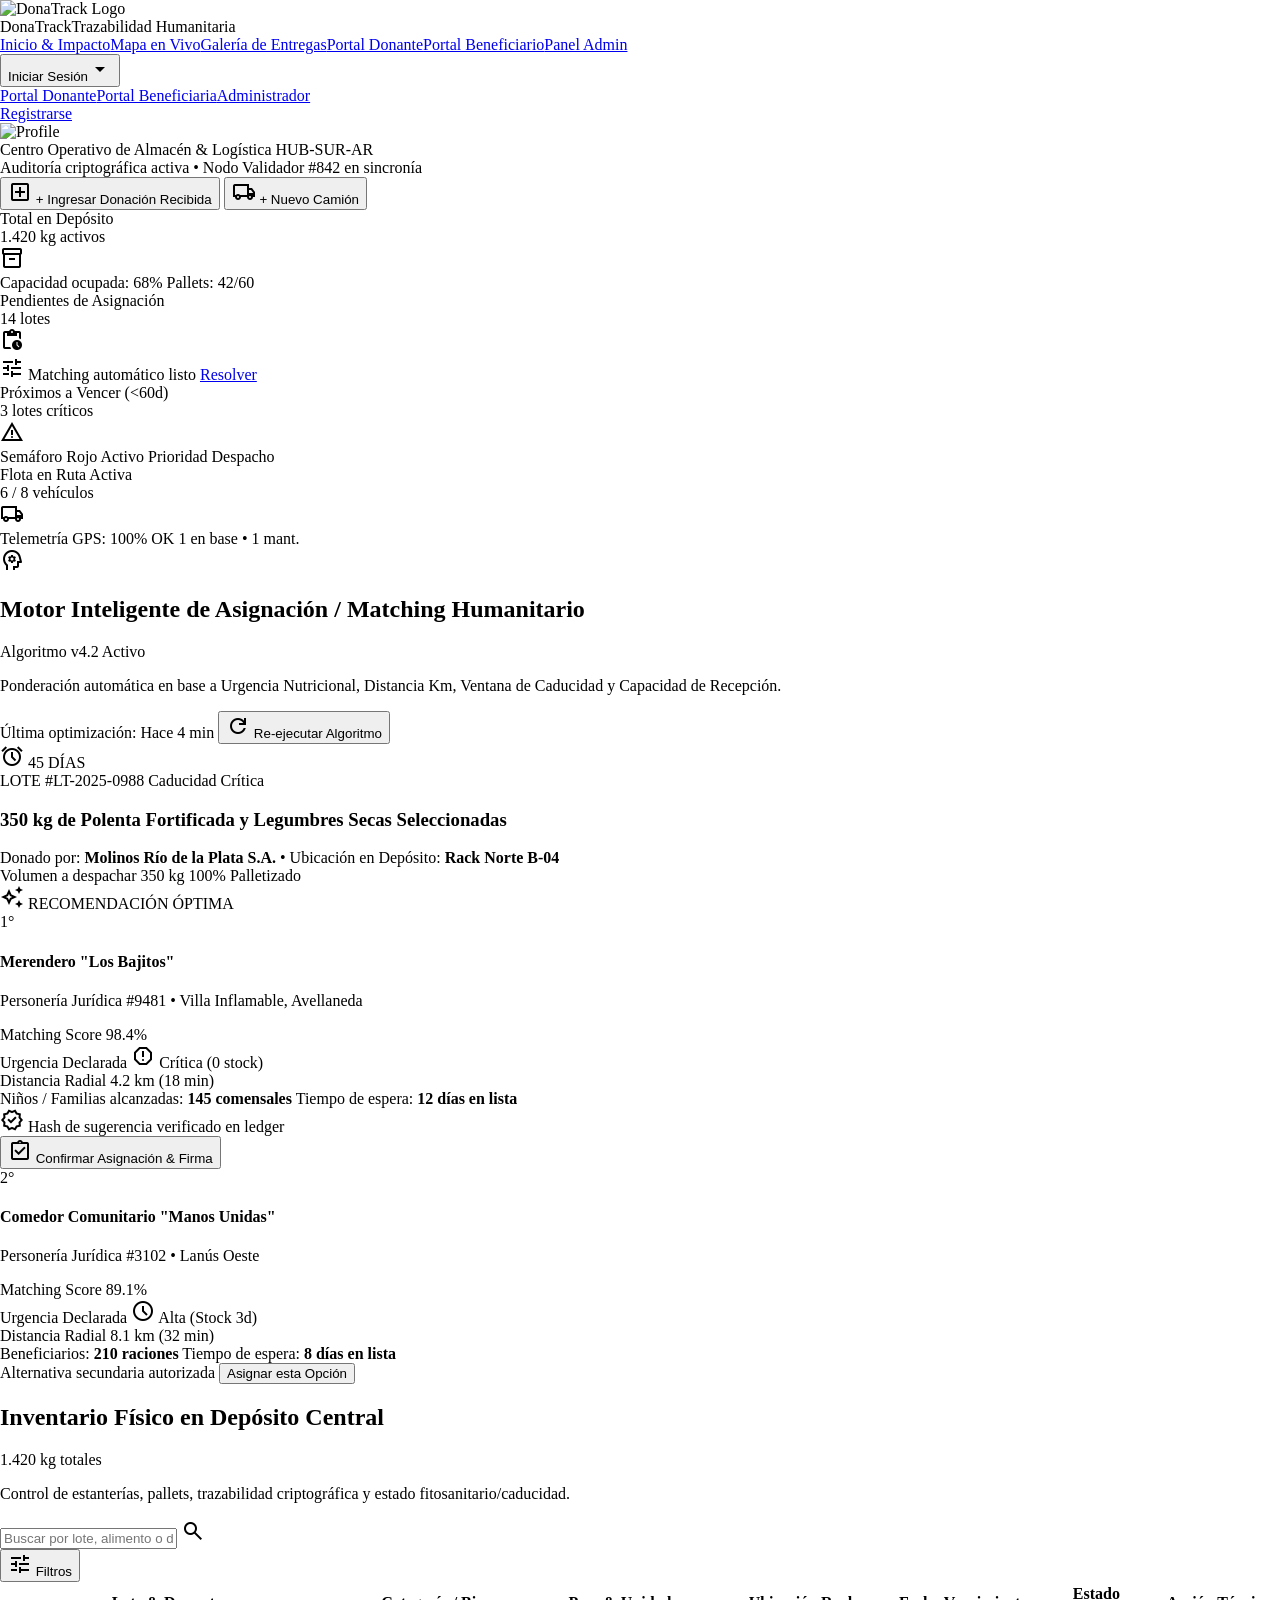
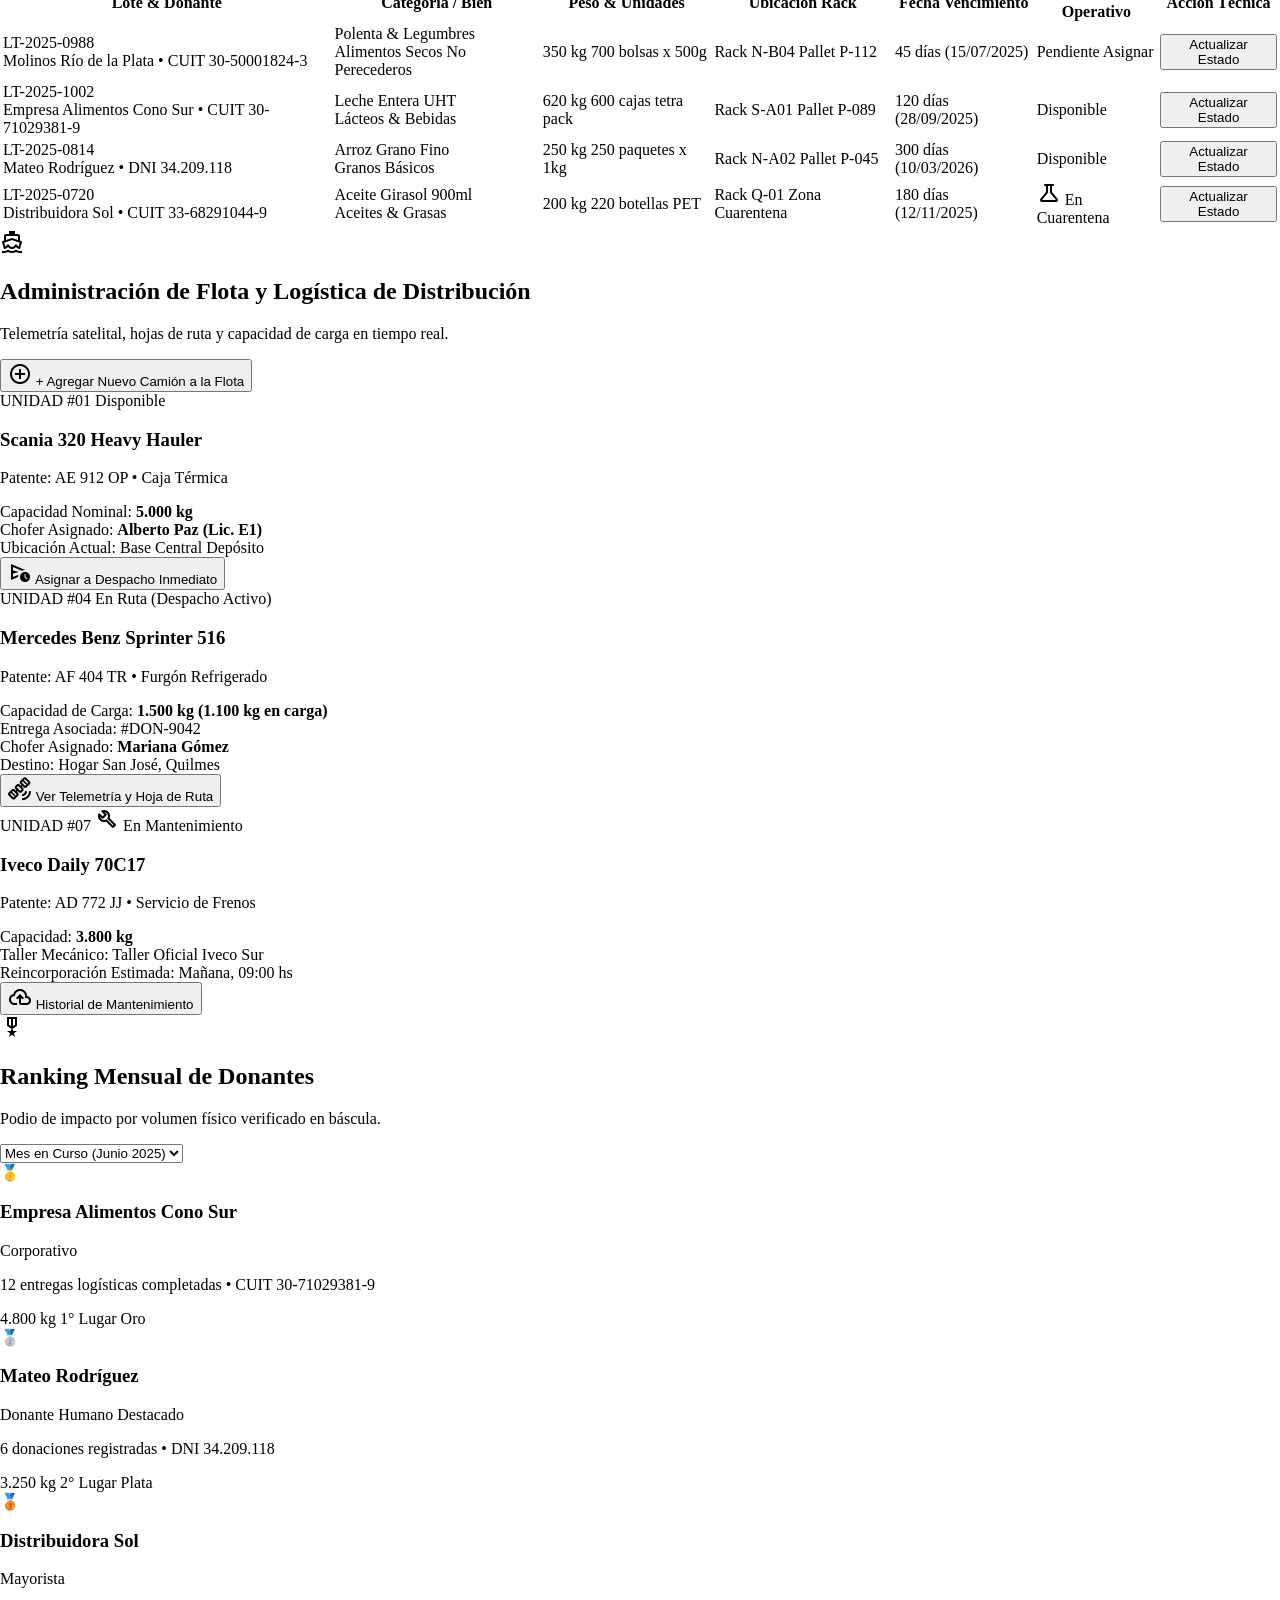
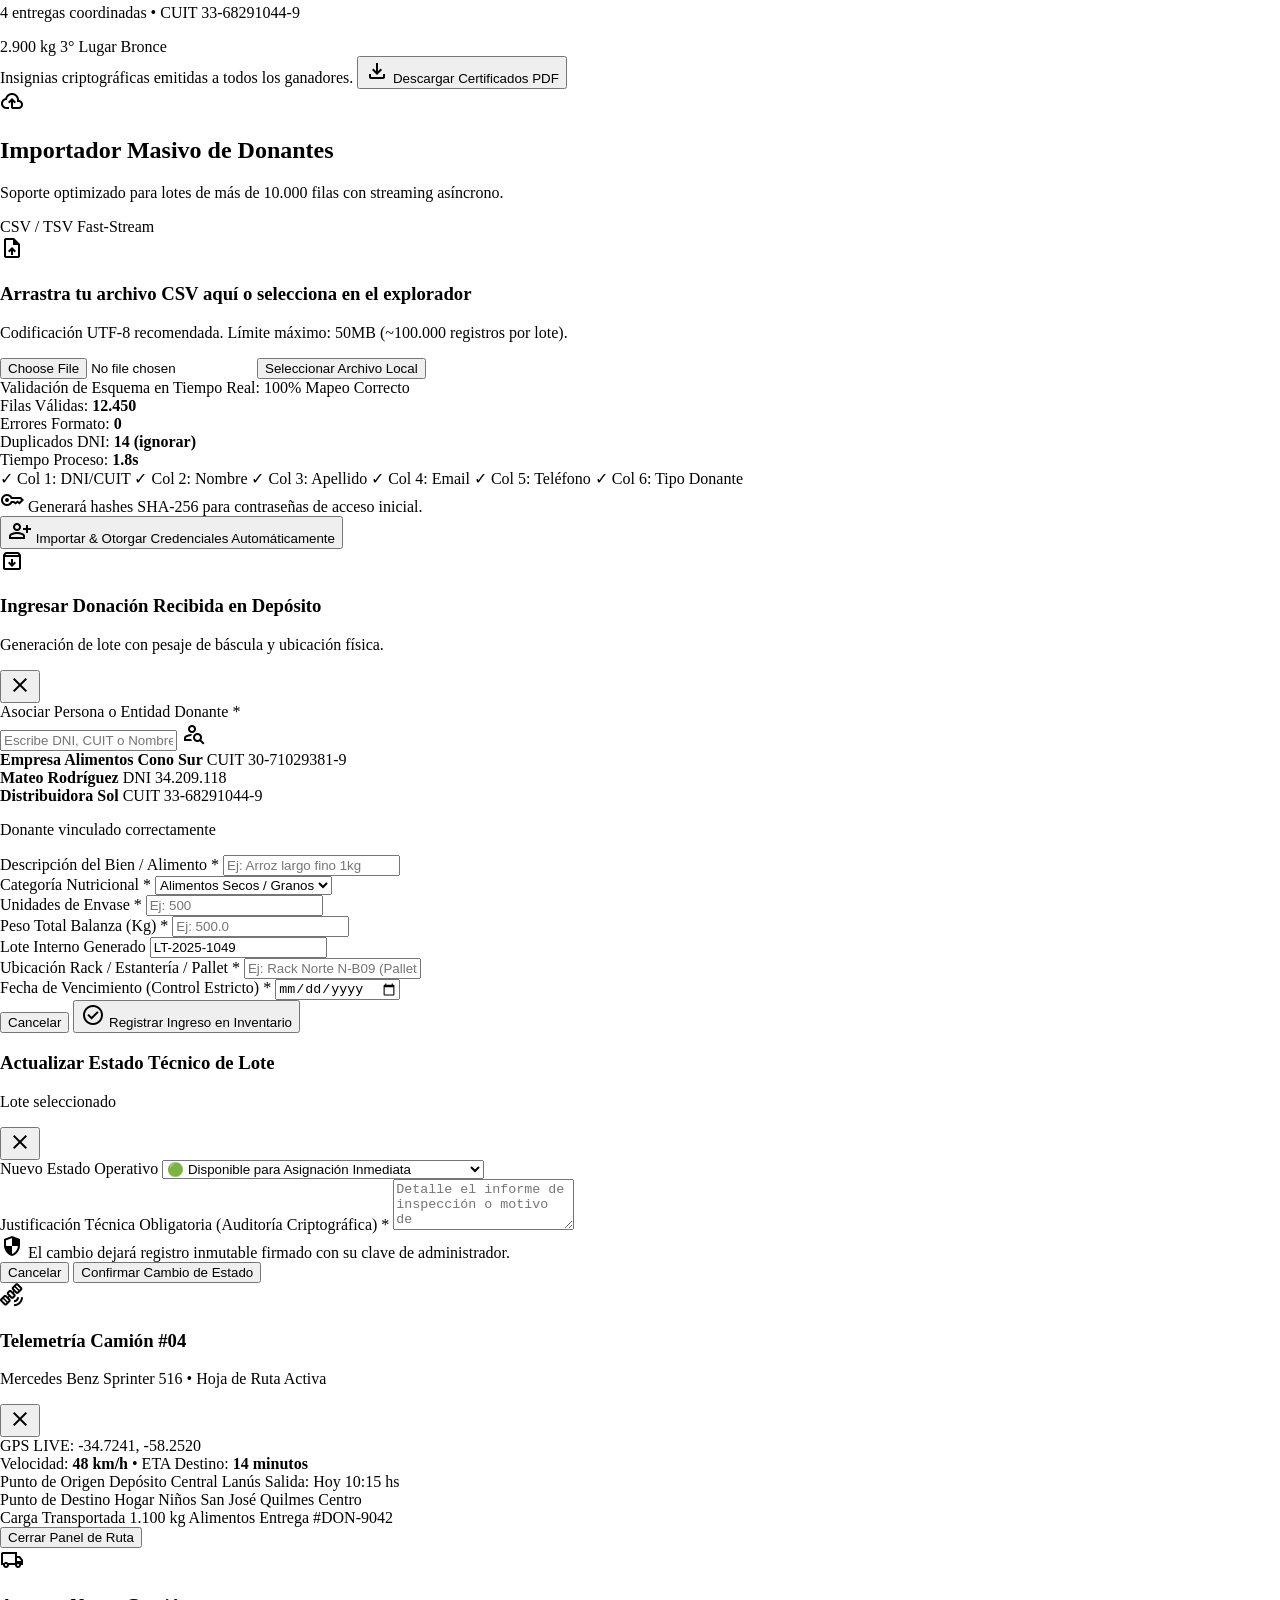
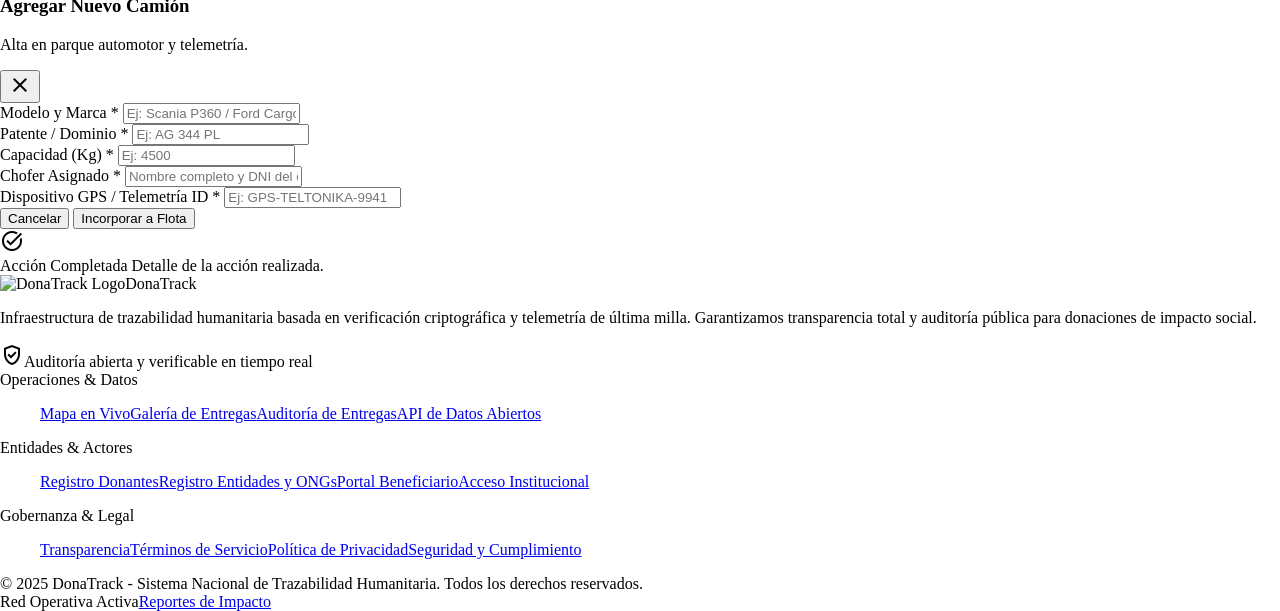
==== pages/administrador.html @ 6c1ad0f8 "Feature: Paginas generadas" ====
<!DOCTYPE html>

<html lang="es"><head><meta charset="utf-8"/><meta content="width=device-width, initial-scale=1.0" name="viewport"/><link href="https://fonts.googleapis.com/css2?family=Material+Symbols+Outlined:opsz,wght,FILL,GRAD@20..48,100..700,0..1,-50..200" rel="stylesheet"/><link href="https://fonts.googleapis.com" rel="preconnect"/><link crossorigin="" href="https://fonts.gstatic.com" rel="preconnect"/><link href="https://fonts.googleapis.com/css2?family=Inter:wght@400;500;600;700&amp;family=JetBrains+Mono:wght@500&amp;family=Plus+Jakarta+Sans:wght@600;700&amp;display=swap" rel="stylesheet"/>
<link href="https://fonts.googleapis.com/css2?family=Material+Symbols+Outlined:wght,FILL@100..700,0..1&amp;display=swap" rel="stylesheet"/><style>@layer base{html,body{margin:0;padding:0;}body{overscroll-behavior:none;}main>:first-child{margin-top:0!important;}main>:last-child{margin-bottom:0!important;}}::-webkit-scrollbar{display:none;}</style><script src="https://cdn.tailwindcss.com"></script><script id="tailwind-config">tailwind.config={darkMode:"class",theme:{extend:{colors:{"surface":"#f8f9ff","surface-container-low":"#eff4ff","on-secondary":"#ffffff","inverse-on-surface":"#eaf1ff","secondary-fixed":"#d8e3fb","surface-variant":"#d3e4fe","primary-container":"#008378","on-secondary-fixed-variant":"#3c475a","surface-container":"#e5eeff","on-surface":"#0b1c30","tertiary-container":"#a36700","secondary-container":"#d5e0f8","on-primary-container":"#f4fffc","on-error-container":"#93000a","on-tertiary-fixed":"#2a1700","on-tertiary-container":"#fffbff","surface-dim":"#cbdbf5","primary-fixed":"#89f5e7","on-tertiary-fixed-variant":"#653e00","surface-tint":"#006a61","tertiary":"#825100","on-primary-fixed":"#00201d","surface-container-high":"#dce9ff","primary-fixed-dim":"#6bd8cb","tertiary-fixed-dim":"#ffb95f","background":"#f8f9ff","on-tertiary":"#ffffff","error":"#ba1a1a","surface-container-lowest":"#ffffff","inverse-primary":"#6bd8cb","inverse-surface":"#213145","outline":"#6d7a77","on-error":"#ffffff","primary":"#00685f","surface-container-highest":"#d3e4fe","on-secondary-container":"#586377","on-primary":"#ffffff","on-surface-variant":"#3d4947","on-background":"#0b1c30","outline-variant":"#bcc9c6","secondary-fixed-dim":"#bcc7de","secondary":"#545f73","tertiary-fixed":"#ffddb8","on-secondary-fixed":"#111c2d","surface-bright":"#f8f9ff","on-primary-fixed-variant":"#005049","error-container":"#ffdad6"},borderRadius:{"DEFAULT":"0.25rem","lg":"0.5rem","xl":"0.75rem","full":"9999px"},spacing:{"space-2xs":"0.25rem","space-3xl":"4rem","margin-tablet":"2rem","space-xl":"2rem","margin-desktop":"3rem","gutter-desktop":"1.5rem","space-xs":"0.5rem","gutter-mobile":"1rem","space-3xs":"0.125rem","space-2xl":"3rem","space-sm":"0.75rem","space-md":"1rem","margin-mobile":"1rem","space-lg":"1.5rem"},fontFamily:{"title-sm":["Inter"],"display-lg-mobile":["Plus Jakarta Sans"],"label-md":["Inter"],"headline-lg-mobile":["Plus Jakarta Sans"],"display-lg":["Plus Jakarta Sans"],"headline-md":["Plus Jakarta Sans"],"headline-sm":["Plus Jakarta Sans"],"label-lg":["Inter"],"title-md":["Inter"],"body-sm":["Inter"],"headline-lg":["Plus Jakarta Sans"],"body-md":["Inter"],"code-sm":["JetBrains Mono"],"label-sm":["Inter"],"body-lg":["Inter"]},fontSize:{"title-sm":["14px",{"lineHeight":"20px","fontWeight":"600"}],"display-lg-mobile":["32px",{"lineHeight":"40px","letterSpacing":"-0.015em","fontWeight":"700"}],"label-md":["12px",{"lineHeight":"16px","letterSpacing":"0.02em","fontWeight":"600"}],"headline-lg-mobile":["24px",{"lineHeight":"32px","letterSpacing":"-0.01em","fontWeight":"600"}],"display-lg":["48px",{"lineHeight":"56px","letterSpacing":"-0.02em","fontWeight":"700"}],"headline-md":["24px",{"lineHeight":"32px","fontWeight":"600"}],"headline-sm":["20px",{"lineHeight":"28px","fontWeight":"600"}],"label-lg":["14px",{"lineHeight":"20px","fontWeight":"500"}],"title-md":["16px",{"lineHeight":"24px","fontWeight":"600"}],"body-sm":["12px",{"lineHeight":"18px","fontWeight":"400"}],"headline-lg":["32px",{"lineHeight":"40px","letterSpacing":"-0.01em","fontWeight":"600"}],"body-md":["14px",{"lineHeight":"22px","fontWeight":"400"}],"code-sm":["12px",{"lineHeight":"16px","fontWeight":"500"}],"label-sm":["11px",{"lineHeight":"14px","letterSpacing":"0.03em","fontWeight":"600"}],"body-lg":["16px",{"lineHeight":"26px","fontWeight":"400"}]}}}};</script></head><body class="bg-surface font-body-md text-on-surface antialiased"><header class="fixed top-0 left-0 right-0 z-50 bg-surface-container-lowest/90 backdrop-blur-xl shadow-[0_1px_8px_rgba(0,0,0,0.04)]"><div class="h-16 w-full px-space-lg lg:px-margin-desktop flex items-center justify-between gap-space-md"><div class="flex items-center gap-space-sm shrink-0"><img alt="DonaTrack Logo" class="h-8 w-auto object-contain" src="https://lh3.googleusercontent.com/aida/[base64]"/><div class="flex flex-col"><span class="font-headline-sm text-headline-sm text-on-surface leading-none tracking-tight">DonaTrack</span><span class="font-label-sm text-label-sm text-primary uppercase tracking-widest">Trazabilidad Humanitaria</span></div></div><nav class="hidden xl:flex items-center gap-space-xs" data-active-classes="bg-surface-container-high text-on-surface font-label-lg rounded-lg"><a class="px-space-sm py-space-xs rounded-lg font-label-lg text-label-lg text-on-surface-variant hover:bg-surface-container-high hover:text-on-surface transition-colors" data-path="inicio-impacto" href="#">Inicio &amp; Impacto</a><a class="px-space-sm py-space-xs rounded-lg font-label-lg text-label-lg text-on-surface-variant hover:bg-surface-container-high hover:text-on-surface transition-colors" data-path="mapa-en-vivo" href="#">Mapa en Vivo</a><a class="px-space-sm py-space-xs rounded-lg font-label-lg text-label-lg text-on-surface-variant hover:bg-surface-container-high hover:text-on-surface transition-colors" data-path="galeria-de-entregas" href="#">Galería de Entregas</a><a class="px-space-sm py-space-xs rounded-lg font-label-lg text-label-lg text-on-surface-variant hover:bg-surface-container-high hover:text-on-surface transition-colors" data-path="portal-donante" href="#">Portal Donante</a><a class="px-space-sm py-space-xs rounded-lg font-label-lg text-label-lg text-on-surface-variant hover:bg-surface-container-high hover:text-on-surface transition-colors" data-path="portal-beneficiario" href="#">Portal Beneficiario</a><a aria-current="page" class="px-space-sm py-space-xs transition-colors bg-surface-container-high text-on-surface font-label-lg rounded-lg" data-path="panel-admin" href="#">Panel Admin</a></nav><div class="flex items-center gap-space-sm shrink-0"><div class="relative group"><button class="h-10 px-space-sm rounded-lg font-label-lg text-label-lg text-on-surface-variant hover:bg-surface-container hover:text-on-surface flex items-center gap-space-2xs transition-colors" type="button"><span>Iniciar Sesión</span><span class="material-symbols-outlined text-label-md">arrow_drop_down</span></button><div class="absolute right-0 mt-space-2xs w-48 bg-surface-container-lowest rounded-xl shadow-[0_10px_15px_-3px_rgba(15,23,42,0.08)] py-space-2xs hidden group-hover:block"><a class="block px-space-md py-space-xs font-body-sm text-body-sm text-on-surface-variant hover:bg-surface-container-low hover:text-on-surface transition-colors" data-path="login-donante" href="#">Portal Donante</a><a class="block px-space-md py-space-xs font-body-sm text-body-sm text-on-surface-variant hover:bg-surface-container-low hover:text-on-surface transition-colors" data-path="login-beneficiaria" href="#">Portal Beneficiaria</a><a class="block px-space-md py-space-xs font-body-sm text-body-sm text-on-surface-variant hover:bg-surface-container-low hover:text-on-surface transition-colors" data-path="login-admin" href="#">Administrador</a></div></div><a class="h-10 px-space-md rounded-lg bg-primary text-on-primary font-label-lg text-label-lg hover:bg-primary-container hover:text-on-primary-container inline-flex items-center justify-center transition-all shadow-[0_1px_3px_0_rgba(15,23,42,0.04)]" data-path="registro" href="#">Registrarse</a><div class="flex items-center pl-space-xs"><img alt="Profile" class="w-8 h-8 rounded-full object-cover" src="https://lh3.googleusercontent.com/aida-public/[base64]"/></div></div></div></header><main class="w-full pt-16 bg-surface min-h-screen"><div class="flex flex-col w-full">
<!-- Sub-Header Status Pill & Operational Title Bar -->
<div class="w-full bg-surface-container-low px-space-lg lg:px-margin-desktop py-space-md shadow-sm">
<div class="max-w-[1440px] mx-auto flex flex-col md:flex-row md:items-center justify-between gap-space-sm">
<div class="flex items-center gap-space-sm">
<div class="w-2.5 h-2.5 rounded-full bg-primary animate-pulse"></div>
<div class="flex flex-col">
<div class="flex items-center gap-space-xs">
<span class="font-headline-sm text-headline-sm text-on-surface">Centro Operativo de Almacén &amp; Logística</span>
<span class="px-space-xs py-space-3xs rounded-full bg-primary/10 text-primary font-code-sm text-code-sm uppercase tracking-wider">HUB-SUR-AR</span>
</div>
<span class="font-body-sm text-body-sm text-on-surface-variant">Auditoría criptográfica activa • Nodo Validador #842 en sincronía</span>
</div>
</div>
<div class="flex items-center gap-space-xs">
<button class="h-10 px-space-md rounded-lg bg-primary text-on-primary hover:bg-primary-container font-label-lg text-label-lg flex items-center gap-space-xs transition-all shadow-md" onclick="document.getElementById('modal-ingreso').classList.remove('hidden')">
<span class="material-symbols-outlined text-title-md">add_box</span>
<span>+ Ingresar Donación Recibida</span>
</button>
<button class="h-10 px-space-sm rounded-lg bg-surface-container-highest text-on-surface hover:bg-surface-variant font-label-lg text-label-lg flex items-center gap-space-2xs transition-all" onclick="document.getElementById('modal-camion').classList.remove('hidden')">
<span class="material-symbols-outlined text-title-md">local_shipping</span>
<span>+ Nuevo Camión</span>
</button>
</div>
</div>
</div>
<!-- Main Content Layout Area -->
<div class="w-full px-space-lg lg:px-margin-desktop py-space-xl max-w-[1440px] mx-auto flex flex-col gap-space-2xl">
<!-- 1. TOP BAR DE MÉTRICAS OPERATIVAS DE DEPÓSITO -->
<section class="grid grid-cols-1 sm:grid-cols-2 lg:grid-cols-4 gap-gutter-desktop">
<!-- Métrica 1: Total Donaciones -->
<div class="bg-surface-container-lowest rounded-xl p-space-md shadow-sm flex flex-col justify-between relative overflow-hidden group hover:shadow-md transition-all">
<div class="flex items-start justify-between">
<div>
<span class="font-label-sm text-label-sm text-on-surface-variant uppercase tracking-wider">Total en Depósito</span>
<div class="flex items-baseline gap-space-2xs mt-space-2xs">
<span class="font-display-lg text-display-lg text-on-surface">1.420</span>
<span class="font-title-md text-title-md text-primary font-semibold">kg activos</span>
</div>
</div>
<div class="w-10 h-10 rounded-lg bg-primary/10 text-primary flex items-center justify-center">
<span class="material-symbols-outlined">inventory_2</span>
</div>
</div>
<div class="mt-space-sm flex items-center justify-between font-code-sm text-code-sm text-on-surface-variant">
<span>Capacidad ocupada: 68%</span>
<span class="text-primary font-semibold">Pallets: 42/60</span>
</div>
<div class="w-full h-1 bg-surface-container mt-space-2xs rounded-full overflow-hidden">
<div class="bg-primary h-full w-[68%]"></div>
</div>
</div>
<!-- Métrica 2: Pendientes de Asignación -->
<div class="bg-surface-container-lowest rounded-xl p-space-md shadow-sm flex flex-col justify-between group hover:shadow-md transition-all">
<div class="flex items-start justify-between">
<div>
<span class="font-label-sm text-label-sm text-on-surface-variant uppercase tracking-wider">Pendientes de Asignación</span>
<div class="flex items-baseline gap-space-2xs mt-space-2xs">
<span class="font-display-lg text-display-lg text-on-surface">14</span>
<span class="font-title-md text-title-md text-secondary font-semibold">lotes</span>
</div>
</div>
<div class="w-10 h-10 rounded-lg bg-secondary/10 text-secondary flex items-center justify-center">
<span class="material-symbols-outlined">pending_actions</span>
</div>
</div>
<div class="mt-space-sm flex items-center justify-between font-code-sm text-code-sm text-on-surface-variant">
<span class="flex items-center gap-space-3xs text-tertiary">
<span class="material-symbols-outlined text-xs">tune</span> Matching automático listo
          </span>
<a class="text-primary hover:underline" href="#modulo-matching">Resolver</a>
</div>
<div class="w-full h-1 bg-surface-container mt-space-2xs rounded-full overflow-hidden">
<div class="bg-tertiary h-full w-[45%]"></div>
</div>
</div>
<!-- Métrica 3: Próximas a Caducar -->
<div class="bg-surface-container-lowest rounded-xl p-space-md shadow-sm flex flex-col justify-between group hover:shadow-md transition-all">
<div class="flex items-start justify-between">
<div>
<span class="font-label-sm text-label-sm text-error uppercase tracking-wider font-semibold">Próximos a Vencer (&lt;60d)</span>
<div class="flex items-baseline gap-space-2xs mt-space-2xs">
<span class="font-display-lg text-display-lg text-error">3</span>
<span class="font-title-md text-title-md text-error font-semibold">lotes críticos</span>
</div>
</div>
<div class="w-10 h-10 rounded-lg bg-error-container text-on-error-container flex items-center justify-center">
<span class="material-symbols-outlined">warning</span>
</div>
</div>
<div class="mt-space-sm flex items-center justify-between font-code-sm text-code-sm text-error">
<span class="flex items-center gap-space-3xs">
<span class="w-2 h-2 rounded-full bg-error animate-ping"></span> Semáforo Rojo Activo
          </span>
<span class="font-semibold">Prioridad Despacho</span>
</div>
<div class="w-full h-1 bg-error-container mt-space-2xs rounded-full overflow-hidden">
<div class="bg-error h-full w-[85%]"></div>
</div>
</div>
<!-- Métrica 4: Flota en Calle -->
<div class="bg-surface-container-lowest rounded-xl p-space-md shadow-sm flex flex-col justify-between group hover:shadow-md transition-all">
<div class="flex items-start justify-between">
<div>
<span class="font-label-sm text-label-sm text-on-surface-variant uppercase tracking-wider">Flota en Ruta Activa</span>
<div class="flex items-baseline gap-space-2xs mt-space-2xs">
<span class="font-display-lg text-display-lg text-on-surface">6 <span class="text-on-surface-variant/40 font-normal">/ 8</span></span>
<span class="font-title-md text-title-md text-primary font-semibold">vehículos</span>
</div>
</div>
<div class="w-10 h-10 rounded-lg bg-primary-container/20 text-primary flex items-center justify-center">
<span class="material-symbols-outlined">local_shipping</span>
</div>
</div>
<div class="mt-space-sm flex items-center justify-between font-code-sm text-code-sm text-on-surface-variant">
<span>Telemetría GPS: 100% OK</span>
<span class="text-primary font-semibold">1 en base • 1 mant.</span>
</div>
<div class="w-full h-1 bg-surface-container mt-space-2xs rounded-full overflow-hidden">
<div class="bg-primary h-full w-[75%]"></div>
</div>
</div>
</section>
<!-- 3. ALGORITMO DE ASIGNACIÓN AUTOMÁTICA Y SELECCIÓN FINAL (MOTOR INTELIGENTE) -->
<section class="bg-surface-container-lowest rounded-xl p-space-lg shadow-sm" id="modulo-matching">
<div class="flex flex-col lg:flex-row lg:items-center justify-between pb-space-md gap-space-sm">
<div class="flex items-center gap-space-sm">
<div class="w-12 h-12 rounded-xl bg-tertiary-fixed text-on-tertiary-fixed flex items-center justify-center shrink-0">
<span class="material-symbols-outlined text-headline-md">psychology</span>
</div>
<div>
<div class="flex items-center gap-space-xs">
<h2 class="font-headline-md text-headline-md text-on-surface">Motor Inteligente de Asignación / Matching Humanitario</h2>
<span class="px-space-xs py-space-3xs rounded-full bg-primary/10 text-primary font-label-sm text-label-sm font-semibold">Algoritmo v4.2 Activo</span>
</div>
<p class="font-body-sm text-body-sm text-on-surface-variant">Ponderación automática en base a Urgencia Nutricional, Distancia Km, Ventana de Caducidad y Capacidad de Recepción.</p>
</div>
</div>
<div class="flex items-center gap-space-xs shrink-0">
<span class="font-code-sm text-code-sm text-on-surface-variant">Última optimización: Hace 4 min</span>
<button class="px-space-sm py-space-2xs rounded-lg bg-surface-container hover:bg-surface-container-high text-on-surface font-label-md text-label-md flex items-center gap-space-3xs">
<span class="material-symbols-outlined text-sm">refresh</span> Re-ejecutar Algoritmo
          </button>
</div>
</div>
<!-- Banner de Lote Crítico a Resolver -->
<div class="p-space-md rounded-xl bg-surface-container-low mb-space-lg flex flex-col md:flex-row md:items-center justify-between gap-space-md">
<div class="flex items-center gap-space-md">
<div class="w-14 h-14 rounded-lg bg-error-container text-on-error-container flex flex-col items-center justify-center shrink-0">
<span class="material-symbols-outlined text-title-md">alarm</span>
<span class="font-label-sm text-label-sm font-bold">45 DÍAS</span>
</div>
<div>
<div class="flex items-center gap-space-xs">
<span class="font-code-sm text-code-sm px-space-xs py-space-3xs bg-surface-container-lowest text-on-surface rounded font-semibold">LOTE #LT-2025-0988</span>
<span class="px-space-xs py-space-3xs rounded-full bg-error/10 text-error font-label-sm text-label-sm font-semibold">Caducidad Crítica</span>
</div>
<h3 class="font-title-md text-title-md text-on-surface mt-space-3xs">350 kg de Polenta Fortificada y Legumbres Secas Seleccionadas</h3>
<span class="font-body-sm text-body-sm text-on-surface-variant">Donado por: <strong>Molinos Río de la Plata S.A.</strong> • Ubicación en Depósito: <strong>Rack Norte B-04</strong></span>
</div>
</div>
<div class="text-left md:text-right shrink-0">
<span class="font-label-sm text-label-sm text-on-surface-variant block uppercase">Volumen a despachar</span>
<span class="font-display-lg text-headline-lg text-primary font-bold">350 kg</span>
<span class="font-body-sm text-body-sm text-on-surface-variant block">100% Palletizado</span>
</div>
</div>
<!-- Ranking de Emparejamiento por Scores -->
<div class="grid grid-cols-1 lg:grid-cols-2 gap-space-md">
<!-- Opción 1 (Score 98% - Ganador Sugerido) -->
<div class="p-space-md rounded-xl bg-surface-container-lowest shadow-md flex flex-col justify-between relative overflow-hidden">
<div class="absolute top-0 right-0 bg-primary text-on-primary font-label-sm text-label-sm px-space-sm py-space-3xs rounded-bl-lg font-bold flex items-center gap-space-3xs">
<span class="material-symbols-outlined text-xs">auto_awesome</span> RECOMENDACIÓN ÓPTIMA
          </div>
<div>
<div class="flex items-center gap-space-sm mt-space-2xs">
<div class="w-12 h-12 rounded-full bg-primary/10 text-primary flex items-center justify-center font-display-lg text-headline-sm font-bold">
                1°
              </div>
<div>
<h4 class="font-title-md text-title-md text-on-surface">Merendero "Los Bajitos"</h4>
<p class="font-body-sm text-body-sm text-on-surface-variant">Personería Jurídica #9481 • Villa Inflamable, Avellaneda</p>
</div>
</div>
<!-- Matriz de Factores de Decisión -->
<div class="grid grid-cols-3 gap-space-xs mt-space-md py-space-xs px-space-sm rounded-lg bg-surface-container-low">
<div>
<span class="font-label-sm text-label-sm text-on-surface-variant block">Matching Score</span>
<span class="font-headline-sm text-headline-sm text-primary font-bold">98.4%</span>
</div>
<div>
<span class="font-label-sm text-label-sm text-on-surface-variant block">Urgencia Declarada</span>
<span class="font-label-md text-label-md text-error font-bold flex items-center gap-space-3xs">
<span class="material-symbols-outlined text-xs">report</span> Crítica (0 stock)
                </span>
</div>
<div>
<span class="font-label-sm text-label-sm text-on-surface-variant block">Distancia Radial</span>
<span class="font-label-md text-label-md text-on-surface font-semibold">4.2 km (18 min)</span>
</div>
</div>
<div class="mt-space-sm flex items-center justify-between text-on-surface-variant font-body-sm text-body-sm">
<span>Niños / Familias alcanzadas: <strong>145 comensales</strong></span>
<span>Tiempo de espera: <strong>12 días en lista</strong></span>
</div>
</div>
<div class="mt-space-md pt-space-sm flex flex-col sm:flex-row items-center justify-between gap-space-sm">
<div class="flex items-center gap-space-2xs text-on-surface-variant font-code-sm text-code-sm">
<span class="material-symbols-outlined text-sm text-primary">verified</span>
<span>Hash de sugerencia verificado en ledger</span>
</div>
<button class="w-full sm:w-auto h-10 px-space-md rounded-lg bg-primary hover:bg-primary-container text-on-primary font-label-lg text-label-lg flex items-center justify-center gap-space-xs transition-all shadow" onclick="confirmarAsignacion('Merendero Los Bajitos', 'LT-2025-0988', '350 kg Polenta y Legumbres')">
<span class="material-symbols-outlined text-sm">assignment_turned_in</span>
<span>Confirmar Asignación &amp; Firma</span>
</button>
</div>
</div>
<!-- Opción 2 (Score 89%) -->
<div class="p-space-md rounded-xl bg-surface-container-lowest shadow-sm flex flex-col justify-between">
<div>
<div class="flex items-center gap-space-sm">
<div class="w-12 h-12 rounded-full bg-surface-container text-on-surface-variant flex items-center justify-center font-display-lg text-headline-sm font-bold">
                2°
              </div>
<div>
<h4 class="font-title-md text-title-md text-on-surface">Comedor Comunitario "Manos Unidas"</h4>
<p class="font-body-sm text-body-sm text-on-surface-variant">Personería Jurídica #3102 • Lanús Oeste</p>
</div>
</div>
<!-- Matriz de Factores -->
<div class="grid grid-cols-3 gap-space-xs mt-space-md py-space-xs px-space-sm rounded-lg bg-surface-container-low">
<div>
<span class="font-label-sm text-label-sm text-on-surface-variant block">Matching Score</span>
<span class="font-headline-sm text-headline-sm text-secondary font-bold">89.1%</span>
</div>
<div>
<span class="font-label-sm text-label-sm text-on-surface-variant block">Urgencia Declarada</span>
<span class="font-label-md text-label-md text-tertiary font-bold flex items-center gap-space-3xs">
<span class="material-symbols-outlined text-xs">schedule</span> Alta (Stock 3d)
                </span>
</div>
<div>
<span class="font-label-sm text-label-sm text-on-surface-variant block">Distancia Radial</span>
<span class="font-label-md text-label-md text-on-surface font-semibold">8.1 km (32 min)</span>
</div>
</div>
<div class="mt-space-sm flex items-center justify-between text-on-surface-variant font-body-sm text-body-sm">
<span>Beneficiarios: <strong>210 raciones</strong></span>
<span>Tiempo de espera: <strong>8 días en lista</strong></span>
</div>
</div>
<div class="mt-space-md pt-space-sm flex flex-col sm:flex-row items-center justify-between gap-space-sm">
<span class="font-body-sm text-body-sm text-on-surface-variant">Alternativa secundaria autorizada</span>
<button class="w-full sm:w-auto h-10 px-space-md rounded-lg bg-surface-container-highest hover:bg-surface-variant text-on-surface font-label-lg text-label-lg flex items-center justify-center gap-space-xs transition-all" onclick="confirmarAsignacion('Comedor Manos Unidas', 'LT-2025-0988', '350 kg Polenta y Legumbres')">
<span>Asignar esta Opción</span>
</button>
</div>
</div>
</div>
</section>
<!-- 2. REGISTRO DE DONANTES Y DONACIONES EN DEPÓSITO (TABLA DE INVENTARIO INTERACTIVA) -->
<section class="bg-surface-container-lowest rounded-xl p-space-lg shadow-sm flex flex-col gap-space-md">
<div class="flex flex-col md:flex-row md:items-center justify-between gap-space-sm">
<div>
<div class="flex items-center gap-space-xs">
<h2 class="font-headline-md text-headline-md text-on-surface">Inventario Físico en Depósito Central</h2>
<span class="px-space-xs py-space-3xs rounded-full bg-surface-container text-on-surface-variant font-code-sm text-code-sm">1.420 kg totales</span>
</div>
<p class="font-body-sm text-body-sm text-on-surface-variant">Control de estanterías, pallets, trazabilidad criptográfica y estado fitosanitario/caducidad.</p>
</div>
<div class="flex items-center gap-space-xs">
<!-- Filtros Rápidos -->
<div class="relative">
<input class="h-10 pl-space-lg pr-space-md rounded-lg bg-surface-container-low text-on-surface placeholder:text-on-surface-variant/60 font-body-sm text-body-sm outline-none focus:bg-surface-container transition-all w-64 md:w-80" id="filtro-inventario" placeholder="Buscar por lote, alimento o donante..." type="text"/>
<span class="material-symbols-outlined absolute left-space-xs top-2.5 text-on-surface-variant text-sm">search</span>
</div>
<button class="h-10 px-space-sm rounded-lg bg-surface-container hover:bg-surface-container-high text-on-surface font-label-md text-label-md flex items-center gap-space-3xs">
<span class="material-symbols-outlined text-sm">tune</span> Filtros
          </button>
</div>
</div>
<!-- Tabla de Lotes -->
<div class="overflow-x-auto">
<table class="w-full text-left font-body-sm text-body-sm">
<thead>
<tr class="bg-surface-container-low text-on-surface-variant font-label-sm text-label-sm uppercase tracking-wider">
<th class="py-space-xs px-space-sm rounded-l-lg">Lote &amp; Donante</th>
<th class="py-space-xs px-space-sm">Categoría / Bien</th>
<th class="py-space-xs px-space-sm">Peso &amp; Unidades</th>
<th class="py-space-xs px-space-sm">Ubicación Rack</th>
<th class="py-space-xs px-space-sm">Fecha Vencimiento</th>
<th class="py-space-xs px-space-sm">Estado Operativo</th>
<th class="py-space-xs px-space-sm rounded-r-lg text-right">Acción Técnica</th>
</tr>
</thead>
<tbody class="divide-y divide-transparent">
<!-- Fila 1: Polenta (En Cuarentena / Pendiente) -->
<tr class="hover:bg-surface-container-low/50 transition-colors">
<td class="py-space-sm px-space-sm">
<div class="font-code-sm text-code-sm font-bold text-on-surface">LT-2025-0988</div>
<div class="font-body-sm text-body-sm text-on-surface-variant">Molinos Río de la Plata • CUIT 30-50001824-3</div>
</td>
<td class="py-space-sm px-space-sm">
<div class="font-semibold text-on-surface">Polenta &amp; Legumbres</div>
<div class="text-on-surface-variant text-xs">Alimentos Secos No Perecederos</div>
</td>
<td class="py-space-sm px-space-sm">
<span class="font-semibold text-on-surface">350 kg</span>
<span class="text-on-surface-variant block text-xs">700 bolsas x 500g</span>
</td>
<td class="py-space-sm px-space-sm">
<span class="px-space-xs py-space-3xs rounded bg-surface-container text-on-surface font-code-sm text-code-sm font-semibold">Rack N-B04</span>
<span class="block text-xs text-on-surface-variant">Pallet P-112</span>
</td>
<td class="py-space-sm px-space-sm">
<span class="px-space-xs py-space-3xs rounded-full bg-error-container text-on-error-container font-label-sm text-label-sm font-semibold flex items-center gap-space-3xs w-fit">
<span class="w-1.5 h-1.5 rounded-full bg-error animate-pulse"></span> 45 días (15/07/2025)
                </span>
</td>
<td class="py-space-sm px-space-sm">
<span class="px-space-xs py-space-3xs rounded-full bg-secondary-container text-on-secondary-container font-label-sm text-label-sm font-medium">
                  Pendiente Asignar
                </span>
</td>
<td class="py-space-sm px-space-sm text-right">
<button class="px-space-sm py-space-2xs rounded-lg bg-surface-container hover:bg-surface-container-high text-on-surface font-label-md text-label-md" onclick="abrirModalEstado('LT-2025-0988', 'Polenta &amp; Legumbres', 'Pendiente')">
                  Actualizar Estado
                </button>
</td>
</tr>
<!-- Fila 2: Leche Larga Vida -->
<tr class="hover:bg-surface-container-low/50 transition-colors">
<td class="py-space-sm px-space-sm">
<div class="font-code-sm text-code-sm font-bold text-on-surface">LT-2025-1002</div>
<div class="font-body-sm text-body-sm text-on-surface-variant">Empresa Alimentos Cono Sur • CUIT 30-71029381-9</div>
</td>
<td class="py-space-sm px-space-sm">
<div class="font-semibold text-on-surface">Leche Entera UHT</div>
<div class="text-on-surface-variant text-xs">Lácteos &amp; Bebidas</div>
</td>
<td class="py-space-sm px-space-sm">
<span class="font-semibold text-on-surface">620 kg</span>
<span class="text-on-surface-variant block text-xs">600 cajas tetra pack</span>
</td>
<td class="py-space-sm px-space-sm">
<span class="px-space-xs py-space-3xs rounded bg-surface-container text-on-surface font-code-sm text-code-sm font-semibold">Rack S-A01</span>
<span class="block text-xs text-on-surface-variant">Pallet P-089</span>
</td>
<td class="py-space-sm px-space-sm">
<span class="text-on-surface-variant">120 días (28/09/2025)</span>
</td>
<td class="py-space-sm px-space-sm">
<span class="px-space-xs py-space-3xs rounded-full bg-primary/10 text-primary font-label-sm text-label-sm font-semibold flex items-center gap-space-3xs w-fit">
<span class="w-1.5 h-1.5 rounded-full bg-primary"></span> Disponible
                </span>
</td>
<td class="py-space-sm px-space-sm text-right">
<button class="px-space-sm py-space-2xs rounded-lg bg-surface-container hover:bg-surface-container-high text-on-surface font-label-md text-label-md" onclick="abrirModalEstado('LT-2025-1002', 'Leche Entera UHT', 'Disponible')">
                  Actualizar Estado
                </button>
</td>
</tr>
<!-- Fila 3: Arroz Blanco Grano Largo -->
<tr class="hover:bg-surface-container-low/50 transition-colors">
<td class="py-space-sm px-space-sm">
<div class="font-code-sm text-code-sm font-bold text-on-surface">LT-2025-0814</div>
<div class="font-body-sm text-body-sm text-on-surface-variant">Mateo Rodríguez • DNI 34.209.118</div>
</td>
<td class="py-space-sm px-space-sm">
<div class="font-semibold text-on-surface">Arroz Grano Fino</div>
<div class="text-on-surface-variant text-xs">Granos Básicos</div>
</td>
<td class="py-space-sm px-space-sm">
<span class="font-semibold text-on-surface">250 kg</span>
<span class="text-on-surface-variant block text-xs">250 paquetes x 1kg</span>
</td>
<td class="py-space-sm px-space-sm">
<span class="px-space-xs py-space-3xs rounded bg-surface-container text-on-surface font-code-sm text-code-sm font-semibold">Rack N-A02</span>
<span class="block text-xs text-on-surface-variant">Pallet P-045</span>
</td>
<td class="py-space-sm px-space-sm">
<span class="text-on-surface-variant">300 días (10/03/2026)</span>
</td>
<td class="py-space-sm px-space-sm">
<span class="px-space-xs py-space-3xs rounded-full bg-primary/10 text-primary font-label-sm text-label-sm font-semibold flex items-center gap-space-3xs w-fit">
<span class="w-1.5 h-1.5 rounded-full bg-primary"></span> Disponible
                </span>
</td>
<td class="py-space-sm px-space-sm text-right">
<button class="px-space-sm py-space-2xs rounded-lg bg-surface-container hover:bg-surface-container-high text-on-surface font-label-md text-label-md" onclick="abrirModalEstado('LT-2025-0814', 'Arroz Grano Fino', 'Disponible')">
                  Actualizar Estado
                </button>
</td>
</tr>
<!-- Fila 4: Aceite de Girasol (En Cuarentena Técnica) -->
<tr class="hover:bg-surface-container-low/50 transition-colors">
<td class="py-space-sm px-space-sm">
<div class="font-code-sm text-code-sm font-bold text-on-surface">LT-2025-0720</div>
<div class="font-body-sm text-body-sm text-on-surface-variant">Distribuidora Sol • CUIT 33-68291044-9</div>
</td>
<td class="py-space-sm px-space-sm">
<div class="font-semibold text-on-surface">Aceite Girasol 900ml</div>
<div class="text-on-surface-variant text-xs">Aceites &amp; Grasas</div>
</td>
<td class="py-space-sm px-space-sm">
<span class="font-semibold text-on-surface">200 kg</span>
<span class="text-on-surface-variant block text-xs">220 botellas PET</span>
</td>
<td class="py-space-sm px-space-sm">
<span class="px-space-xs py-space-3xs rounded bg-surface-container text-on-surface font-code-sm text-code-sm font-semibold">Rack Q-01</span>
<span class="block text-xs text-on-surface-variant">Zona Cuarentena</span>
</td>
<td class="py-space-sm px-space-sm">
<span class="text-on-surface-variant">180 días (12/11/2025)</span>
</td>
<td class="py-space-sm px-space-sm">
<span class="px-space-xs py-space-3xs rounded-full bg-tertiary/10 text-tertiary font-label-sm text-label-sm font-semibold flex items-center gap-space-3xs w-fit">
<span class="material-symbols-outlined text-xs">science</span> En Cuarentena
                </span>
</td>
<td class="py-space-sm px-space-sm text-right">
<button class="px-space-sm py-space-2xs rounded-lg bg-surface-container hover:bg-surface-container-high text-on-surface font-label-md text-label-md" onclick="abrirModalEstado('LT-2025-0720', 'Aceite Girasol 900ml', 'Cuarentena')">
                  Actualizar Estado
                </button>
</td>
</tr>
</tbody>
</table>
</div>
</section>
<!-- 4. ADMINISTRACIÓN DE FLOTA DE CAMIONES -->
<section class="bg-surface-container-lowest rounded-xl p-space-lg shadow-sm flex flex-col gap-space-md">
<div class="flex flex-col sm:flex-row sm:items-center justify-between gap-space-sm">
<div class="flex items-center gap-space-sm">
<div class="w-10 h-10 rounded-lg bg-surface-container text-on-surface flex items-center justify-center">
<span class="material-symbols-outlined">directions_boat_filled</span>
</div>
<div>
<h2 class="font-headline-md text-headline-md text-on-surface">Administración de Flota y Logística de Distribución</h2>
<p class="font-body-sm text-body-sm text-on-surface-variant">Telemetría satelital, hojas de ruta y capacidad de carga en tiempo real.</p>
</div>
</div>
<button class="h-10 px-space-md rounded-lg bg-surface-container-highest hover:bg-surface-variant text-on-surface font-label-lg text-label-lg flex items-center gap-space-xs self-start sm:self-auto" onclick="document.getElementById('modal-camion').classList.remove('hidden')">
<span class="material-symbols-outlined text-sm">add_circle</span>
<span>+ Agregar Nuevo Camión a la Flota</span>
</button>
</div>
<!-- Cuadrícula de Camiones -->
<div class="grid grid-cols-1 md:grid-cols-3 gap-gutter-desktop">
<!-- Camión #01 -->
<div class="rounded-xl p-space-md bg-surface-container-low flex flex-col justify-between hover:shadow-md transition-shadow">
<div>
<div class="flex items-center justify-between">
<span class="font-code-sm text-code-sm px-space-xs py-space-3xs bg-surface-container text-on-surface rounded font-bold">UNIDAD #01</span>
<span class="px-space-xs py-space-3xs rounded-full bg-primary/10 text-primary font-label-sm text-label-sm font-semibold flex items-center gap-space-3xs">
<span class="w-2 h-2 rounded-full bg-primary"></span> Disponible
              </span>
</div>
<div class="mt-space-sm">
<h3 class="font-title-md text-title-md text-on-surface">Scania 320 Heavy Hauler</h3>
<p class="font-body-sm text-body-sm text-on-surface-variant">Patente: AE 912 OP • Caja Térmica</p>
</div>
<div class="mt-space-md space-y-space-2xs font-body-sm text-body-sm">
<div class="flex justify-between text-on-surface-variant">
<span>Capacidad Nominal:</span>
<strong class="text-on-surface font-semibold">5.000 kg</strong>
</div>
<div class="flex justify-between text-on-surface-variant">
<span>Chofer Asignado:</span>
<strong class="text-on-surface font-semibold">Alberto Paz (Lic. E1)</strong>
</div>
<div class="flex justify-between text-on-surface-variant">
<span>Ubicación Actual:</span>
<span class="text-primary font-semibold">Base Central Depósito</span>
</div>
</div>
</div>
<div class="mt-space-md pt-space-sm flex items-center justify-between">
<button class="w-full h-10 px-space-sm rounded-lg bg-surface-container hover:bg-surface-container-high text-on-surface font-label-md text-label-md flex items-center justify-center gap-space-xs">
<span class="material-symbols-outlined text-sm">schedule_send</span>
<span>Asignar a Despacho Inmediato</span>
</button>
</div>
</div>
<!-- Camión #04 (En Ruta) -->
<div class="rounded-xl p-space-md bg-surface-container-low shadow-sm flex flex-col justify-between hover:shadow-md transition-shadow relative overflow-hidden">
<div class="absolute top-0 right-0 w-2 h-full bg-tertiary"></div>
<div>
<div class="flex items-center justify-between">
<span class="font-code-sm text-code-sm px-space-xs py-space-3xs bg-surface-container text-on-surface rounded font-bold">UNIDAD #04</span>
<span class="px-space-xs py-space-3xs rounded-full bg-tertiary/10 text-tertiary font-label-sm text-label-sm font-semibold flex items-center gap-space-3xs">
<span class="w-2 h-2 rounded-full bg-tertiary animate-ping"></span> En Ruta (Despacho Activo)
              </span>
</div>
<div class="mt-space-sm">
<h3 class="font-title-md text-title-md text-on-surface">Mercedes Benz Sprinter 516</h3>
<p class="font-body-sm text-body-sm text-on-surface-variant">Patente: AF 404 TR • Furgón Refrigerado</p>
</div>
<div class="mt-space-md space-y-space-2xs font-body-sm text-body-sm">
<div class="flex justify-between text-on-surface-variant">
<span>Capacidad de Carga:</span>
<strong class="text-on-surface font-semibold">1.500 kg (1.100 kg en carga)</strong>
</div>
<div class="flex justify-between text-on-surface-variant">
<span>Entrega Asociada:</span>
<span class="font-code-sm text-code-sm font-bold text-primary">#DON-9042</span>
</div>
<div class="flex justify-between text-on-surface-variant">
<span>Chofer Asignado:</span>
<strong class="text-on-surface font-semibold">Mariana Gómez</strong>
</div>
<div class="flex justify-between text-on-surface-variant">
<span>Destino:</span>
<span class="text-on-surface truncate max-w-[160px]">Hogar San José, Quilmes</span>
</div>
</div>
</div>
<div class="mt-space-md pt-space-sm">
<button class="w-full h-10 px-space-sm rounded-lg bg-primary hover:bg-primary-container text-on-primary font-label-md text-label-md flex items-center justify-center gap-space-xs shadow transition-all" onclick="verTelemetria('04', 'Mercedes Sprinter', 'AF 404 TR', '#DON-9042', 'Mariana Gómez')">
<span class="material-symbols-outlined text-sm">satellite_alt</span>
<span>Ver Telemetría y Hoja de Ruta</span>
</button>
</div>
</div>
<!-- Camión #07 (Mantenimiento) -->
<div class="rounded-xl p-space-md bg-surface-container-low flex flex-col justify-between opacity-80 hover:opacity-100 transition-opacity">
<div>
<div class="flex items-center justify-between">
<span class="font-code-sm text-code-sm px-space-xs py-space-3xs bg-surface-container text-on-surface rounded font-bold">UNIDAD #07</span>
<span class="px-space-xs py-space-3xs rounded-full bg-surface-container-high text-on-surface-variant font-label-sm text-label-sm font-semibold flex items-center gap-space-3xs">
<span class="material-symbols-outlined text-xs">build</span> En Mantenimiento
              </span>
</div>
<div class="mt-space-sm">
<h3 class="font-title-md text-title-md text-on-surface">Iveco Daily 70C17</h3>
<p class="font-body-sm text-body-sm text-on-surface-variant">Patente: AD 772 JJ • Servicio de Frenos</p>
</div>
<div class="mt-space-md space-y-space-2xs font-body-sm text-body-sm">
<div class="flex justify-between text-on-surface-variant">
<span>Capacidad:</span>
<strong class="text-on-surface font-semibold">3.800 kg</strong>
</div>
<div class="flex justify-between text-on-surface-variant">
<span>Taller Mecánico:</span>
<span class="text-on-surface font-semibold">Taller Oficial Iveco Sur</span>
</div>
<div class="flex justify-between text-on-surface-variant">
<span>Reincorporación Estimada:</span>
<span class="text-tertiary font-semibold">Mañana, 09:00 hs</span>
</div>
</div>
</div>
<div class="mt-space-md pt-space-sm">
<button class="w-full h-10 px-space-sm rounded-lg bg-surface-container hover:bg-surface-container-high text-on-surface font-label-md text-label-md flex items-center justify-center gap-space-xs">
<span class="material-symbols-outlined text-sm">cloud_upload</span>
<span>Historial de Mantenimiento</span>
</button>
</div>
</div>
</div>
</section>
<!-- 5 & 6. GRID DOS COLUMNAS: RANKING MENSUAL DE DONANTES + IMPORTADOR CSV MASIVO -->
<div class="grid grid-cols-1 lg:grid-cols-12 gap-gutter-desktop">
<!-- 5. RANKING MENSUAL DE DONANTES Y ARCHIVO HISTÓRICO (5 cols en desktop) -->
<section class="lg:col-span-6 bg-surface-container-lowest rounded-xl p-space-lg shadow-sm flex flex-col justify-between">
<div>
<div class="flex flex-col sm:flex-row sm:items-center justify-between gap-space-sm pb-space-md">
<div>
<div class="flex items-center gap-space-xs">
<span class="material-symbols-outlined text-tertiary">military_tech</span>
<h2 class="font-headline-md text-headline-md text-on-surface">Ranking Mensual de Donantes</h2>
</div>
<p class="font-body-sm text-body-sm text-on-surface-variant">Podio de impacto por volumen físico verificado en báscula.</p>
</div>
<!-- Selector de Historial -->
<div class="relative">
<select class="h-10 pl-space-sm pr-space-lg rounded-lg bg-surface-container text-on-surface font-label-md text-label-md outline-none cursor-pointer" id="select-ranking" onchange="cambiarRanking(this.value)">
<option selected="" value="junio-2025">Mes en Curso (Junio 2025)</option>
<option value="mayo-2025">Mayo 2025</option>
<option value="abril-2025">Abril 2025</option>
<option value="marzo-2025">Marzo 2025</option>
<option value="anual-2024">Consolidado Año 2024</option>
</select>
</div>
</div>
<!-- Podio Cards -->
<div class="space-y-space-sm" id="contenedor-ranking">
<!-- 1° Lugar (Oro) -->
<div class="p-space-md rounded-xl bg-surface-container-low flex items-center justify-between gap-space-sm">
<div class="flex items-center gap-space-md">
<div class="w-12 h-12 rounded-full bg-tertiary-fixed text-on-tertiary-fixed flex items-center justify-center font-bold text-headline-sm shrink-0 shadow-sm">
                  🥇
                </div>
<div>
<div class="flex items-center gap-space-2xs">
<h3 class="font-title-md text-title-md text-on-surface">Empresa Alimentos Cono Sur</h3>
<span class="px-space-2xs py-space-3xs rounded bg-surface-container text-on-surface-variant font-label-sm text-label-sm font-semibold">Corporativo</span>
</div>
<p class="font-body-sm text-body-sm text-on-surface-variant">12 entregas logísticas completadas • CUIT 30-71029381-9</p>
</div>
</div>
<div class="text-right shrink-0">
<span class="font-headline-sm text-headline-sm text-primary font-bold">4.800 kg</span>
<span class="block font-label-sm text-label-sm text-on-surface-variant">1° Lugar Oro</span>
</div>
</div>
<!-- 2° Lugar (Plata) -->
<div class="p-space-md rounded-xl bg-surface-container-low flex items-center justify-between gap-space-sm">
<div class="flex items-center gap-space-md">
<div class="w-12 h-12 rounded-full bg-secondary-fixed text-on-secondary-fixed flex items-center justify-center font-bold text-headline-sm shrink-0 shadow-sm">
                  🥈
                </div>
<div>
<div class="flex items-center gap-space-2xs">
<h3 class="font-title-md text-title-md text-on-surface">Mateo Rodríguez</h3>
<span class="px-space-2xs py-space-3xs rounded bg-primary/10 text-primary font-label-sm text-label-sm font-semibold">Donante Humano Destacado</span>
</div>
<p class="font-body-sm text-body-sm text-on-surface-variant">6 donaciones registradas • DNI 34.209.118</p>
</div>
</div>
<div class="text-right shrink-0">
<span class="font-headline-sm text-headline-sm text-on-surface font-bold">3.250 kg</span>
<span class="block font-label-sm text-label-sm text-on-surface-variant">2° Lugar Plata</span>
</div>
</div>
<!-- 3° Lugar (Bronce) -->
<div class="p-space-md rounded-xl bg-surface-container-low flex items-center justify-between gap-space-sm">
<div class="flex items-center gap-space-md">
<div class="w-12 h-12 rounded-full bg-tertiary/20 text-tertiary flex items-center justify-center font-bold text-headline-sm shrink-0 shadow-sm">
                  🥉
                </div>
<div>
<div class="flex items-center gap-space-2xs">
<h3 class="font-title-md text-title-md text-on-surface">Distribuidora Sol</h3>
<span class="px-space-2xs py-space-3xs rounded bg-surface-container text-on-surface-variant font-label-sm text-label-sm font-semibold">Mayorista</span>
</div>
<p class="font-body-sm text-body-sm text-on-surface-variant">4 entregas coordinadas • CUIT 33-68291044-9</p>
</div>
</div>
<div class="text-right shrink-0">
<span class="font-headline-sm text-headline-sm text-on-surface font-bold">2.900 kg</span>
<span class="block font-label-sm text-label-sm text-on-surface-variant">3° Lugar Bronce</span>
</div>
</div>
</div>
</div>
<div class="mt-space-md pt-space-sm flex items-center justify-between text-on-surface-variant font-body-sm text-body-sm">
<span>Insignias criptográficas emitidas a todos los ganadores.</span>
<button class="text-primary hover:underline font-semibold flex items-center gap-space-3xs">
<span class="material-symbols-outlined text-sm">download</span> Descargar Certificados PDF
          </button>
</div>
</section>
<!-- 6. IMPORTADOR MASIVO DE PERSONAS DONANTES DESDE CSV (+10.000 filas) (6 cols) -->
<section class="lg:col-span-6 bg-surface-container-lowest rounded-xl p-space-lg shadow-sm flex flex-col justify-between">
<div>
<div class="flex items-center justify-between pb-space-md">
<div>
<div class="flex items-center gap-space-xs">
<span class="material-symbols-outlined text-primary">cloud_upload</span>
<h2 class="font-headline-md text-headline-md text-on-surface">Importador Masivo de Donantes</h2>
</div>
<p class="font-body-sm text-body-sm text-on-surface-variant">Soporte optimizado para lotes de más de 10.000 filas con streaming asíncrono.</p>
</div>
<span class="px-space-xs py-space-3xs rounded bg-primary/10 text-primary font-code-sm text-code-sm font-semibold">CSV / TSV Fast-Stream</span>
</div>
<!-- Drag and drop zone -->
<div class="p-space-lg rounded-xl bg-surface-container-low flex flex-col items-center justify-center text-center cursor-pointer hover:bg-surface-container transition-all" id="drop-zone">
<div class="w-16 h-16 rounded-full bg-surface-container-highest text-primary flex items-center justify-center mb-space-xs">
<span class="material-symbols-outlined text-headline-lg">upload_file</span>
</div>
<h3 class="font-title-md text-title-md text-on-surface">Arrastra tu archivo CSV aquí o selecciona en el explorador</h3>
<p class="font-body-sm text-body-sm text-on-surface-variant mt-space-3xs max-w-sm">Codificación UTF-8 recomendada. Límite máximo: 50MB (~100.000 registros por lote).</p>
<input accept=".csv" class="hidden" id="file-csv" onchange="procesarCSV(this.files)" type="file"/>
<button class="mt-space-sm px-space-md py-space-xs rounded-lg bg-surface-container-highest hover:bg-surface-variant text-on-surface font-label-md text-label-md" onclick="document.getElementById('file-csv').click()">
              Seleccionar Archivo Local
            </button>
</div>
<!-- Mapeo y Barra de Validación Previa (Previsualización de Lote Cargado) -->
<div class="mt-space-md p-space-sm rounded-lg bg-surface-container-low">
<div class="flex items-center justify-between font-label-sm text-label-sm mb-space-2xs">
<span class="text-on-surface-variant">Validación de Esquema en Tiempo Real:</span>
<span class="text-primary font-bold">100% Mapeo Correcto</span>
</div>
<!-- Progress Bar de Validación -->
<div class="w-full h-2 bg-surface-container rounded-full overflow-hidden flex">
<div class="bg-primary h-full w-full"></div>
</div>
<div class="grid grid-cols-2 sm:grid-cols-4 gap-space-2xs mt-space-sm font-code-sm text-code-sm">
<div class="p-space-2xs bg-surface-container-lowest rounded">
<span class="text-on-surface-variant text-xs block">Filas Válidas:</span>
<strong class="text-primary text-sm">12.450</strong>
</div>
<div class="p-space-2xs bg-surface-container-lowest rounded">
<span class="text-on-surface-variant text-xs block">Errores Formato:</span>
<strong class="text-on-surface text-sm">0</strong>
</div>
<div class="p-space-2xs bg-surface-container-lowest rounded">
<span class="text-on-surface-variant text-xs block">Duplicados DNI:</span>
<strong class="text-on-surface text-sm">14 (ignorar)</strong>
</div>
<div class="p-space-2xs bg-surface-container-lowest rounded">
<span class="text-on-surface-variant text-xs block">Tiempo Proceso:</span>
<strong class="text-on-surface text-sm">1.8s</strong>
</div>
</div>
<!-- Column Mapping Preview Pills -->
<div class="mt-space-sm flex flex-wrap gap-space-3xs text-xs font-code-sm">
<span class="px-space-xs py-space-3xs rounded bg-surface-container text-on-surface font-semibold">✓ Col 1: DNI/CUIT</span>
<span class="px-space-xs py-space-3xs rounded bg-surface-container text-on-surface font-semibold">✓ Col 2: Nombre</span>
<span class="px-space-xs py-space-3xs rounded bg-surface-container text-on-surface font-semibold">✓ Col 3: Apellido</span>
<span class="px-space-xs py-space-3xs rounded bg-surface-container text-on-surface font-semibold">✓ Col 4: Email</span>
<span class="px-space-xs py-space-3xs rounded bg-surface-container text-on-surface font-semibold">✓ Col 5: Teléfono</span>
<span class="px-space-xs py-space-3xs rounded bg-surface-container text-on-surface font-semibold">✓ Col 6: Tipo Donante</span>
</div>
</div>
</div>
<div class="mt-space-md pt-space-sm flex flex-col sm:flex-row items-center justify-between gap-space-sm">
<div class="flex items-center gap-space-2xs text-on-surface-variant font-body-sm text-body-sm">
<span class="material-symbols-outlined text-sm text-primary">key</span>
<span>Generará hashes SHA-256 para contraseñas de acceso inicial.</span>
</div>
<button class="w-full sm:w-auto h-11 px-space-md rounded-lg bg-primary hover:bg-primary-container text-on-primary font-label-lg text-label-lg flex items-center justify-center gap-space-xs shadow transition-all" onclick="ejecutarImportacion()">
<span class="material-symbols-outlined text-sm">person_add</span>
<span>Importar &amp; Otorgar Credenciales Automáticamente</span>
</button>
</div>
</section>
</div>
</div>
<!-- MODAL: INGRESAR DONACIÓN RECIBIDA EN DEPÓSITO -->
<div class="fixed inset-0 z-50 bg-inverse-surface/60 backdrop-blur-sm hidden flex items-center justify-center p-space-md" id="modal-ingreso">
<div class="bg-surface-container-lowest rounded-xl max-w-2xl w-full p-space-lg shadow-xl flex flex-col max-h-[921px] overflow-y-auto">
<div class="flex items-center justify-between pb-space-md">
<div class="flex items-center gap-space-sm">
<div class="w-10 h-10 rounded-lg bg-primary/10 text-primary flex items-center justify-center">
<span class="material-symbols-outlined">archive</span>
</div>
<div>
<h3 class="font-headline-sm text-headline-sm text-on-surface">Ingresar Donación Recibida en Depósito</h3>
<p class="font-body-sm text-body-sm text-on-surface-variant">Generación de lote con pesaje de báscula y ubicación física.</p>
</div>
</div>
<button class="text-on-surface-variant hover:text-on-surface" onclick="document.getElementById('modal-ingreso').classList.add('hidden')">
<span class="material-symbols-outlined">close</span>
</button>
</div>
<form class="space-y-space-md" id="form-ingreso-donacion" onsubmit="guardarNuevaDonacion(event)">
<!-- Buscador Autocompletable de Donante -->
<div>
<label class="block font-label-md text-label-md text-on-surface mb-space-3xs">Asociar Persona o Entidad Donante *</label>
<div class="relative">
<input autocomplete="off" class="w-full h-11 pl-space-md pr-space-lg rounded-lg bg-surface-container-low text-on-surface placeholder:text-on-surface-variant/60 font-body-sm text-body-sm outline-none focus:bg-surface-container transition-all" id="buscador-donante" oninput="buscarDonantePredictivo(this.value)" placeholder="Escribe DNI, CUIT o Nombre (ej: Mateo, Molinos, 30-50...)" required="" type="text"/>
<span class="material-symbols-outlined absolute right-space-sm top-3 text-on-surface-variant text-sm">person_search</span>
<!-- Lista desplegable predictiva -->
<div class="hidden absolute top-full left-0 right-0 mt-space-3xs bg-surface-container-lowest rounded-lg shadow-lg z-20 overflow-hidden font-body-sm text-body-sm" id="predictivo-donantes">
<div class="p-space-xs hover:bg-surface-container cursor-pointer flex justify-between" onclick="seleccionarDonante('Empresa Alimentos Cono Sur', '30-71029381-9')">
<strong>Empresa Alimentos Cono Sur</strong>
<span class="font-code-sm text-code-sm text-on-surface-variant">CUIT 30-71029381-9</span>
</div>
<div class="p-space-xs hover:bg-surface-container cursor-pointer flex justify-between" onclick="seleccionarDonante('Mateo Rodríguez', '34.209.118')">
<strong>Mateo Rodríguez</strong>
<span class="font-code-sm text-code-sm text-on-surface-variant">DNI 34.209.118</span>
</div>
<div class="p-space-xs hover:bg-surface-container cursor-pointer flex justify-between" onclick="seleccionarDonante('Distribuidora Sol', '33-68291044-9')">
<strong>Distribuidora Sol</strong>
<span class="font-code-sm text-code-sm text-on-surface-variant">CUIT 33-68291044-9</span>
</div>
</div>
</div>
<p class="font-code-sm text-code-sm text-primary mt-space-3xs hidden" id="donante-seleccionado-info">Donante vinculado correctamente</p>
</div>
<div class="grid grid-cols-1 md:grid-cols-2 gap-space-md">
<!-- Tipo de bien -->
<div>
<label class="block font-label-md text-label-md text-on-surface mb-space-3xs">Descripción del Bien / Alimento *</label>
<input class="w-full h-10 px-space-sm rounded-lg bg-surface-container-low text-on-surface font-body-sm text-body-sm outline-none focus:bg-surface-container" placeholder="Ej: Arroz largo fino 1kg" required="" type="text"/>
</div>
<!-- Categoría -->
<div>
<label class="block font-label-md text-label-md text-on-surface mb-space-3xs">Categoría Nutricional *</label>
<select class="w-full h-10 px-space-sm rounded-lg bg-surface-container-low text-on-surface font-body-sm text-body-sm outline-none cursor-pointer">
<option>Alimentos Secos / Granos</option>
<option>Lácteos y Derivados</option>
<option>Enlatados y Conservas</option>
<option>Aceites y Grasas</option>
<option>Higiene y Limpieza</option>
</select>
</div>
</div>
<div class="grid grid-cols-1 md:grid-cols-3 gap-space-md">
<!-- Cantidad Unidades -->
<div>
<label class="block font-label-md text-label-md text-on-surface mb-space-3xs">Unidades de Envase *</label>
<input class="w-full h-10 px-space-sm rounded-lg bg-surface-container-low text-on-surface font-body-sm text-body-sm outline-none focus:bg-surface-container" placeholder="Ej: 500" required="" type="number"/>
</div>
<!-- Peso en Kg -->
<div>
<label class="block font-label-md text-label-md text-on-surface mb-space-3xs">Peso Total Balanza (Kg) *</label>
<input class="w-full h-10 px-space-sm rounded-lg bg-surface-container-low text-on-surface font-body-sm text-body-sm outline-none focus:bg-surface-container" placeholder="Ej: 500.0" required="" step="0.1" type="number"/>
</div>
<!-- Lote Interno Generado -->
<div>
<label class="block font-label-md text-label-md text-on-surface mb-space-3xs">Lote Interno Generado</label>
<input class="w-full h-10 px-space-sm rounded-lg bg-surface-container text-on-surface font-code-sm text-code-sm outline-none font-bold" readonly="" type="text" value="LT-2025-1049"/>
</div>
</div>
<div class="grid grid-cols-1 md:grid-cols-2 gap-space-md">
<!-- Ubicación Estantería/Pallet -->
<div>
<label class="block font-label-md text-label-md text-on-surface mb-space-3xs">Ubicación Rack / Estantería / Pallet *</label>
<input class="w-full h-10 px-space-sm rounded-lg bg-surface-container-low text-on-surface font-body-sm text-body-sm outline-none focus:bg-surface-container" placeholder="Ej: Rack Norte N-B09 (Pallet 14)" required="" type="text"/>
</div>
<!-- Fecha de Vencimiento Estricta -->
<div>
<label class="block font-label-md text-label-md text-error mb-space-3xs font-semibold">Fecha de Vencimiento (Control Estricto) *</label>
<input class="w-full h-10 px-space-sm rounded-lg bg-surface-container-low text-on-surface font-body-sm text-body-sm outline-none focus:bg-surface-container" required="" type="date"/>
</div>
</div>
<div class="pt-space-md flex items-center justify-end gap-space-sm">
<button class="px-space-md h-10 rounded-lg bg-surface-container hover:bg-surface-container-high text-on-surface font-label-lg text-label-lg" onclick="document.getElementById('modal-ingreso').classList.add('hidden')" type="button">
            Cancelar
          </button>
<button class="px-space-md h-10 rounded-lg bg-primary hover:bg-primary-container text-on-primary font-label-lg text-label-lg flex items-center gap-space-xs shadow" type="submit">
<span class="material-symbols-outlined text-sm">check_circle</span>
<span>Registrar Ingreso en Inventario</span>
</button>
</div>
</form>
</div>
</div>
<!-- MODAL: ACTUALIZAR ESTADO TÉCNICO DE LOTE (Disponible / Cuarentena / Descarte) -->
<div class="fixed inset-0 z-50 bg-inverse-surface/60 backdrop-blur-sm hidden flex items-center justify-center p-space-md" id="modal-estado">
<div class="bg-surface-container-lowest rounded-xl max-w-lg w-full p-space-lg shadow-xl flex flex-col">
<div class="flex items-center justify-between pb-space-sm">
<div>
<h3 class="font-headline-sm text-headline-sm text-on-surface">Actualizar Estado Técnico de Lote</h3>
<p class="font-body-sm text-body-sm text-on-surface-variant" id="modal-estado-lote-id">Lote seleccionado</p>
</div>
<button class="text-on-surface-variant hover:text-on-surface" onclick="document.getElementById('modal-estado').classList.add('hidden')">
<span class="material-symbols-outlined">close</span>
</button>
</div>
<div class="space-y-space-md mt-space-xs">
<div>
<label class="block font-label-md text-label-md text-on-surface mb-space-3xs">Nuevo Estado Operativo</label>
<select class="w-full h-11 px-space-sm rounded-lg bg-surface-container-low text-on-surface font-body-sm text-body-sm outline-none cursor-pointer" id="nuevo-estado-select">
<option value="Disponible">🟢 Disponible para Asignación Inmediata</option>
<option value="Cuarentena">🟡 Cuarentena (Inspección Bromatológica)</option>
<option value="Descarte">🔴 Vencida / Descarte Seguro (Baja de Inventario)</option>
</select>
</div>
<div>
<label class="block font-label-md text-label-md text-on-surface mb-space-3xs">Justificación Técnica Obligatoria (Auditoría Criptográfica) *</label>
<textarea class="w-full p-space-sm rounded-lg bg-surface-container-low text-on-surface placeholder:text-on-surface-variant/60 font-body-sm text-body-sm outline-none focus:bg-surface-container" id="justificacion-tecnica" placeholder="Detalle el informe de inspección o motivo de recategorización..." required="" rows="3"></textarea>
</div>
<div class="p-space-xs rounded-lg bg-surface-container-low flex items-center gap-space-2xs text-on-surface-variant font-code-sm text-code-sm">
<span class="material-symbols-outlined text-sm text-primary">security</span>
<span>El cambio dejará registro inmutable firmado con su clave de administrador.</span>
</div>
<div class="pt-space-sm flex items-center justify-end gap-space-sm">
<button class="px-space-md h-10 rounded-lg bg-surface-container hover:bg-surface-container-high text-on-surface font-label-lg text-label-lg" onclick="document.getElementById('modal-estado').classList.add('hidden')" type="button">
            Cancelar
          </button>
<button class="px-space-md h-10 rounded-lg bg-primary hover:bg-primary-container text-on-primary font-label-lg text-label-lg flex items-center gap-space-xs shadow" onclick="guardarNuevoEstado()">
<span>Confirmar Cambio de Estado</span>
</button>
</div>
</div>
</div>
</div>
<!-- MODAL: TELEMETRÍA Y HOJA DE RUTA CAMIÓN #04 -->
<div class="fixed inset-0 z-50 bg-inverse-surface/60 backdrop-blur-sm hidden flex items-center justify-center p-space-md" id="modal-telemetria">
<div class="bg-surface-container-lowest rounded-xl max-w-3xl w-full p-space-lg shadow-xl flex flex-col max-h-[921px] overflow-y-auto">
<div class="flex items-center justify-between pb-space-sm">
<div class="flex items-center gap-space-sm">
<div class="w-10 h-10 rounded-lg bg-primary/10 text-primary flex items-center justify-center">
<span class="material-symbols-outlined">satellite_alt</span>
</div>
<div>
<h3 class="font-headline-sm text-headline-sm text-on-surface" id="telemetria-titulo">Telemetría Camión #04</h3>
<p class="font-body-sm text-body-sm text-on-surface-variant" id="telemetria-sub">Mercedes Benz Sprinter 516 • Hoja de Ruta Activa</p>
</div>
</div>
<button class="text-on-surface-variant hover:text-on-surface" onclick="document.getElementById('modal-telemetria').classList.add('hidden')">
<span class="material-symbols-outlined">close</span>
</button>
</div>
<!-- Mapa Telemetría simulado con data-location -->
<div class="w-full h-64 bg-cover bg-center rounded-xl relative overflow-hidden shadow-inner my-space-sm flex items-end p-space-md" data-location="Quilmes, Buenos Aires, Argentina" style="background-image: url('https://lh3.googleusercontent.com/aida-public/[base64]')">
<div class="bg-surface-container-lowest/90 backdrop-blur-md p-space-sm rounded-lg flex items-center gap-space-md">
<div class="flex items-center gap-space-2xs text-primary font-semibold font-code-sm text-code-sm">
<span class="w-2 h-2 rounded-full bg-primary animate-ping"></span> GPS LIVE: -34.7241, -58.2520
          </div>
<div class="text-on-surface font-body-sm text-body-sm">
            Velocidad: <strong>48 km/h</strong> • ETA Destino: <strong>14 minutos</strong>
</div>
</div>
</div>
<!-- Datos de Hoja de Ruta -->
<div class="grid grid-cols-1 md:grid-cols-3 gap-space-sm font-body-sm text-body-sm my-space-2xs">
<div class="p-space-sm rounded-lg bg-surface-container-low">
<span class="text-on-surface-variant text-xs block font-label-sm text-label-sm uppercase">Punto de Origen</span>
<span class="font-semibold text-on-surface">Depósito Central Lanús</span>
<span class="text-xs text-on-surface-variant block">Salida: Hoy 10:15 hs</span>
</div>
<div class="p-space-sm rounded-lg bg-surface-container-low">
<span class="text-on-surface-variant text-xs block font-label-sm text-label-sm uppercase">Punto de Destino</span>
<span class="font-semibold text-on-surface">Hogar Niños San José</span>
<span class="text-xs text-on-surface-variant block">Quilmes Centro</span>
</div>
<div class="p-space-sm rounded-lg bg-surface-container-low">
<span class="text-on-surface-variant text-xs block font-label-sm text-label-sm uppercase">Carga Transportada</span>
<span class="font-semibold text-on-surface">1.100 kg Alimentos</span>
<span class="text-xs text-primary block font-code-sm font-bold">Entrega #DON-9042</span>
</div>
</div>
<div class="pt-space-md flex items-center justify-end">
<button class="px-space-md h-10 rounded-lg bg-surface-container hover:bg-surface-container-high text-on-surface font-label-lg text-label-lg" onclick="document.getElementById('modal-telemetria').classList.add('hidden')">
          Cerrar Panel de Ruta
        </button>
</div>
</div>
</div>
<!-- MODAL: AGREGAR NUEVO CAMIÓN A LA FLOTA -->
<div class="fixed inset-0 z-50 bg-inverse-surface/60 backdrop-blur-sm hidden flex items-center justify-center p-space-md" id="modal-camion">
<div class="bg-surface-container-lowest rounded-xl max-w-md w-full p-space-lg shadow-xl flex flex-col">
<div class="flex items-center justify-between pb-space-sm">
<div class="flex items-center gap-space-sm">
<div class="w-10 h-10 rounded-lg bg-primary/10 text-primary flex items-center justify-center">
<span class="material-symbols-outlined">local_shipping</span>
</div>
<div>
<h3 class="font-headline-sm text-headline-sm text-on-surface">Agregar Nuevo Camión</h3>
<p class="font-body-sm text-body-sm text-on-surface-variant">Alta en parque automotor y telemetría.</p>
</div>
</div>
<button class="text-on-surface-variant hover:text-on-surface" onclick="document.getElementById('modal-camion').classList.add('hidden')">
<span class="material-symbols-outlined">close</span>
</button>
</div>
<form class="space-y-space-sm mt-space-2xs" onsubmit="guardarNuevoCamion(event)">
<div>
<label class="block font-label-md text-label-md text-on-surface mb-space-3xs">Modelo y Marca *</label>
<input class="w-full h-10 px-space-sm rounded-lg bg-surface-container-low text-on-surface font-body-sm text-body-sm outline-none focus:bg-surface-container" placeholder="Ej: Scania P360 / Ford Cargo 1722" required="" type="text"/>
</div>
<div class="grid grid-cols-2 gap-space-sm">
<div>
<label class="block font-label-md text-label-md text-on-surface mb-space-3xs">Patente / Dominio *</label>
<input class="w-full h-10 px-space-sm rounded-lg bg-surface-container-low text-on-surface font-body-sm text-body-sm outline-none focus:bg-surface-container uppercase" placeholder="Ej: AG 344 PL" required="" type="text"/>
</div>
<div>
<label class="block font-label-md text-label-md text-on-surface mb-space-3xs">Capacidad (Kg) *</label>
<input class="w-full h-10 px-space-sm rounded-lg bg-surface-container-low text-on-surface font-body-sm text-body-sm outline-none focus:bg-surface-container" placeholder="Ej: 4500" required="" type="number"/>
</div>
</div>
<div>
<label class="block font-label-md text-label-md text-on-surface mb-space-3xs">Chofer Asignado *</label>
<input class="w-full h-10 px-space-sm rounded-lg bg-surface-container-low text-on-surface font-body-sm text-body-sm outline-none focus:bg-surface-container" placeholder="Nombre completo y DNI del chofer" required="" type="text"/>
</div>
<div>
<label class="block font-label-md text-label-md text-on-surface mb-space-3xs">Dispositivo GPS / Telemetría ID *</label>
<input class="w-full h-10 px-space-sm rounded-lg bg-surface-container-low text-on-surface font-body-sm text-body-sm outline-none focus:bg-surface-container font-code-sm" placeholder="Ej: GPS-TELTONIKA-9941" required="" type="text"/>
</div>
<div class="pt-space-sm flex items-center justify-end gap-space-sm">
<button class="px-space-md h-10 rounded-lg bg-surface-container hover:bg-surface-container-high text-on-surface font-label-lg text-label-lg" onclick="document.getElementById('modal-camion').classList.add('hidden')" type="button">
            Cancelar
          </button>
<button class="px-space-md h-10 rounded-lg bg-primary hover:bg-primary-container text-on-primary font-label-lg text-label-lg flex items-center gap-space-xs shadow" type="submit">
<span>Incorporar a Flota</span>
</button>
</div>
</form>
</div>
</div>
<!-- Toast de Notificación Dinámico -->
<div class="fixed bottom-space-lg right-space-lg z-50 transform translate-y-24 opacity-0 transition-all duration-300 pointer-events-none" id="toast-notificacion">
<div class="bg-inverse-surface text-inverse-on-surface px-space-md py-space-sm rounded-xl shadow-xl flex items-center gap-space-sm">
<span class="material-symbols-outlined text-primary-fixed" id="toast-icon">task_alt</span>
<div class="flex flex-col">
<span class="font-title-sm text-title-sm" id="toast-titulo">Acción Completada</span>
<span class="font-body-sm text-body-sm text-inverse-on-surface/80" id="toast-desc">Detalle de la acción realizada.</span>
</div>
</div>
</div>
</div>
<script>
  // Toast Helper
  function mostrarToast(titulo, desc, icono = 'task_alt') {
    const toast = document.getElementById('toast-notificacion');
    document.getElementById('toast-titulo').innerText = titulo;
    document.getElementById('toast-desc').innerText = desc;
    document.getElementById('toast-icon').innerText = icono;
    toast.classList.remove('translate-y-24', 'opacity-0', 'pointer-events-none');
    setTimeout(() => {
      toast.classList.add('translate-y-24', 'opacity-0', 'pointer-events-none');
    }, 4500);
  }

  // 1. Confirmar Asignación desde el Motor de Matching
  function confirmarAsignacion(entidad, lote, bien) {
    if (confirm(`¿Confirma la asignación oficial de ${bien} (${lote}) a la entidad beneficiaria: ${entidad}?\n\nEsta acción firmará criptográficamente la orden de despacho.`)) {
      mostrarToast('Asignación Confirmada con Firma Digital', `Lote ${lote} asignado exitosamente a ${entidad}. Se notificó al equipo de choferes.`, 'verified');
    }
  }

  // 2. Predictivo de Donantes en Modal de Ingreso
  function buscarDonantePredictivo(valor) {
    const container = document.getElementById('predictivo-donantes');
    if (valor.trim().length > 1) {
      container.classList.remove('hidden');
    } else {
      container.classList.add('hidden');
    }
  }

  function seleccionarDonante(nombre, documento) {
    document.getElementById('buscador-donante').value = `${nombre} (${documento})`;
    document.getElementById('predictivo-donantes').classList.add('hidden');
    const info = document.getElementById('donante-seleccionado-info');
    info.innerText = `Asociado: ${nombre} • Doc: ${documento}`;
    info.classList.remove('hidden');
  }

  // 3. Guardar Donación
  function guardarNuevaDonacion(e) {
    e.preventDefault();
    document.getElementById('modal-ingreso').classList.add('hidden');
    mostrarToast('Lote Ingresado al Depósito', 'Lote #LT-2025-1049 registrado correctamente en Rack Norte. Control de caducidad iniciado.', 'inventory_2');
    e.target.reset();
    document.getElementById('donante-seleccionado-info').classList.add('hidden');
  }

  // 4. Modal Estado Técnico
  let loteActualParaEstado = '';
  function abrirModalEstado(loteId, desc, estadoActual) {
    loteActualParaEstado = loteId;
    document.getElementById('modal-estado-lote-id').innerText = `${desc} (${loteId}) - Estado actual: ${estadoActual}`;
    document.getElementById('justificacion-tecnica').value = '';
    document.getElementById('modal-estado').classList.remove('hidden');
  }

  function guardarNuevoEstado() {
    const nuevo = document.getElementById('nuevo-estado-select').value;
    const justif = document.getElementById('justificacion-tecnica').value.trim();
    if (!justif) {
      alert('Por favor ingrese la justificación técnica para garantizar la trazabilidad criptográfica.');
      return;
    }
    document.getElementById('modal-estado').classList.add('hidden');
    mostrarToast('Estado Técnico Actualizado', `Lote ${loteActualParaEstado} pasó a '${nuevo}'. Registro inmutable almacenado en la cadena.`, 'sync');
  }

  // 5. Telemetría de Camión
  function verTelemetria(numero, modelo, patente, despacho, chofer) {
    document.getElementById('telemetria-titulo').innerText = `Telemetría Camión #${numero} (${modelo})`;
    document.getElementById('telemetria-sub').innerText = `Patente: ${patente} • Chofer: ${chofer} • ${despacho}`;
    document.getElementById('modal-telemetria').classList.remove('hidden');
  }

  // 6. Agregar Camión
  function guardarNuevoCamion(e) {
    e.preventDefault();
    document.getElementById('modal-camion').classList.add('hidden');
    mostrarToast('Nuevo Vehículo Agregado', 'Unidad agregada al inventario de flota con GPS conectado y listo para asignación.', 'local_shipping');
    e.target.reset();
  }

  // 7. Selector de Historial de Rankings
  function cambiarRanking(mes) {
    const contenedor = document.getElementById('contenedor-ranking');
    if (mes === 'mayo-2025') {
      contenedor.innerHTML = `
        <div class="p-space-md rounded-xl bg-surface-container-low flex items-center justify-between gap-space-sm">
          <div class="flex items-center gap-space-md">
            <div class="w-12 h-12 rounded-full bg-tertiary-fixed text-on-tertiary-fixed flex items-center justify-center font-bold text-headline-sm shrink-0">🥇</div>
            <div>
              <h3 class="font-title-md text-title-md text-on-surface">Cervecería & Maltería Quilmes</h3>
              <p class="font-body-sm text-body-sm text-on-surface-variant">14 entregas • 5.600 kg donados (Agua mineral y cereales)</p>
            </div>
          </div>
          <div class="text-right shrink-0">
            <span class="font-headline-sm text-headline-sm text-primary font-bold">5.600 kg</span>
            <span class="block font-label-sm text-label-sm text-on-surface-variant">Mayo 2025</span>
          </div>
        </div>
        <div class="p-space-md rounded-xl bg-surface-container-low flex items-center justify-between gap-space-sm">
          <div class="flex items-center gap-space-md">
            <div class="w-12 h-12 rounded-full bg-secondary-fixed text-on-secondary-fixed flex items-center justify-center font-bold text-headline-sm shrink-0">🥈</div>
            <div>
              <h3 class="font-title-md text-title-md text-on-surface">Empresa Alimentos Cono Sur</h3>
              <p class="font-body-sm text-body-sm text-on-surface-variant">9 entregas • 4.100 kg donados</p>
            </div>
          </div>
          <div class="text-right shrink-0">
            <span class="font-headline-sm text-headline-sm text-on-surface font-bold">4.100 kg</span>
            <span class="block font-label-sm text-label-sm text-on-surface-variant">Mayo 2025</span>
          </div>
        </div>
        <div class="p-space-md rounded-xl bg-surface-container-low flex items-center justify-between gap-space-sm">
          <div class="flex items-center gap-space-md">
            <div class="w-12 h-12 rounded-full bg-tertiary/20 text-tertiary flex items-center justify-center font-bold text-headline-sm shrink-0">🥉</div>
            <div>
              <h3 class="font-title-md text-title-md text-on-surface">Carla Benítez</h3>
              <p class="font-body-sm text-body-sm text-on-surface-variant">Donante Particular • 2.100 kg donados</p>
            </div>
          </div>
          <div class="text-right shrink-0">
            <span class="font-headline-sm text-headline-sm text-on-surface font-bold">2.100 kg</span>
            <span class="block font-label-sm text-label-sm text-on-surface-variant">Mayo 2025</span>
          </div>
        </div>
      `;
      mostrarToast('Historial Cargado', 'Mostrando auditoría del ranking oficial de Mayo 2025.', 'history');
    } else {
      // Revertir a mes en curso
      mostrarToast('Ranking Actualizado', `Mostrando datos de ${mes.replace('-', ' ').toUpperCase()}.`, 'history');
    }
  }

  // 8. Procesamiento e Importación Masiva CSV
  function procesarCSV(files) {
    if (files.length > 0) {
      const file = files[0];
      mostrarToast('Archivo Cargado para Validación', `${file.name} listo para streaming masivo (+10.000 filas detectadas).`, 'file_present');
    }
  }

  function ejecutarImportacion() {
    mostrarToast('Procesamiento Masivo Iniciado', 'Importando 12.450 donantes con streaming asíncrono y enviando claves cifradas automáticas.', 'mark_email_read');
  }

  // Filtro básico de tabla de inventario
  document.getElementById('filtro-inventario')?.addEventListener('input', function(e) {
    const term = e.target.value.toLowerCase();
    const rows = document.querySelectorAll('tbody tr');
    rows.forEach(row => {
      const text = row.innerText.toLowerCase();
      row.style.display = text.includes(term) ? '' : 'none';
    });
  });
</script></main><footer class="w-full bg-surface-container-lowest shadow-[0_1px_8px_rgba(0,0,0,0.04)] mt-auto"><div class="w-full px-space-lg lg:px-margin-desktop py-space-2xl"><div class="grid grid-cols-1 md:grid-cols-2 lg:grid-cols-5 gap-gutter-desktop"><div class="lg:col-span-2 flex flex-col gap-space-sm"><div class="flex items-center gap-space-sm"><img alt="DonaTrack Logo" class="h-7 w-auto object-contain" src="https://lh3.googleusercontent.com/aida/[base64]"/><span class="font-headline-sm text-headline-sm text-on-surface">DonaTrack</span></div><p class="font-body-md text-body-md text-on-surface-variant max-w-md">Infraestructura de trazabilidad humanitaria basada en verificación criptográfica y telemetría de última milla. Garantizamos transparencia total y auditoría pública para donaciones de impacto social.</p><div class="flex items-center gap-space-xs text-primary font-label-sm text-label-sm"><span class="material-symbols-outlined text-sm">verified_user</span><span>Auditoría abierta y verificable en tiempo real</span></div></div><div class="flex flex-col gap-space-sm"><span class="font-title-sm text-title-sm text-on-surface">Operaciones &amp; Datos</span><ul class="flex flex-col gap-space-xs font-body-sm text-body-sm text-on-surface-variant"><a class="hover:text-primary transition-colors" data-path="mapa-en-vivo" href="#">Mapa en Vivo</a><a class="hover:text-primary transition-colors" data-path="galeria-de-entregas" href="#">Galería de Entregas</a><a class="hover:text-primary transition-colors" data-path="auditoria-de-entregas" href="#">Auditoría de Entregas</a><a class="hover:text-primary transition-colors" data-path="api-de-datos-abiertos" href="#">API de Datos Abiertos</a></ul></div><div class="flex flex-col gap-space-sm"><span class="font-title-sm text-title-sm text-on-surface">Entidades &amp; Actores</span><ul class="flex flex-col gap-space-xs font-body-sm text-body-sm text-on-surface-variant"><a class="hover:text-primary transition-colors" data-path="portal-donante" href="#">Registro Donantes</a><a class="hover:text-primary transition-colors" data-path="registro-entidades" href="#">Registro Entidades y ONGs</a><a class="hover:text-primary transition-colors" data-path="portal-beneficiario" href="#">Portal Beneficiario</a><a class="hover:text-primary transition-colors" data-path="panel-admin" href="#">Acceso Institucional</a></ul></div><div class="flex flex-col gap-space-sm"><span class="font-title-sm text-title-sm text-on-surface">Gobernanza &amp; Legal</span><ul class="flex flex-col gap-space-xs font-body-sm text-body-sm text-on-surface-variant"><a class="hover:text-primary transition-colors" data-path="transparencia" href="#">Transparencia</a><a class="hover:text-primary transition-colors" data-path="terminos-de-servicio" href="#">Términos de Servicio</a><a class="hover:text-primary transition-colors" data-path="politica-de-privacidad" href="#">Política de Privacidad</a><a class="hover:text-primary transition-colors" data-path="seguridad-y-cumplimiento" href="#">Seguridad y Cumplimiento</a></ul></div></div><div class="mt-space-2xl pt-space-lg flex flex-col sm:flex-row items-center justify-between gap-space-sm text-on-surface-variant"><span class="font-body-sm text-body-sm">© 2025 DonaTrack - Sistema Nacional de Trazabilidad Humanitaria. Todos los derechos reservados.</span><div class="flex items-center gap-space-md font-body-sm text-body-sm"><span class="inline-flex items-center gap-space-3xs text-on-surface-variant"><span class="w-2 h-2 rounded-full bg-primary inline-block"></span>Red Operativa Activa</span><a class="hover:text-on-surface transition-colors" data-path="transparencia" href="#">Reportes de Impacto</a></div></div></div></footer></body></html>
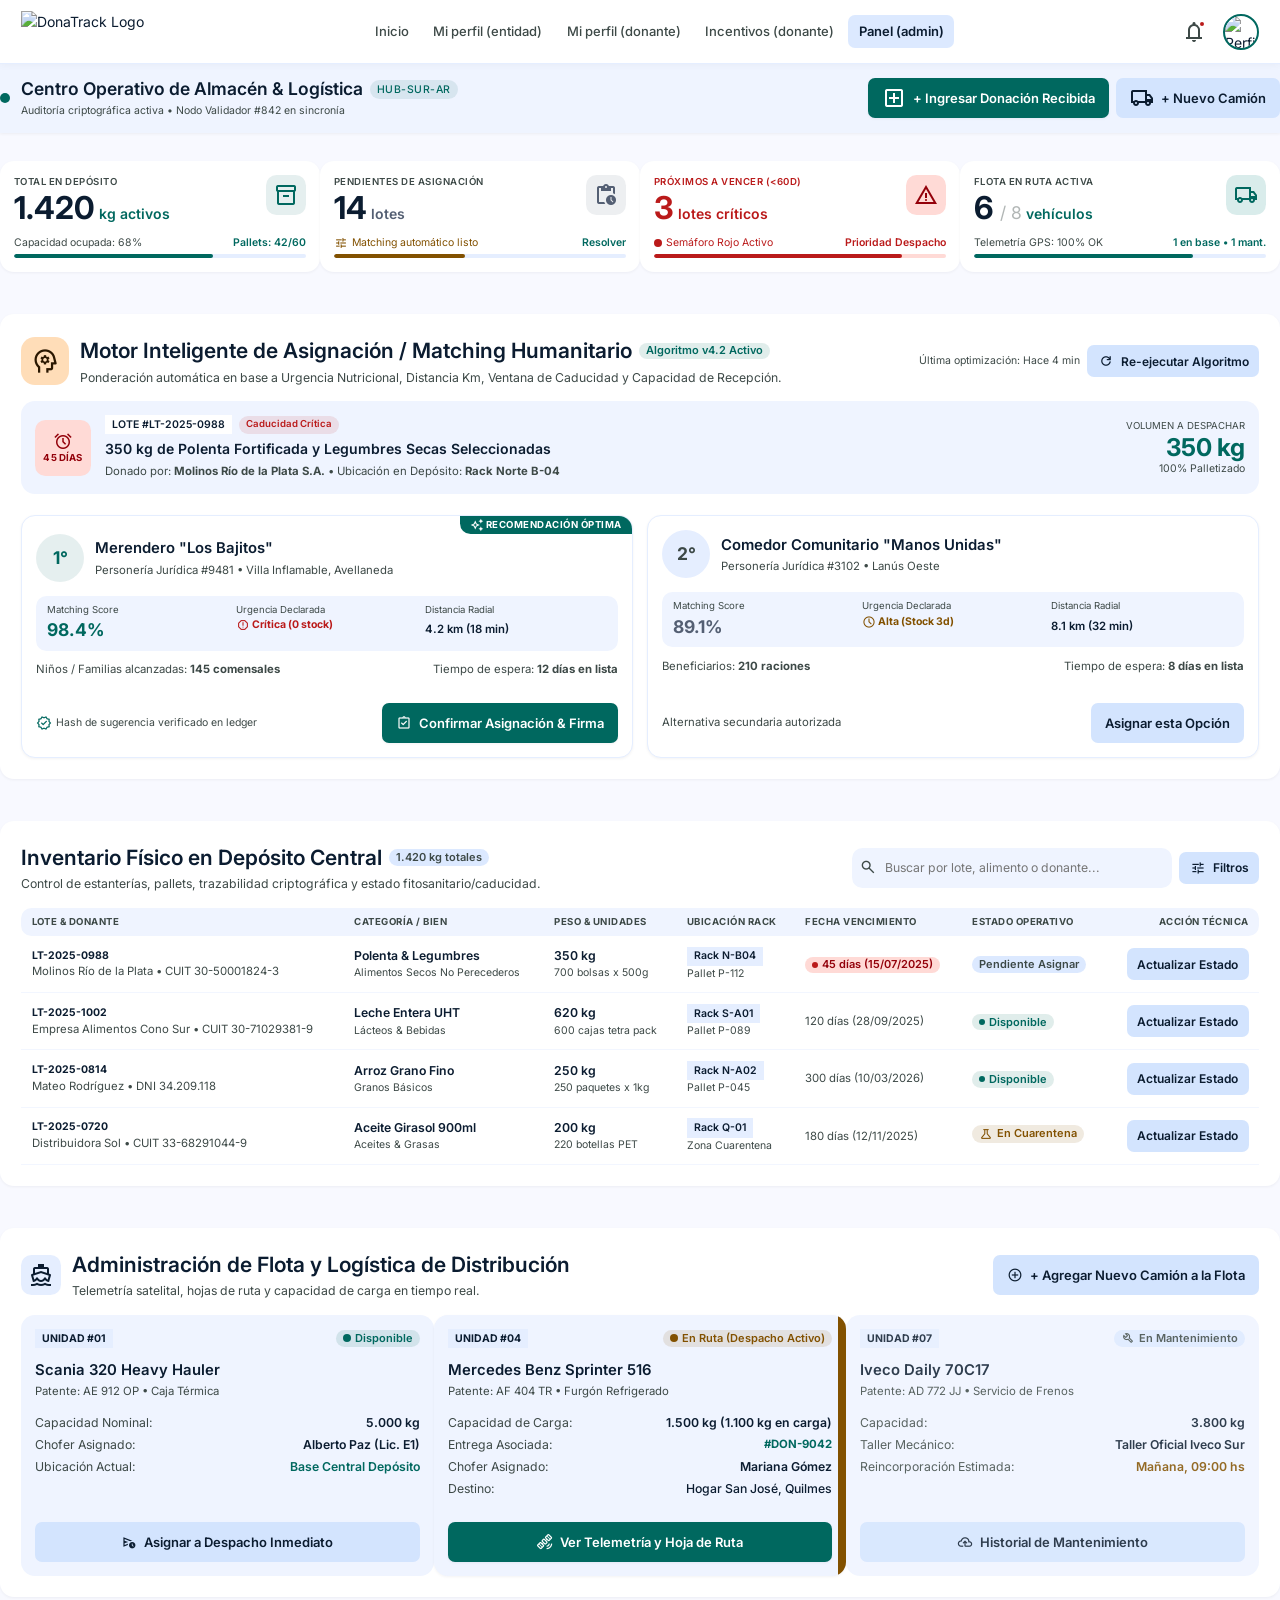
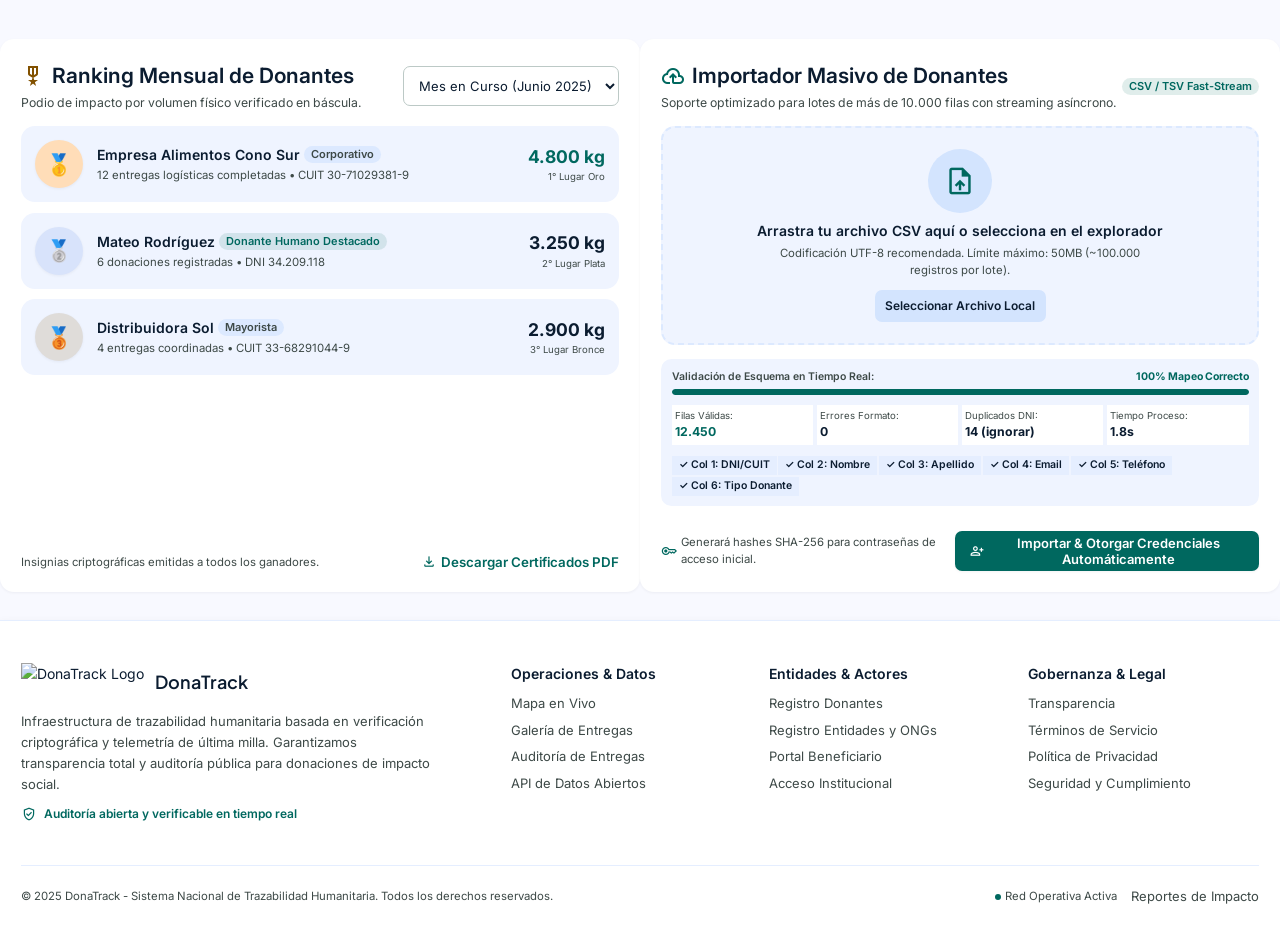
==== commit e5d53438: "cambios menore" ====
--- a/pages/administrador.html
+++ b/pages/administrador.html
@@ -1,1145 +1,1317 @@
 <!DOCTYPE html>
-
-<html lang="es"><head><meta charset="utf-8"/><meta content="width=device-width, initial-scale=1.0" name="viewport"/><link href="https://fonts.googleapis.com/css2?family=Material+Symbols+Outlined:opsz,wght,FILL,GRAD@20..48,100..700,0..1,-50..200" rel="stylesheet"/><link href="https://fonts.googleapis.com" rel="preconnect"/><link crossorigin="" href="https://fonts.gstatic.com" rel="preconnect"/><link href="https://fonts.googleapis.com/css2?family=Inter:wght@400;500;600;700&amp;family=JetBrains+Mono:wght@500&amp;family=Plus+Jakarta+Sans:wght@600;700&amp;display=swap" rel="stylesheet"/>
-<link href="https://fonts.googleapis.com/css2?family=Material+Symbols+Outlined:wght,FILL@100..700,0..1&amp;display=swap" rel="stylesheet"/><style>@layer base{html,body{margin:0;padding:0;}body{overscroll-behavior:none;}main>:first-child{margin-top:0!important;}main>:last-child{margin-bottom:0!important;}}::-webkit-scrollbar{display:none;}</style><script src="https://cdn.tailwindcss.com"></script><script id="tailwind-config">tailwind.config={darkMode:"class",theme:{extend:{colors:{"surface":"#f8f9ff","surface-container-low":"#eff4ff","on-secondary":"#ffffff","inverse-on-surface":"#eaf1ff","secondary-fixed":"#d8e3fb","surface-variant":"#d3e4fe","primary-container":"#008378","on-secondary-fixed-variant":"#3c475a","surface-container":"#e5eeff","on-surface":"#0b1c30","tertiary-container":"#a36700","secondary-container":"#d5e0f8","on-primary-container":"#f4fffc","on-error-container":"#93000a","on-tertiary-fixed":"#2a1700","on-tertiary-container":"#fffbff","surface-dim":"#cbdbf5","primary-fixed":"#89f5e7","on-tertiary-fixed-variant":"#653e00","surface-tint":"#006a61","tertiary":"#825100","on-primary-fixed":"#00201d","surface-container-high":"#dce9ff","primary-fixed-dim":"#6bd8cb","tertiary-fixed-dim":"#ffb95f","background":"#f8f9ff","on-tertiary":"#ffffff","error":"#ba1a1a","surface-container-lowest":"#ffffff","inverse-primary":"#6bd8cb","inverse-surface":"#213145","outline":"#6d7a77","on-error":"#ffffff","primary":"#00685f","surface-container-highest":"#d3e4fe","on-secondary-container":"#586377","on-primary":"#ffffff","on-surface-variant":"#3d4947","on-background":"#0b1c30","outline-variant":"#bcc9c6","secondary-fixed-dim":"#bcc7de","secondary":"#545f73","tertiary-fixed":"#ffddb8","on-secondary-fixed":"#111c2d","surface-bright":"#f8f9ff","on-primary-fixed-variant":"#005049","error-container":"#ffdad6"},borderRadius:{"DEFAULT":"0.25rem","lg":"0.5rem","xl":"0.75rem","full":"9999px"},spacing:{"space-2xs":"0.25rem","space-3xl":"4rem","margin-tablet":"2rem","space-xl":"2rem","margin-desktop":"3rem","gutter-desktop":"1.5rem","space-xs":"0.5rem","gutter-mobile":"1rem","space-3xs":"0.125rem","space-2xl":"3rem","space-sm":"0.75rem","space-md":"1rem","margin-mobile":"1rem","space-lg":"1.5rem"},fontFamily:{"title-sm":["Inter"],"display-lg-mobile":["Plus Jakarta Sans"],"label-md":["Inter"],"headline-lg-mobile":["Plus Jakarta Sans"],"display-lg":["Plus Jakarta Sans"],"headline-md":["Plus Jakarta Sans"],"headline-sm":["Plus Jakarta Sans"],"label-lg":["Inter"],"title-md":["Inter"],"body-sm":["Inter"],"headline-lg":["Plus Jakarta Sans"],"body-md":["Inter"],"code-sm":["JetBrains Mono"],"label-sm":["Inter"],"body-lg":["Inter"]},fontSize:{"title-sm":["14px",{"lineHeight":"20px","fontWeight":"600"}],"display-lg-mobile":["32px",{"lineHeight":"40px","letterSpacing":"-0.015em","fontWeight":"700"}],"label-md":["12px",{"lineHeight":"16px","letterSpacing":"0.02em","fontWeight":"600"}],"headline-lg-mobile":["24px",{"lineHeight":"32px","letterSpacing":"-0.01em","fontWeight":"600"}],"display-lg":["48px",{"lineHeight":"56px","letterSpacing":"-0.02em","fontWeight":"700"}],"headline-md":["24px",{"lineHeight":"32px","fontWeight":"600"}],"headline-sm":["20px",{"lineHeight":"28px","fontWeight":"600"}],"label-lg":["14px",{"lineHeight":"20px","fontWeight":"500"}],"title-md":["16px",{"lineHeight":"24px","fontWeight":"600"}],"body-sm":["12px",{"lineHeight":"18px","fontWeight":"400"}],"headline-lg":["32px",{"lineHeight":"40px","letterSpacing":"-0.01em","fontWeight":"600"}],"body-md":["14px",{"lineHeight":"22px","fontWeight":"400"}],"code-sm":["12px",{"lineHeight":"16px","fontWeight":"500"}],"label-sm":["11px",{"lineHeight":"14px","letterSpacing":"0.03em","fontWeight":"600"}],"body-lg":["16px",{"lineHeight":"26px","fontWeight":"400"}]}}}};</script></head><body class="bg-surface font-body-md text-on-surface antialiased"><header class="fixed top-0 left-0 right-0 z-50 bg-surface-container-lowest/90 backdrop-blur-xl shadow-[0_1px_8px_rgba(0,0,0,0.04)]"><div class="h-16 w-full px-space-lg lg:px-margin-desktop flex items-center justify-between gap-space-md"><div class="flex items-center gap-space-sm shrink-0"><img alt="DonaTrack Logo" class="h-8 w-auto object-contain" src="https://lh3.googleusercontent.com/aida/[base64]"/><div class="flex flex-col"><span class="font-headline-sm text-headline-sm text-on-surface leading-none tracking-tight">DonaTrack</span><span class="font-label-sm text-label-sm text-primary uppercase tracking-widest">Trazabilidad Humanitaria</span></div></div><nav class="hidden xl:flex items-center gap-space-xs" data-active-classes="bg-surface-container-high text-on-surface font-label-lg rounded-lg"><a class="px-space-sm py-space-xs rounded-lg font-label-lg text-label-lg text-on-surface-variant hover:bg-surface-container-high hover:text-on-surface transition-colors" data-path="inicio-impacto" href="#">Inicio &amp; Impacto</a><a class="px-space-sm py-space-xs rounded-lg font-label-lg text-label-lg text-on-surface-variant hover:bg-surface-container-high hover:text-on-surface transition-colors" data-path="mapa-en-vivo" href="#">Mapa en Vivo</a><a class="px-space-sm py-space-xs rounded-lg font-label-lg text-label-lg text-on-surface-variant hover:bg-surface-container-high hover:text-on-surface transition-colors" data-path="galeria-de-entregas" href="#">Galería de Entregas</a><a class="px-space-sm py-space-xs rounded-lg font-label-lg text-label-lg text-on-surface-variant hover:bg-surface-container-high hover:text-on-surface transition-colors" data-path="portal-donante" href="#">Portal Donante</a><a class="px-space-sm py-space-xs rounded-lg font-label-lg text-label-lg text-on-surface-variant hover:bg-surface-container-high hover:text-on-surface transition-colors" data-path="portal-beneficiario" href="#">Portal Beneficiario</a><a aria-current="page" class="px-space-sm py-space-xs transition-colors bg-surface-container-high text-on-surface font-label-lg rounded-lg" data-path="panel-admin" href="#">Panel Admin</a></nav><div class="flex items-center gap-space-sm shrink-0"><div class="relative group"><button class="h-10 px-space-sm rounded-lg font-label-lg text-label-lg text-on-surface-variant hover:bg-surface-container hover:text-on-surface flex items-center gap-space-2xs transition-colors" type="button"><span>Iniciar Sesión</span><span class="material-symbols-outlined text-label-md">arrow_drop_down</span></button><div class="absolute right-0 mt-space-2xs w-48 bg-surface-container-lowest rounded-xl shadow-[0_10px_15px_-3px_rgba(15,23,42,0.08)] py-space-2xs hidden group-hover:block"><a class="block px-space-md py-space-xs font-body-sm text-body-sm text-on-surface-variant hover:bg-surface-container-low hover:text-on-surface transition-colors" data-path="login-donante" href="#">Portal Donante</a><a class="block px-space-md py-space-xs font-body-sm text-body-sm text-on-surface-variant hover:bg-surface-container-low hover:text-on-surface transition-colors" data-path="login-beneficiaria" href="#">Portal Beneficiaria</a><a class="block px-space-md py-space-xs font-body-sm text-body-sm text-on-surface-variant hover:bg-surface-container-low hover:text-on-surface transition-colors" data-path="login-admin" href="#">Administrador</a></div></div><a class="h-10 px-space-md rounded-lg bg-primary text-on-primary font-label-lg text-label-lg hover:bg-primary-container hover:text-on-primary-container inline-flex items-center justify-center transition-all shadow-[0_1px_3px_0_rgba(15,23,42,0.04)]" data-path="registro" href="#">Registrarse</a><div class="flex items-center pl-space-xs"><img alt="Profile" class="w-8 h-8 rounded-full object-cover" src="https://lh3.googleusercontent.com/aida-public/[base64]"/></div></div></div></header><main class="w-full pt-16 bg-surface min-h-screen"><div class="flex flex-col w-full">
-<!-- Sub-Header Status Pill & Operational Title Bar -->
-<div class="w-full bg-surface-container-low px-space-lg lg:px-margin-desktop py-space-md shadow-sm">
-<div class="max-w-[1440px] mx-auto flex flex-col md:flex-row md:items-center justify-between gap-space-sm">
-<div class="flex items-center gap-space-sm">
-<div class="w-2.5 h-2.5 rounded-full bg-primary animate-pulse"></div>
-<div class="flex flex-col">
-<div class="flex items-center gap-space-xs">
-<span class="font-headline-sm text-headline-sm text-on-surface">Centro Operativo de Almacén &amp; Logística</span>
-<span class="px-space-xs py-space-3xs rounded-full bg-primary/10 text-primary font-code-sm text-code-sm uppercase tracking-wider">HUB-SUR-AR</span>
-</div>
-<span class="font-body-sm text-body-sm text-on-surface-variant">Auditoría criptográfica activa • Nodo Validador #842 en sincronía</span>
-</div>
-</div>
-<div class="flex items-center gap-space-xs">
-<button class="h-10 px-space-md rounded-lg bg-primary text-on-primary hover:bg-primary-container font-label-lg text-label-lg flex items-center gap-space-xs transition-all shadow-md" onclick="document.getElementById('modal-ingreso').classList.remove('hidden')">
-<span class="material-symbols-outlined text-title-md">add_box</span>
-<span>+ Ingresar Donación Recibida</span>
-</button>
-<button class="h-10 px-space-sm rounded-lg bg-surface-container-highest text-on-surface hover:bg-surface-variant font-label-lg text-label-lg flex items-center gap-space-2xs transition-all" onclick="document.getElementById('modal-camion').classList.remove('hidden')">
-<span class="material-symbols-outlined text-title-md">local_shipping</span>
-<span>+ Nuevo Camión</span>
-</button>
-</div>
-</div>
-</div>
-<!-- Main Content Layout Area -->
-<div class="w-full px-space-lg lg:px-margin-desktop py-space-xl max-w-[1440px] mx-auto flex flex-col gap-space-2xl">
-<!-- 1. TOP BAR DE MÉTRICAS OPERATIVAS DE DEPÓSITO -->
-<section class="grid grid-cols-1 sm:grid-cols-2 lg:grid-cols-4 gap-gutter-desktop">
-<!-- Métrica 1: Total Donaciones -->
-<div class="bg-surface-container-lowest rounded-xl p-space-md shadow-sm flex flex-col justify-between relative overflow-hidden group hover:shadow-md transition-all">
-<div class="flex items-start justify-between">
-<div>
-<span class="font-label-sm text-label-sm text-on-surface-variant uppercase tracking-wider">Total en Depósito</span>
-<div class="flex items-baseline gap-space-2xs mt-space-2xs">
-<span class="font-display-lg text-display-lg text-on-surface">1.420</span>
-<span class="font-title-md text-title-md text-primary font-semibold">kg activos</span>
-</div>
-</div>
-<div class="w-10 h-10 rounded-lg bg-primary/10 text-primary flex items-center justify-center">
-<span class="material-symbols-outlined">inventory_2</span>
-</div>
-</div>
-<div class="mt-space-sm flex items-center justify-between font-code-sm text-code-sm text-on-surface-variant">
-<span>Capacidad ocupada: 68%</span>
-<span class="text-primary font-semibold">Pallets: 42/60</span>
-</div>
-<div class="w-full h-1 bg-surface-container mt-space-2xs rounded-full overflow-hidden">
-<div class="bg-primary h-full w-[68%]"></div>
-</div>
-</div>
-<!-- Métrica 2: Pendientes de Asignación -->
-<div class="bg-surface-container-lowest rounded-xl p-space-md shadow-sm flex flex-col justify-between group hover:shadow-md transition-all">
-<div class="flex items-start justify-between">
-<div>
-<span class="font-label-sm text-label-sm text-on-surface-variant uppercase tracking-wider">Pendientes de Asignación</span>
-<div class="flex items-baseline gap-space-2xs mt-space-2xs">
-<span class="font-display-lg text-display-lg text-on-surface">14</span>
-<span class="font-title-md text-title-md text-secondary font-semibold">lotes</span>
-</div>
-</div>
-<div class="w-10 h-10 rounded-lg bg-secondary/10 text-secondary flex items-center justify-center">
-<span class="material-symbols-outlined">pending_actions</span>
-</div>
-</div>
-<div class="mt-space-sm flex items-center justify-between font-code-sm text-code-sm text-on-surface-variant">
-<span class="flex items-center gap-space-3xs text-tertiary">
-<span class="material-symbols-outlined text-xs">tune</span> Matching automático listo
+<html lang="es">
+<head>
+  <meta charset="utf-8"/>
+  <meta content="width=device-width, initial-scale=1.0" name="viewport"/>
+  <title>DonaTrack - Centro Operativo de Almacén & Logística</title>
+  
+  <!-- Tipografías y Fuentes de Iconos -->
+  <link rel="preconnect" href="https://fonts.googleapis.com"/>
+  <link rel="preconnect" href="https://fonts.gstatic.com" crossorigin=""/>
+  <link href="https://fonts.googleapis.com/css2?family=Inter:wght@400;500;600;700&family=JetBrains+Mono:wght@500;600&family=Plus+Jakarta+Sans:wght@600;700&display=swap" rel="stylesheet"/>
+  <link href="https://fonts.googleapis.com/css2?family=Material+Symbols+Outlined:opsz,wght,FILL,GRAD@20..48,100..700,0..1,-50..200" rel="stylesheet"/>
+  
+  <!-- Hojas de Estilos CSS Externas -->
+  <link href="../styles/common.css" rel="stylesheet"/>
+  <link href="../styles/administrador.css" rel="stylesheet"/>
+</head>
+<body>
+
+  <!-- ENCABEZADO GLOBAL (HEADER & NAVBAR) -->
+  <header class="header-principal">
+    <div class="header-contenedor">
+      <div class="header-brand">
+        <a href="index.html" style="display: flex; align-items: center;">
+          <img alt="DonaTrack Logo" class="header-logo" src="https://lh3.googleusercontent.com/aida/[base64]" />
+        </a>
+      </div>
+
+      <nav class="header-nav">
+        <a class="nav-enlace" href="../index.html">Inicio</a>
+        <a class="nav-enlace" href="entidadBeneficiaria.html">Mi perfil (entidad)</a>
+        <a class="nav-enlace" href="donante.html">Mi perfil (donante)</a>
+        <a class="nav-enlace" href="donante.html#incentivos">Incentivos (donante)</a>
+        <a class="nav-enlace active" href="administrador.html">Panel (admin)</a>
+      </nav>
+
+      <div class="header-acciones">
+        <button class="header-icon-btn" aria-label="Notificaciones" onclick="alert('Centro de notificaciones: No tienes alertas pendientes.');" title="Notificaciones" type="button">
+          <span class="material-symbols-outlined">notifications</span>
+          <span class="notif-badge-dot"></span>
+        </button>
+        <a class="header-avatar-link" href="pages/donante.html" title="Mi perfil (donante)">
+          <img alt="Perfil de usuario" class="header-avatar" src="https://lh3.googleusercontent.com/aida-public/[base64]" />
+        </a>
+      </div>
+    </div>
+  </header>
+
+  <!-- CONTENIDO PRINCIPAL -->
+  <main style="padding-top: 64px; min-height: 100vh;">
+    
+    <!-- Sub-Header Operativo & Centro de Control -->
+    <div class="admin-sub-header">
+      <div class="admin-sub-header-container">
+        <div class="admin-status-cluster">
+          <div class="pulse-dot"></div>
+          <div style="display: flex; flex-direction: column;">
+            <div class="admin-header-title-row">
+              <h1 class="admin-header-title">Centro Operativo de Almacén &amp; Logística</h1>
+              <span class="admin-hub-badge">HUB-SUR-AR</span>
+            </div>
+            <span class="admin-header-subtitle">Auditoría criptográfica activa • Nodo Validador #842 en sincronía</span>
+          </div>
+        </div>
+
+        <div class="admin-sub-header-actions">
+          <button class="btn btn-primary" onclick="document.getElementById('modal-ingreso').classList.remove('hidden')">
+            <span class="material-symbols-outlined">add_box</span>
+            <span>+ Ingresar Donación Recibida</span>
+          </button>
+          <button class="btn btn-tonal" onclick="document.getElementById('modal-camion').classList.remove('hidden')">
+            <span class="material-symbols-outlined">local_shipping</span>
+            <span>+ Nuevo Camión</span>
+          </button>
+        </div>
+      </div>
+    </div>
+
+    <!-- Área de Contenido Principal -->
+    <div class="admin-main-content">
+
+      <!-- 1. TOP BAR DE MÉTRICAS OPERATIVAS DE DEPÓSITO (KPIs) -->
+      <section class="admin-kpi-grid">
+        <!-- Métrica 1: Total Donaciones -->
+        <div class="admin-kpi-card">
+          <div>
+            <div class="kpi-top-row">
+              <div>
+                <span class="kpi-label">Total en Depósito</span>
+                <div class="kpi-value-row">
+                  <span class="kpi-number">1.420</span>
+                  <span class="kpi-unit">kg activos</span>
+                </div>
+              </div>
+              <div class="kpi-icon-pill kpi-icon-primary">
+                <span class="material-symbols-outlined">inventory_2</span>
+              </div>
+            </div>
+            <div class="kpi-meta-row">
+              <span>Capacidad ocupada: 68%</span>
+              <span style="color: var(--primary); font-weight: 600;">Pallets: 42/60</span>
+            </div>
+          </div>
+          <div class="progress-track">
+            <div class="progress-bar-fill progress-bar-primary" style="width: 68%;"></div>
+          </div>
+        </div>
+
+        <!-- Métrica 2: Pendientes de Asignación -->
+        <div class="admin-kpi-card">
+          <div>
+            <div class="kpi-top-row">
+              <div>
+                <span class="kpi-label">Pendientes de Asignación</span>
+                <div class="kpi-value-row">
+                  <span class="kpi-number">14</span>
+                  <span class="kpi-unit kpi-unit-secondary">lotes</span>
+                </div>
+              </div>
+              <div class="kpi-icon-pill kpi-icon-secondary">
+                <span class="material-symbols-outlined">pending_actions</span>
+              </div>
+            </div>
+            <div class="kpi-meta-row">
+              <span style="display: flex; align-items: center; gap: 4px; color: var(--tertiary);">
+                <span class="material-symbols-outlined" style="font-size: 14px;">tune</span> Matching automático listo
+              </span>
+              <a href="#modulo-matching" style="color: var(--primary); font-weight: 600;">Resolver</a>
+            </div>
+          </div>
+          <div class="progress-track">
+            <div class="progress-bar-fill progress-bar-tertiary" style="width: 45%;"></div>
+          </div>
+        </div>
+
+        <!-- Métrica 3: Próximas a Caducar -->
+        <div class="admin-kpi-card">
+          <div>
+            <div class="kpi-top-row">
+              <div>
+                <span class="kpi-label kpi-label-error">Próximos a Vencer (&lt;60d)</span>
+                <div class="kpi-value-row">
+                  <span class="kpi-number kpi-number-error">3</span>
+                  <span class="kpi-unit kpi-unit-error">lotes críticos</span>
+                </div>
+              </div>
+              <div class="kpi-icon-pill kpi-icon-error">
+                <span class="material-symbols-outlined">warning</span>
+              </div>
+            </div>
+            <div class="kpi-meta-row kpi-meta-error">
+              <span style="display: flex; align-items: center; gap: 4px;">
+                <span class="pulse-dot pulse-dot-error" style="width: 8px; height: 8px;"></span> Semáforo Rojo Activo
+              </span>
+              <span style="font-weight: 600;">Prioridad Despacho</span>
+            </div>
+          </div>
+          <div class="progress-track progress-track-error">
+            <div class="progress-bar-fill progress-bar-error" style="width: 85%;"></div>
+          </div>
+        </div>
+
+        <!-- Métrica 4: Flota en Calle -->
+        <div class="admin-kpi-card">
+          <div>
+            <div class="kpi-top-row">
+              <div>
+                <span class="kpi-label">Flota en Ruta Activa</span>
+                <div class="kpi-value-row">
+                  <span class="kpi-number">6 <span class="kpi-subtext-faded">/ 8</span></span>
+                  <span class="kpi-unit">vehículos</span>
+                </div>
+              </div>
+              <div class="kpi-icon-pill kpi-icon-accent">
+                <span class="material-symbols-outlined">local_shipping</span>
+              </div>
+            </div>
+            <div class="kpi-meta-row">
+              <span>Telemetría GPS: 100% OK</span>
+              <span style="color: var(--primary); font-weight: 600;">1 en base • 1 mant.</span>
+            </div>
+          </div>
+          <div class="progress-track">
+            <div class="progress-bar-fill progress-bar-primary" style="width: 75%;"></div>
+          </div>
+        </div>
+      </section>
+
+      <!-- 2. ALGORITMO DE ASIGNACIÓN AUTOMÁTICA Y SELECCIÓN FINAL (MOTOR INTELIGENTE) -->
+      <section class="admin-card-section" id="modulo-matching">
+        <div class="section-header-flex">
+          <div class="section-header-info">
+            <div class="section-icon-large">
+              <span class="material-symbols-outlined" style="font-size: 28px;">psychology</span>
+            </div>
+            <div>
+              <div style="display: flex; align-items: center; gap: var(--space-xs); flex-wrap: wrap;">
+                <h2 class="section-title">Motor Inteligente de Asignación / Matching Humanitario</h2>
+                <span class="badge badge-primary">Algoritmo v4.2 Activo</span>
+              </div>
+              <p class="section-subtitle">Ponderación automática en base a Urgencia Nutricional, Distancia Km, Ventana de Caducidad y Capacidad de Recepción.</p>
+            </div>
+          </div>
+          <div style="display: flex; align-items: center; gap: var(--space-xs); flex-shrink: 0;">
+            <span style="font-family: var(--font-mono); font-size: 0.75rem; color: var(--on-surface-variant);">Última optimización: Hace 4 min</span>
+            <button class="btn btn-tonal btn-sm">
+              <span class="material-symbols-outlined" style="font-size: 16px;">refresh</span>
+              <span>Re-ejecutar Algoritmo</span>
+            </button>
+          </div>
+        </div>
+
+        <!-- Banner de Lote Crítico a Resolver -->
+        <div class="critical-lot-banner">
+          <div class="critical-lot-left">
+            <div class="critical-badge-box">
+              <span class="material-symbols-outlined" style="font-size: 20px;">alarm</span>
+              <span class="critical-badge-days">45 DÍAS</span>
+            </div>
+            <div>
+              <div style="display: flex; align-items: center; gap: var(--space-xs);">
+                <span class="lot-code-tag">LOTE #LT-2025-0988</span>
+                <span class="critical-badge-pill">Caducidad Crítica</span>
+              </div>
+              <h3 class="critical-product-title">350 kg de Polenta Fortificada y Legumbres Secas Seleccionadas</h3>
+              <span style="font-size: 0.8125rem; color: var(--on-surface-variant);">Donado por: <strong>Molinos Río de la Plata S.A.</strong> • Ubicación en Depósito: <strong>Rack Norte B-04</strong></span>
+            </div>
+          </div>
+          <div class="critical-lot-right">
+            <span style="font-size: 0.6875rem; text-transform: uppercase; color: var(--on-surface-variant); display: block;">Volumen a despachar</span>
+            <span class="volume-number">350 kg</span>
+            <span style="font-size: 0.75rem; color: var(--on-surface-variant); display: block;">100% Palletizado</span>
+          </div>
+        </div>
+
+        <!-- Ranking de Emparejamiento por Scores -->
+        <div class="matching-cards-grid">
+          <!-- Opción 1 (Score 98% - Ganador Sugerido) -->
+          <div class="matching-result-card">
+            <div class="matching-badge-corner">
+              <span class="material-symbols-outlined" style="font-size: 14px;">auto_awesome</span>
+              <span>RECOMENDACIÓN ÓPTIMA</span>
+            </div>
+            <div>
+              <div style="display: flex; align-items: center; gap: var(--space-sm); margin-top: var(--space-2xs);">
+                <div class="matching-rank-badge matching-rank-1">1°</div>
+                <div>
+                  <h4 style="font-size: 1.0625rem; font-weight: 600; color: var(--on-surface); margin: 0;">Merendero "Los Bajitos"</h4>
+                  <p style="font-size: 0.8125rem; color: var(--on-surface-variant); margin: 2px 0 0 0;">Personería Jurídica #9481 • Villa Inflamable, Avellaneda</p>
+                </div>
+              </div>
+
+              <!-- Matriz de Factores de Decisión -->
+              <div class="matching-decision-matrix">
+                <div>
+                  <span class="matrix-metric-label">Matching Score</span>
+                  <span class="matrix-metric-score">98.4%</span>
+                </div>
+                <div>
+                  <span class="matrix-metric-label">Urgencia Declarada</span>
+                  <span class="matrix-status-badge error">
+                    <span class="material-symbols-outlined" style="font-size: 14px;">report</span> Crítica (0 stock)
+                  </span>
+                </div>
+                <div>
+                  <span class="matrix-metric-label">Distancia Radial</span>
+                  <span style="font-size: 0.8125rem; font-weight: 600; color: var(--on-surface);">4.2 km (18 min)</span>
+                </div>
+              </div>
+
+              <div style="margin-top: var(--space-sm); display: flex; justify-content: space-between; font-size: 0.8125rem; color: var(--on-surface-variant); flex-wrap: wrap; gap: var(--space-2xs);">
+                <span>Niños / Familias alcanzadas: <strong>145 comensales</strong></span>
+                <span>Tiempo de espera: <strong>12 días en lista</strong></span>
+              </div>
+            </div>
+
+            <div class="matching-card-footer">
+              <div style="display: flex; align-items: center; gap: var(--space-2xs); font-family: var(--font-mono); font-size: 0.75rem; color: var(--on-surface-variant);">
+                <span class="material-symbols-outlined" style="font-size: 16px; color: var(--primary);">verified</span>
+                <span>Hash de sugerencia verificado en ledger</span>
+              </div>
+              <button class="btn btn-primary" onclick="confirmarAsignacion('Merendero Los Bajitos', 'LT-2025-0988', '350 kg Polenta y Legumbres')">
+                <span class="material-symbols-outlined" style="font-size: 16px;">assignment_turned_in</span>
+                <span>Confirmar Asignación &amp; Firma</span>
+              </button>
+            </div>
+          </div>
+
+          <!-- Opción 2 (Score 89%) -->
+          <div class="matching-result-card">
+            <div>
+              <div style="display: flex; align-items: center; gap: var(--space-sm);">
+                <div class="matching-rank-badge matching-rank-2">2°</div>
+                <div>
+                  <h4 style="font-size: 1.0625rem; font-weight: 600; color: var(--on-surface); margin: 0;">Comedor Comunitario "Manos Unidas"</h4>
+                  <p style="font-size: 0.8125rem; color: var(--on-surface-variant); margin: 2px 0 0 0;">Personería Jurídica #3102 • Lanús Oeste</p>
+                </div>
+              </div>
+
+              <!-- Matriz de Factores -->
+              <div class="matching-decision-matrix">
+                <div>
+                  <span class="matrix-metric-label">Matching Score</span>
+                  <span class="matrix-metric-score matrix-metric-score-secondary">89.1%</span>
+                </div>
+                <div>
+                  <span class="matrix-metric-label">Urgencia Declarada</span>
+                  <span class="matrix-status-badge warning">
+                    <span class="material-symbols-outlined" style="font-size: 14px;">schedule</span> Alta (Stock 3d)
+                  </span>
+                </div>
+                <div>
+                  <span class="matrix-metric-label">Distancia Radial</span>
+                  <span style="font-size: 0.8125rem; font-weight: 600; color: var(--on-surface);">8.1 km (32 min)</span>
+                </div>
+              </div>
+
+              <div style="margin-top: var(--space-sm); display: flex; justify-content: space-between; font-size: 0.8125rem; color: var(--on-surface-variant); flex-wrap: wrap; gap: var(--space-2xs);">
+                <span>Beneficiarios: <strong>210 raciones</strong></span>
+                <span>Tiempo de espera: <strong>8 días en lista</strong></span>
+              </div>
+            </div>
+
+            <div class="matching-card-footer">
+              <span style="font-size: 0.8125rem; color: var(--on-surface-variant);">Alternativa secundaria autorizada</span>
+              <button class="btn btn-tonal" onclick="confirmarAsignacion('Comedor Manos Unidas', 'LT-2025-0988', '350 kg Polenta y Legumbres')">
+                <span>Asignar esta Opción</span>
+              </button>
+            </div>
+          </div>
+        </div>
+      </section>
+
+      <!-- 3. REGISTRO DE DONANTES Y DONACIONES EN DEPÓSITO (TABLA DE INVENTARIO INTERACTIVA) -->
+      <section class="admin-card-section" style="display: flex; flex-direction: column; gap: var(--space-md);">
+        <div style="display: flex; flex-direction: column; justify-content: space-between; gap: var(--space-sm);" class="md-flex-row">
+          <div>
+            <div style="display: flex; align-items: center; gap: var(--space-xs);">
+              <h2 class="section-title">Inventario Físico en Depósito Central</h2>
+              <span class="badge badge-secondary">1.420 kg totales</span>
+            </div>
+            <p class="section-subtitle">Control de estanterías, pallets, trazabilidad criptográfica y estado fitosanitario/caducidad.</p>
+          </div>
+
+          <div class="inventory-controls">
+            <!-- Filtros Rápidos -->
+            <div class="inventory-search-wrap">
+              <input class="inventory-search-input" id="filtro-inventario" placeholder="Buscar por lote, alimento o donante..." type="text"/>
+              <span class="material-symbols-outlined search-icon-pos">search</span>
+            </div>
+            <button class="btn btn-tonal btn-sm">
+              <span class="material-symbols-outlined" style="font-size: 16px;">tune</span>
+              <span>Filtros</span>
+            </button>
+          </div>
+        </div>
+
+        <!-- Tabla de Lotes -->
+        <div class="table-wrapper">
+          <table class="inventory-table">
+            <thead>
+              <tr>
+                <th>Lote &amp; Donante</th>
+                <th>Categoría / Bien</th>
+                <th>Peso &amp; Unidades</th>
+                <th>Ubicación Rack</th>
+                <th>Fecha Vencimiento</th>
+                <th>Estado Operativo</th>
+                <th style="text-align: right;">Acción Técnica</th>
+              </tr>
+            </thead>
+            <tbody>
+              <!-- Fila 1: Polenta (En Cuarentena / Pendiente) -->
+              <tr>
+                <td>
+                  <div style="font-family: var(--font-mono); font-size: 0.75rem; font-weight: 700; color: var(--on-surface);">LT-2025-0988</div>
+                  <div style="font-size: 0.8125rem; color: var(--on-surface-variant);">Molinos Río de la Plata • CUIT 30-50001824-3</div>
+                </td>
+                <td>
+                  <div style="font-weight: 600; color: var(--on-surface);">Polenta &amp; Legumbres</div>
+                  <div style="font-size: 0.75rem; color: var(--on-surface-variant);">Alimentos Secos No Perecederos</div>
+                </td>
+                <td>
+                  <span style="font-weight: 600; color: var(--on-surface);">350 kg</span>
+                  <span style="display: block; font-size: 0.75rem; color: var(--on-surface-variant);">700 bolsas x 500g</span>
+                </td>
+                <td>
+                  <span class="rack-badge">Rack N-B04</span>
+                  <span style="display: block; font-size: 0.75rem; color: var(--on-surface-variant);">Pallet P-112</span>
+                </td>
+                <td>
+                  <span class="badge badge-error" style="display: inline-flex; align-items: center; gap: 4px;">
+                    <span class="pulse-dot pulse-dot-error" style="width: 6px; height: 6px;"></span> 45 días (15/07/2025)
+                  </span>
+                </td>
+                <td>
+                  <span class="badge badge-secondary">Pendiente Asignar</span>
+                </td>
+                <td style="text-align: right;">
+                  <button class="btn btn-tonal btn-sm" onclick="abrirModalEstado('LT-2025-0988', 'Polenta & Legumbres', 'Pendiente')">
+                    Actualizar Estado
+                  </button>
+                </td>
+              </tr>
+
+              <!-- Fila 2: Leche Larga Vida -->
+              <tr>
+                <td>
+                  <div style="font-family: var(--font-mono); font-size: 0.75rem; font-weight: 700; color: var(--on-surface);">LT-2025-1002</div>
+                  <div style="font-size: 0.8125rem; color: var(--on-surface-variant);">Empresa Alimentos Cono Sur • CUIT 30-71029381-9</div>
+                </td>
+                <td>
+                  <div style="font-weight: 600; color: var(--on-surface);">Leche Entera UHT</div>
+                  <div style="font-size: 0.75rem; color: var(--on-surface-variant);">Lácteos &amp; Bebidas</div>
+                </td>
+                <td>
+                  <span style="font-weight: 600; color: var(--on-surface);">620 kg</span>
+                  <span style="display: block; font-size: 0.75rem; color: var(--on-surface-variant);">600 cajas tetra pack</span>
+                </td>
+                <td>
+                  <span class="rack-badge">Rack S-A01</span>
+                  <span style="display: block; font-size: 0.75rem; color: var(--on-surface-variant);">Pallet P-089</span>
+                </td>
+                <td>
+                  <span style="color: var(--on-surface-variant); font-size: 0.8125rem;">120 días (28/09/2025)</span>
+                </td>
+                <td>
+                  <span class="badge badge-primary" style="display: inline-flex; align-items: center; gap: 4px;">
+                    <span style="width: 6px; height: 6px; border-radius: 50%; background-color: var(--primary);"></span> Disponible
+                  </span>
+                </td>
+                <td style="text-align: right;">
+                  <button class="btn btn-tonal btn-sm" onclick="abrirModalEstado('LT-2025-1002', 'Leche Entera UHT', 'Disponible')">
+                    Actualizar Estado
+                  </button>
+                </td>
+              </tr>
+
+              <!-- Fila 3: Arroz Blanco Grano Largo -->
+              <tr>
+                <td>
+                  <div style="font-family: var(--font-mono); font-size: 0.75rem; font-weight: 700; color: var(--on-surface);">LT-2025-0814</div>
+                  <div style="font-size: 0.8125rem; color: var(--on-surface-variant);">Mateo Rodríguez • DNI 34.209.118</div>
+                </td>
+                <td>
+                  <div style="font-weight: 600; color: var(--on-surface);">Arroz Grano Fino</div>
+                  <div style="font-size: 0.75rem; color: var(--on-surface-variant);">Granos Básicos</div>
+                </td>
+                <td>
+                  <span style="font-weight: 600; color: var(--on-surface);">250 kg</span>
+                  <span style="display: block; font-size: 0.75rem; color: var(--on-surface-variant);">250 paquetes x 1kg</span>
+                </td>
+                <td>
+                  <span class="rack-badge">Rack N-A02</span>
+                  <span style="display: block; font-size: 0.75rem; color: var(--on-surface-variant);">Pallet P-045</span>
+                </td>
+                <td>
+                  <span style="color: var(--on-surface-variant); font-size: 0.8125rem;">300 días (10/03/2026)</span>
+                </td>
+                <td>
+                  <span class="badge badge-primary" style="display: inline-flex; align-items: center; gap: 4px;">
+                    <span style="width: 6px; height: 6px; border-radius: 50%; background-color: var(--primary);"></span> Disponible
+                  </span>
+                </td>
+                <td style="text-align: right;">
+                  <button class="btn btn-tonal btn-sm" onclick="abrirModalEstado('LT-2025-0814', 'Arroz Grano Fino', 'Disponible')">
+                    Actualizar Estado
+                  </button>
+                </td>
+              </tr>
+
+              <!-- Fila 4: Aceite de Girasol (En Cuarentena Técnica) -->
+              <tr>
+                <td>
+                  <div style="font-family: var(--font-mono); font-size: 0.75rem; font-weight: 700; color: var(--on-surface);">LT-2025-0720</div>
+                  <div style="font-size: 0.8125rem; color: var(--on-surface-variant);">Distribuidora Sol • CUIT 33-68291044-9</div>
+                </td>
+                <td>
+                  <div style="font-weight: 600; color: var(--on-surface);">Aceite Girasol 900ml</div>
+                  <div style="font-size: 0.75rem; color: var(--on-surface-variant);">Aceites &amp; Grasas</div>
+                </td>
+                <td>
+                  <span style="font-weight: 600; color: var(--on-surface);">200 kg</span>
+                  <span style="display: block; font-size: 0.75rem; color: var(--on-surface-variant);">220 botellas PET</span>
+                </td>
+                <td>
+                  <span class="rack-badge">Rack Q-01</span>
+                  <span style="display: block; font-size: 0.75rem; color: var(--on-surface-variant);">Zona Cuarentena</span>
+                </td>
+                <td>
+                  <span style="color: var(--on-surface-variant); font-size: 0.8125rem;">180 días (12/11/2025)</span>
+                </td>
+                <td>
+                  <span class="badge badge-tertiary" style="display: inline-flex; align-items: center; gap: 4px;">
+                    <span class="material-symbols-outlined" style="font-size: 14px;">science</span> En Cuarentena
+                  </span>
+                </td>
+                <td style="text-align: right;">
+                  <button class="btn btn-tonal btn-sm" onclick="abrirModalEstado('LT-2025-0720', 'Aceite Girasol 900ml', 'Cuarentena')">
+                    Actualizar Estado
+                  </button>
+                </td>
+              </tr>
+            </tbody>
+          </table>
+        </div>
+      </section>
+
+      <!-- 4. ADMINISTRACIÓN DE FLOTA DE CAMIONES -->
+      <section class="admin-card-section" style="display: flex; flex-direction: column; gap: var(--space-md);">
+        <div style="display: flex; flex-direction: column; justify-content: space-between; gap: var(--space-sm);" class="sm-flex-row">
+          <div style="display: flex; align-items: center; gap: var(--space-sm);">
+            <div class="kpi-icon-pill" style="background-color: var(--surface-container); color: var(--on-surface);">
+              <span class="material-symbols-outlined">directions_boat_filled</span>
+            </div>
+            <div>
+              <h2 class="section-title">Administración de Flota y Logística de Distribución</h2>
+              <p class="section-subtitle">Telemetría satelital, hojas de ruta y capacidad de carga en tiempo real.</p>
+            </div>
+          </div>
+          <button class="btn btn-tonal" onclick="document.getElementById('modal-camion').classList.remove('hidden')">
+            <span class="material-symbols-outlined" style="font-size: 16px;">add_circle</span>
+            <span>+ Agregar Nuevo Camión a la Flota</span>
+          </button>
+        </div>
+
+        <!-- Cuadrícula de Camiones -->
+        <div class="fleet-grid">
+          <!-- Camión #01 -->
+          <div class="fleet-card">
+            <div>
+              <div style="display: flex; align-items: center; justify-content: space-between;">
+                <span class="rack-badge" style="font-weight: 700;">UNIDAD #01</span>
+                <span class="badge badge-primary" style="display: inline-flex; align-items: center; gap: 4px;">
+                  <span style="width: 8px; height: 8px; border-radius: 50%; background-color: var(--primary);"></span> Disponible
+                </span>
+              </div>
+              <div style="margin-top: var(--space-sm);">
+                <h3 style="font-size: 1.0625rem; font-weight: 600; color: var(--on-surface); margin: 0;">Scania 320 Heavy Hauler</h3>
+                <p style="font-size: 0.8125rem; color: var(--on-surface-variant); margin: 2px 0 0 0;">Patente: AE 912 OP • Caja Térmica</p>
+              </div>
+              <div class="fleet-spec-list">
+                <div class="fleet-spec-row">
+                  <span>Capacidad Nominal:</span>
+                  <strong class="fleet-spec-val">5.000 kg</strong>
+                </div>
+                <div class="fleet-spec-row">
+                  <span>Chofer Asignado:</span>
+                  <strong class="fleet-spec-val">Alberto Paz (Lic. E1)</strong>
+                </div>
+                <div class="fleet-spec-row">
+                  <span>Ubicación Actual:</span>
+                  <span style="color: var(--primary); font-weight: 600;">Base Central Depósito</span>
+                </div>
+              </div>
+            </div>
+            <div style="margin-top: var(--space-md); padding-top: var(--space-sm);">
+              <button class="btn btn-tonal" style="width: 100%;">
+                <span class="material-symbols-outlined" style="font-size: 16px;">schedule_send</span>
+                <span>Asignar a Despacho Inmediato</span>
+              </button>
+            </div>
+          </div>
+
+          <!-- Camión #04 (En Ruta) -->
+          <div class="fleet-card active-route">
+            <div class="fleet-card-accent-bar"></div>
+            <div>
+              <div style="display: flex; align-items: center; justify-content: space-between;">
+                <span class="rack-badge" style="font-weight: 700;">UNIDAD #04</span>
+                <span class="badge badge-tertiary" style="display: inline-flex; align-items: center; gap: 4px;">
+                  <span class="pulse-dot pulse-dot-tertiary" style="width: 8px; height: 8px;"></span> En Ruta (Despacho Activo)
+                </span>
+              </div>
+              <div style="margin-top: var(--space-sm);">
+                <h3 style="font-size: 1.0625rem; font-weight: 600; color: var(--on-surface); margin: 0;">Mercedes Benz Sprinter 516</h3>
+                <p style="font-size: 0.8125rem; color: var(--on-surface-variant); margin: 2px 0 0 0;">Patente: AF 404 TR • Furgón Refrigerado</p>
+              </div>
+              <div class="fleet-spec-list">
+                <div class="fleet-spec-row">
+                  <span>Capacidad de Carga:</span>
+                  <strong class="fleet-spec-val">1.500 kg (1.100 kg en carga)</strong>
+                </div>
+                <div class="fleet-spec-row">
+                  <span>Entrega Asociada:</span>
+                  <span style="font-family: var(--font-mono); font-size: 0.8125rem; font-weight: 700; color: var(--primary);">#DON-9042</span>
+                </div>
+                <div class="fleet-spec-row">
+                  <span>Chofer Asignado:</span>
+                  <strong class="fleet-spec-val">Mariana Gómez</strong>
+                </div>
+                <div class="fleet-spec-row">
+                  <span>Destino:</span>
+                  <span style="color: var(--on-surface); font-weight: 500; white-space: nowrap; overflow: hidden; text-overflow: ellipsis; max-width: 160px;">Hogar San José, Quilmes</span>
+                </div>
+              </div>
+            </div>
+            <div style="margin-top: var(--space-md); padding-top: var(--space-sm);">
+              <button class="btn btn-primary" style="width: 100%;" onclick="verTelemetria('04', 'Mercedes Sprinter', 'AF 404 TR', '#DON-9042', 'Mariana Gómez')">
+                <span class="material-symbols-outlined" style="font-size: 16px;">satellite_alt</span>
+                <span>Ver Telemetría y Hoja de Ruta</span>
+              </button>
+            </div>
+          </div>
+
+          <!-- Camión #07 (Mantenimiento) -->
+          <div class="fleet-card in-maintenance">
+            <div>
+              <div style="display: flex; align-items: center; justify-content: space-between;">
+                <span class="rack-badge" style="font-weight: 700;">UNIDAD #07</span>
+                <span class="badge badge-secondary" style="display: inline-flex; align-items: center; gap: 4px;">
+                  <span class="material-symbols-outlined" style="font-size: 14px;">build</span> En Mantenimiento
+                </span>
+              </div>
+              <div style="margin-top: var(--space-sm);">
+                <h3 style="font-size: 1.0625rem; font-weight: 600; color: var(--on-surface); margin: 0;">Iveco Daily 70C17</h3>
+                <p style="font-size: 0.8125rem; color: var(--on-surface-variant); margin: 2px 0 0 0;">Patente: AD 772 JJ • Servicio de Frenos</p>
+              </div>
+              <div class="fleet-spec-list">
+                <div class="fleet-spec-row">
+                  <span>Capacidad:</span>
+                  <strong class="fleet-spec-val">3.800 kg</strong>
+                </div>
+                <div class="fleet-spec-row">
+                  <span>Taller Mecánico:</span>
+                  <span class="fleet-spec-val">Taller Oficial Iveco Sur</span>
+                </div>
+                <div class="fleet-spec-row">
+                  <span>Reincorporación Estimada:</span>
+                  <span style="color: var(--tertiary); font-weight: 600;">Mañana, 09:00 hs</span>
+                </div>
+              </div>
+            </div>
+            <div style="margin-top: var(--space-md); padding-top: var(--space-sm);">
+              <button class="btn btn-tonal" style="width: 100%;">
+                <span class="material-symbols-outlined" style="font-size: 16px;">cloud_upload</span>
+                <span>Historial de Mantenimiento</span>
+              </button>
+            </div>
+          </div>
+        </div>
+      </section>
+
+      <!-- 5 & 6. GRID DOS COLUMNAS: RANKING MENSUAL DE DONANTES + IMPORTADOR CSV MASIVO -->
+      <div class="ranking-csv-grid">
+        <!-- 5. RANKING MENSUAL DE DONANTES Y ARCHIVO HISTÓRICO -->
+        <section class="admin-card-section" style="display: flex; flex-direction: column; justify-content: space-between;">
+          <div>
+            <div style="display: flex; flex-direction: column; justify-content: space-between; gap: var(--space-sm); padding-bottom: var(--space-md);" class="sm-flex-row">
+              <div>
+                <div style="display: flex; align-items: center; gap: var(--space-xs);">
+                  <span class="material-symbols-outlined" style="color: var(--tertiary);">military_tech</span>
+                  <h2 class="section-title">Ranking Mensual de Donantes</h2>
+                </div>
+                <p class="section-subtitle">Podio de impacto por volumen físico verificado en báscula.</p>
+              </div>
+              
+              <!-- Selector de Historial -->
+              <div>
+                <select class="form-select" id="select-ranking" onchange="cambiarRanking(this.value)" style="height: 40px; cursor: pointer;">
+                  <option selected="" value="junio-2025">Mes en Curso (Junio 2025)</option>
+                  <option value="mayo-2025">Mayo 2025</option>
+                  <option value="abril-2025">Abril 2025</option>
+                  <option value="marzo-2025">Marzo 2025</option>
+                  <option value="anual-2024">Consolidado Año 2024</option>
+                </select>
+              </div>
+            </div>
+
+            <!-- Podio Cards -->
+            <div class="podium-list" id="contenedor-ranking">
+              <!-- 1° Lugar (Oro) -->
+              <div class="podium-card">
+                <div style="display: flex; align-items: center; gap: var(--space-md);">
+                  <div class="podium-medal podium-gold">🥇</div>
+                  <div>
+                    <div style="display: flex; align-items: center; gap: var(--space-2xs);">
+                      <h3 style="font-size: 1rem; font-weight: 600; color: var(--on-surface); margin: 0;">Empresa Alimentos Cono Sur</h3>
+                      <span class="badge badge-secondary">Corporativo</span>
+                    </div>
+                    <p style="font-size: 0.8125rem; color: var(--on-surface-variant); margin: 2px 0 0 0;">12 entregas logísticas completadas • CUIT 30-71029381-9</p>
+                  </div>
+                </div>
+                <div style="text-align: right; flex-shrink: 0;">
+                  <span class="podium-kilos gold">4.800 kg</span>
+                  <span style="display: block; font-size: 0.6875rem; color: var(--on-surface-variant);">1° Lugar Oro</span>
+                </div>
+              </div>
+
+              <!-- 2° Lugar (Plata) -->
+              <div class="podium-card">
+                <div style="display: flex; align-items: center; gap: var(--space-md);">
+                  <div class="podium-medal podium-silver">🥈</div>
+                  <div>
+                    <div style="display: flex; align-items: center; gap: var(--space-2xs);">
+                      <h3 style="font-size: 1rem; font-weight: 600; color: var(--on-surface); margin: 0;">Mateo Rodríguez</h3>
+                      <span class="badge badge-primary">Donante Humano Destacado</span>
+                    </div>
+                    <p style="font-size: 0.8125rem; color: var(--on-surface-variant); margin: 2px 0 0 0;">6 donaciones registradas • DNI 34.209.118</p>
+                  </div>
+                </div>
+                <div style="text-align: right; flex-shrink: 0;">
+                  <span class="podium-kilos">3.250 kg</span>
+                  <span style="display: block; font-size: 0.6875rem; color: var(--on-surface-variant);">2° Lugar Plata</span>
+                </div>
+              </div>
+
+              <!-- 3° Lugar (Bronce) -->
+              <div class="podium-card">
+                <div style="display: flex; align-items: center; gap: var(--space-md);">
+                  <div class="podium-medal podium-bronze">🥉</div>
+                  <div>
+                    <div style="display: flex; align-items: center; gap: var(--space-2xs);">
+                      <h3 style="font-size: 1rem; font-weight: 600; color: var(--on-surface); margin: 0;">Distribuidora Sol</h3>
+                      <span class="badge badge-secondary">Mayorista</span>
+                    </div>
+                    <p style="font-size: 0.8125rem; color: var(--on-surface-variant); margin: 2px 0 0 0;">4 entregas coordinadas • CUIT 33-68291044-9</p>
+                  </div>
+                </div>
+                <div style="text-align: right; flex-shrink: 0;">
+                  <span class="podium-kilos">2.900 kg</span>
+                  <span style="display: block; font-size: 0.6875rem; color: var(--on-surface-variant);">3° Lugar Bronce</span>
+                </div>
+              </div>
+            </div>
+          </div>
+
+          <div style="margin-top: var(--space-md); padding-top: var(--space-sm); display: flex; align-items: center; justify-content: space-between; font-size: 0.8125rem; color: var(--on-surface-variant);">
+            <span>Insignias criptográficas emitidas a todos los ganadores.</span>
+            <button style="color: var(--primary); font-weight: 600; display: inline-flex; align-items: center; gap: 4px;" class="hover-underline">
+              <span class="material-symbols-outlined" style="font-size: 16px;">download</span> Descargar Certificados PDF
+            </button>
+          </div>
+        </section>
+
+        <!-- 6. IMPORTADOR MASIVO DE PERSONAS DONANTES DESDE CSV (+10.000 filas) -->
+        <section class="admin-card-section" style="display: flex; flex-direction: column; justify-content: space-between;">
+          <div>
+            <div style="display: flex; align-items: center; justify-content: space-between; padding-bottom: var(--space-md);">
+              <div>
+                <div style="display: flex; align-items: center; gap: var(--space-xs);">
+                  <span class="material-symbols-outlined" style="color: var(--primary);">cloud_upload</span>
+                  <h2 class="section-title">Importador Masivo de Donantes</h2>
+                </div>
+                <p class="section-subtitle">Soporte optimizado para lotes de más de 10.000 filas con streaming asíncrono.</p>
+              </div>
+              <span class="badge badge-primary">CSV / TSV Fast-Stream</span>
+            </div>
+
+            <!-- Drag and drop zone -->
+            <div class="csv-drop-zone" id="drop-zone" onclick="document.getElementById('file-csv').click()">
+              <div class="csv-upload-icon-circle">
+                <span class="material-symbols-outlined" style="font-size: 32px;">upload_file</span>
+              </div>
+              <h3 style="font-size: 1rem; font-weight: 600; color: var(--on-surface); margin: 0;">Arrastra tu archivo CSV aquí o selecciona en el explorador</h3>
+              <p style="font-size: 0.8125rem; color: var(--on-surface-variant); margin-top: 4px; max-width: 360px;">Codificación UTF-8 recomendada. Límite máximo: 50MB (~100.000 registros por lote).</p>
+              <input accept=".csv" class="hidden" id="file-csv" onchange="procesarCSV(this.files)" type="file"/>
+              <button class="btn btn-tonal btn-sm" style="margin-top: var(--space-sm);" type="button">
+                Seleccionar Archivo Local
+              </button>
+            </div>
+
+            <!-- Mapeo y Barra de Validación Previa -->
+            <div class="csv-stats-container">
+              <div style="display: flex; align-items: center; justify-content: space-between; font-size: 0.75rem; font-weight: 600; margin-bottom: var(--space-2xs);">
+                <span style="color: var(--on-surface-variant);">Validación de Esquema en Tiempo Real:</span>
+                <span style="color: var(--primary); font-weight: 700;">100% Mapeo Correcto</span>
+              </div>
+              
+              <div class="progress-track" style="height: 6px;">
+                <div class="progress-bar-fill progress-bar-primary" style="width: 100%;"></div>
+              </div>
+
+              <div class="csv-stats-grid">
+                <div class="csv-stat-cell">
+                  <span style="color: var(--on-surface-variant); font-size: 0.6875rem; display: block;">Filas Válidas:</span>
+                  <strong style="color: var(--primary); font-size: 0.875rem;">12.450</strong>
+                </div>
+                <div class="csv-stat-cell">
+                  <span style="color: var(--on-surface-variant); font-size: 0.6875rem; display: block;">Errores Formato:</span>
+                  <strong style="color: var(--on-surface); font-size: 0.875rem;">0</strong>
+                </div>
+                <div class="csv-stat-cell">
+                  <span style="color: var(--on-surface-variant); font-size: 0.6875rem; display: block;">Duplicados DNI:</span>
+                  <strong style="color: var(--on-surface); font-size: 0.875rem;">14 (ignorar)</strong>
+                </div>
+                <div class="csv-stat-cell">
+                  <span style="color: var(--on-surface-variant); font-size: 0.6875rem; display: block;">Tiempo Proceso:</span>
+                  <strong style="color: var(--on-surface); font-size: 0.875rem;">1.8s</strong>
+                </div>
+              </div>
+
+              <!-- Pills de mapeo de columnas -->
+              <div class="csv-pills-row">
+                <span class="csv-mapping-pill">✓ Col 1: DNI/CUIT</span>
+                <span class="csv-mapping-pill">✓ Col 2: Nombre</span>
+                <span class="csv-mapping-pill">✓ Col 3: Apellido</span>
+                <span class="csv-mapping-pill">✓ Col 4: Email</span>
+                <span class="csv-mapping-pill">✓ Col 5: Teléfono</span>
+                <span class="csv-mapping-pill">✓ Col 6: Tipo Donante</span>
+              </div>
+            </div>
+          </div>
+
+          <div style="margin-top: var(--space-md); padding-top: var(--space-sm); display: flex; flex-direction: column; justify-content: space-between; gap: var(--space-sm);" class="sm-flex-row">
+            <div style="display: flex; align-items: center; gap: var(--space-2xs); color: var(--on-surface-variant); font-size: 0.8125rem;">
+              <span class="material-symbols-outlined" style="font-size: 16px; color: var(--primary);">key</span>
+              <span>Generará hashes SHA-256 para contraseñas de acceso inicial.</span>
+            </div>
+            <button class="btn btn-primary" onclick="ejecutarImportacion()">
+              <span class="material-symbols-outlined" style="font-size: 16px;">person_add</span>
+              <span>Importar &amp; Otorgar Credenciales Automáticamente</span>
+            </button>
+          </div>
+        </section>
+      </div>
+
+    </div>
+
+    <!-- MODAL: INGRESAR DONACIÓN RECIBIDA EN DEPÓSITO -->
+    <div class="modal-overlay hidden" id="modal-ingreso">
+      <div class="modal-contenedor" style="max-width: 680px;">
+        <div class="modal-header">
+          <div style="display: flex; align-items: center; gap: var(--space-sm);">
+            <div class="kpi-icon-pill kpi-icon-primary">
+              <span class="material-symbols-outlined">archive</span>
+            </div>
+            <div>
+              <h3 style="font-size: 1.25rem; font-weight: 600; color: var(--on-surface); margin: 0;">Ingresar Donación Recibida en Depósito</h3>
+              <p style="font-size: 0.8125rem; color: var(--on-surface-variant); margin: 2px 0 0 0;">Generación de lote con pesaje de báscula y ubicación física.</p>
+            </div>
+          </div>
+          <button class="modal-cerrar" onclick="document.getElementById('modal-ingreso').classList.add('hidden')" type="button">
+            <span class="material-symbols-outlined">close</span>
+          </button>
+        </div>
+
+        <form id="form-ingreso-donacion" onsubmit="guardarNuevaDonacion(event)">
+          <!-- Buscador Autocompletable de Donante -->
+          <div class="form-grupo">
+            <label class="form-label">Asociar Persona o Entidad Donante *</label>
+            <div style="position: relative;">
+              <input autocomplete="off" class="form-input" id="buscador-donante" oninput="buscarDonantePredictivo(this.value)" placeholder="Escribe DNI, CUIT o Nombre (ej: Mateo, Molinos, 30-50...)" required="" type="text"/>
+              <span class="material-symbols-outlined" style="position: absolute; right: 12px; top: 12px; color: var(--on-surface-variant); font-size: 18px; pointer-events: none;">person_search</span>
+              
+              <!-- Lista desplegable predictiva -->
+              <div class="predictive-results-dropdown hidden" id="predictivo-donantes">
+                <div class="predictive-item" onclick="seleccionarDonante('Empresa Alimentos Cono Sur', '30-71029381-9')">
+                  <strong>Empresa Alimentos Cono Sur</strong>
+                  <span style="font-family: var(--font-mono); font-size: 0.75rem; color: var(--on-surface-variant);">CUIT 30-71029381-9</span>
+                </div>
+                <div class="predictive-item" onclick="seleccionarDonante('Mateo Rodríguez', '34.209.118')">
+                  <strong>Mateo Rodríguez</strong>
+                  <span style="font-family: var(--font-mono); font-size: 0.75rem; color: var(--on-surface-variant);">DNI 34.209.118</span>
+                </div>
+                <div class="predictive-item" onclick="seleccionarDonante('Distribuidora Sol', '33-68291044-9')">
+                  <strong>Distribuidora Sol</strong>
+                  <span style="font-family: var(--font-mono); font-size: 0.75rem; color: var(--on-surface-variant);">CUIT 33-68291044-9</span>
+                </div>
+              </div>
+            </div>
+            <p class="hidden" id="donante-seleccionado-info" style="font-family: var(--font-mono); font-size: 0.75rem; color: var(--primary); margin-top: 4px;">Donante vinculado correctamente</p>
+          </div>
+
+          <div style="display: grid; grid-template-columns: 1fr; gap: var(--space-md);" class="md-grid-2">
+            <!-- Tipo de bien -->
+            <div class="form-grupo">
+              <label class="form-label">Descripción del Bien / Alimento *</label>
+              <input class="form-input" placeholder="Ej: Arroz largo fino 1kg" required="" type="text"/>
+            </div>
+            <!-- Categoría -->
+            <div class="form-grupo">
+              <label class="form-label">Categoría Nutricional *</label>
+              <select class="form-select">
+                <option>Alimentos Secos / Granos</option>
+                <option>Lácteos y Derivados</option>
+                <option>Enlatados y Conservas</option>
+                <option>Aceites y Grasas</option>
+                <option>Higiene y Limpieza</option>
+              </select>
+            </div>
+          </div>
+
+          <div style="display: grid; grid-template-columns: 1fr; gap: var(--space-md);" class="md-grid-3">
+            <!-- Cantidad Unidades -->
+            <div class="form-grupo">
+              <label class="form-label">Unidades de Envase *</label>
+              <input class="form-input" placeholder="Ej: 500" required="" type="number"/>
+            </div>
+            <!-- Peso en Kg -->
+            <div class="form-grupo">
+              <label class="form-label">Peso Total Balanza (Kg) *</label>
+              <input class="form-input" placeholder="Ej: 500.0" required="" step="0.1" type="number"/>
+            </div>
+            <!-- Lote Interno Generado -->
+            <div class="form-grupo">
+              <label class="form-label">Lote Interno Generado</label>
+              <input class="form-input" readonly="" style="background-color: var(--surface-container); font-family: var(--font-mono); font-weight: 700;" type="text" value="LT-2025-1049"/>
+            </div>
+          </div>
+
+          <div style="display: grid; grid-template-columns: 1fr; gap: var(--space-md);" class="md-grid-2">
+            <!-- Ubicación Estantería/Pallet -->
+            <div class="form-grupo">
+              <label class="form-label">Ubicación Rack / Estantería / Pallet *</label>
+              <input class="form-input" placeholder="Ej: Rack Norte N-B09 (Pallet 14)" required="" type="text"/>
+            </div>
+            <!-- Fecha de Vencimiento Estricta -->
+            <div class="form-grupo">
+              <label class="form-label" style="color: var(--error);">Fecha de Vencimiento (Control Estricto) *</label>
+              <input class="form-input" required="" type="date"/>
+            </div>
+          </div>
+
+          <div style="display: flex; align-items: center; justify-content: flex-end; gap: var(--space-sm); margin-top: var(--space-md);">
+            <button class="btn btn-tonal" onclick="document.getElementById('modal-ingreso').classList.add('hidden')" type="button">
+              Cancelar
+            </button>
+            <button class="btn btn-primary" type="submit">
+              <span class="material-symbols-outlined" style="font-size: 16px;">check_circle</span>
+              <span>Registrar Ingreso en Inventario</span>
+            </button>
+          </div>
+        </form>
+      </div>
+    </div>
+
+    <!-- MODAL: ACTUALIZAR ESTADO TÉCNICO DE LOTE (Disponible / Cuarentena / Descarte) -->
+    <div class="modal-overlay hidden" id="modal-estado">
+      <div class="modal-contenedor" style="max-width: 520px;">
+        <div class="modal-header">
+          <div>
+            <h3 style="font-size: 1.25rem; font-weight: 600; color: var(--on-surface); margin: 0;">Actualizar Estado Técnico de Lote</h3>
+            <p id="modal-estado-lote-id" style="font-size: 0.8125rem; color: var(--on-surface-variant); margin: 2px 0 0 0;">Lote seleccionado</p>
+          </div>
+          <button class="modal-cerrar" onclick="document.getElementById('modal-estado').classList.add('hidden')" type="button">
+            <span class="material-symbols-outlined">close</span>
+          </button>
+        </div>
+
+        <div style="display: flex; flex-direction: column; gap: var(--space-md); margin-top: var(--space-xs);">
+          <div class="form-grupo">
+            <label class="form-label">Nuevo Estado Operativo</label>
+            <select class="form-select" id="nuevo-estado-select">
+              <option value="Disponible">🟢 Disponible para Asignación Inmediata</option>
+              <option value="Cuarentena">🟡 Cuarentena (Inspección Bromatológica)</option>
+              <option value="Descarte">🔴 Vencida / Descarte Seguro (Baja de Inventario)</option>
+            </select>
+          </div>
+
+          <div class="form-grupo">
+            <label class="form-label">Justificación Técnica Obligatoria (Auditoría Criptográfica) *</label>
+            <textarea class="form-textarea" id="justificacion-tecnica" placeholder="Detalle el informe de inspección o motivo de recategorización..." required="" rows="3"></textarea>
+          </div>
+
+          <div style="padding: var(--space-xs) var(--space-sm); border-radius: var(--radius-lg); background-color: var(--surface-container-low); display: flex; align-items: center; gap: var(--space-2xs); font-family: var(--font-mono); font-size: 0.75rem; color: var(--on-surface-variant);">
+            <span class="material-symbols-outlined" style="font-size: 16px; color: var(--primary);">security</span>
+            <span>El cambio dejará registro inmutable firmado con su clave de administrador.</span>
+          </div>
+
+          <div style="display: flex; align-items: center; justify-content: flex-end; gap: var(--space-sm); margin-top: var(--space-sm);">
+            <button class="btn btn-tonal" onclick="document.getElementById('modal-estado').classList.add('hidden')" type="button">
+              Cancelar
+            </button>
+            <button class="btn btn-primary" onclick="guardarNuevoEstado()" type="button">
+              <span>Confirmar Cambio de Estado</span>
+            </button>
+          </div>
+        </div>
+      </div>
+    </div>
+
+    <!-- MODAL: TELEMETRÍA Y HOJA DE RUTA CAMIÓN #04 -->
+    <div class="modal-overlay hidden" id="modal-telemetria">
+      <div class="modal-contenedor" style="max-width: 780px;">
+        <div class="modal-header">
+          <div style="display: flex; align-items: center; gap: var(--space-sm);">
+            <div class="kpi-icon-pill kpi-icon-primary">
+              <span class="material-symbols-outlined">satellite_alt</span>
+            </div>
+            <div>
+              <h3 id="telemetria-titulo" style="font-size: 1.25rem; font-weight: 600; color: var(--on-surface); margin: 0;">Telemetría Camión #04</h3>
+              <p id="telemetria-sub" style="font-size: 0.8125rem; color: var(--on-surface-variant); margin: 2px 0 0 0;">Mercedes Benz Sprinter 516 • Hoja de Ruta Activa</p>
+            </div>
+          </div>
+          <button class="modal-cerrar" onclick="document.getElementById('modal-telemetria').classList.add('hidden')" type="button">
+            <span class="material-symbols-outlined">close</span>
+          </button>
+        </div>
+
+        <!-- Mapa Telemetría simulado con data-location -->
+        <div class="telemetry-map-display" data-location="Quilmes, Buenos Aires, Argentina" style="background-image: url('https://lh3.googleusercontent.com/aida-public/[base64]');">
+          <div class="telemetry-hud-badge">
+            <div style="display: flex; align-items: center; gap: 4px; color: var(--primary); font-weight: 600; font-family: var(--font-mono); font-size: 0.75rem;">
+              <span class="pulse-dot" style="width: 8px; height: 8px;"></span> GPS LIVE: -34.7241, -58.2520
+            </div>
+            <div style="color: var(--on-surface); font-size: 0.8125rem;">
+              Velocidad: <strong>48 km/h</strong> • ETA Destino: <strong>14 minutos</strong>
+            </div>
+          </div>
+        </div>
+
+        <!-- Datos de Hoja de Ruta -->
+        <div style="display: grid; grid-template-columns: 1fr; gap: var(--space-sm); margin: var(--space-sm) 0;" class="md-grid-3">
+          <div style="padding: var(--space-sm); border-radius: var(--radius-lg); background-color: var(--surface-container-low);">
+            <span style="color: var(--on-surface-variant); font-size: 0.6875rem; text-transform: uppercase; font-weight: 600; display: block;">Punto de Origen</span>
+            <span style="font-weight: 600; color: var(--on-surface);">Depósito Central Lanús</span>
+            <span style="font-size: 0.75rem; color: var(--on-surface-variant); display: block;">Salida: Hoy 10:15 hs</span>
+          </div>
+          <div style="padding: var(--space-sm); border-radius: var(--radius-lg); background-color: var(--surface-container-low);">
+            <span style="color: var(--on-surface-variant); font-size: 0.6875rem; text-transform: uppercase; font-weight: 600; display: block;">Punto de Destino</span>
+            <span style="font-weight: 600; color: var(--on-surface);">Hogar Niños San José</span>
+            <span style="font-size: 0.75rem; color: var(--on-surface-variant); display: block;">Quilmes Centro</span>
+          </div>
+          <div style="padding: var(--space-sm); border-radius: var(--radius-lg); background-color: var(--surface-container-low);">
+            <span style="color: var(--on-surface-variant); font-size: 0.6875rem; text-transform: uppercase; font-weight: 600; display: block;">Carga Transportada</span>
+            <span style="font-weight: 600; color: var(--on-surface);">1.100 kg Alimentos</span>
+            <span style="font-size: 0.75rem; color: var(--primary); font-family: var(--font-mono); font-weight: 700; display: block;">Entrega #DON-9042</span>
+          </div>
+        </div>
+
+        <div style="display: flex; align-items: center; justify-content: flex-end; margin-top: var(--space-md);">
+          <button class="btn btn-tonal" onclick="document.getElementById('modal-telemetria').classList.add('hidden')" type="button">
+            Cerrar Panel de Ruta
+          </button>
+        </div>
+      </div>
+    </div>
+
+    <!-- MODAL: AGREGAR NUEVO CAMIÓN A LA FLOTA -->
+    <div class="modal-overlay hidden" id="modal-camion">
+      <div class="modal-contenedor" style="max-width: 480px;">
+        <div class="modal-header">
+          <div style="display: flex; align-items: center; gap: var(--space-sm);">
+            <div class="kpi-icon-pill kpi-icon-primary">
+              <span class="material-symbols-outlined">local_shipping</span>
+            </div>
+            <div>
+              <h3 style="font-size: 1.25rem; font-weight: 600; color: var(--on-surface); margin: 0;">Agregar Nuevo Camión</h3>
+              <p style="font-size: 0.8125rem; color: var(--on-surface-variant); margin: 2px 0 0 0;">Alta en parque automotor y telemetría.</p>
+            </div>
+          </div>
+          <button class="modal-cerrar" onclick="document.getElementById('modal-camion').classList.add('hidden')" type="button">
+            <span class="material-symbols-outlined">close</span>
+          </button>
+        </div>
+
+        <form onsubmit="guardarNuevoCamion(event)">
+          <div class="form-grupo">
+            <label class="form-label">Modelo y Marca *</label>
+            <input class="form-input" placeholder="Ej: Scania P360 / Ford Cargo 1722" required="" type="text"/>
+          </div>
+
+          <div style="display: grid; grid-template-columns: 1fr 1fr; gap: var(--space-sm);">
+            <div class="form-grupo">
+              <label class="form-label">Patente / Dominio *</label>
+              <input class="form-input" placeholder="Ej: AG 344 PL" required="" style="text-transform: uppercase;" type="text"/>
+            </div>
+            <div class="form-grupo">
+              <label class="form-label">Capacidad (Kg) *</label>
+              <input class="form-input" placeholder="Ej: 4500" required="" type="number"/>
+            </div>
+          </div>
+
+          <div class="form-grupo">
+            <label class="form-label">Chofer Asignado *</label>
+            <input class="form-input" placeholder="Nombre completo y DNI del chofer" required="" type="text"/>
+          </div>
+
+          <div class="form-grupo">
+            <label class="form-label">Dispositivo GPS / Telemetría ID *</label>
+            <input class="form-input" placeholder="Ej: GPS-TELTONIKA-9941" required="" style="font-family: var(--font-mono);" type="text"/>
+          </div>
+
+          <div style="display: flex; align-items: center; justify-content: flex-end; gap: var(--space-sm); margin-top: var(--space-md);">
+            <button class="btn btn-tonal" onclick="document.getElementById('modal-camion').classList.add('hidden')" type="button">
+              Cancelar
+            </button>
+            <button class="btn btn-primary" type="submit">
+              <span>Incorporar a Flota</span>
+            </button>
+          </div>
+        </form>
+      </div>
+    </div>
+
+    <!-- Toast de Notificación Dinámico -->
+    <div class="toast-container" id="toast-notificacion">
+      <div class="toast-box">
+        <span class="material-symbols-outlined" id="toast-icon" style="color: var(--primary-fixed); font-size: 24px;">task_alt</span>
+        <div style="display: flex; flex-direction: column;">
+          <span id="toast-titulo" style="font-size: 0.875rem; font-weight: 600;">Acción Completada</span>
+          <span id="toast-desc" style="font-size: 0.8125rem; opacity: 0.85;">Detalle de la acción realizada.</span>
+        </div>
+      </div>
+    </div>
+
+  </main>
+
+  <!-- PIE DE PÁGINA GLOBAL (FOOTER) -->
+  <footer class="footer-principal">
+    <div class="footer-contenedor">
+      <div class="footer-grid">
+        <div class="footer-col-brand">
+          <div class="footer-brand-header">
+            <img alt="DonaTrack Logo" class="footer-logo" src="https://lh3.googleusercontent.com/aida/[base64]"/>
+            <span class="footer-nombre">DonaTrack</span>
+          </div>
+          <p class="footer-desc">Infraestructura de trazabilidad humanitaria basada en verificación criptográfica y telemetría de última milla. Garantizamos transparencia total y auditoría pública para donaciones de impacto social.</p>
+          <div class="footer-auditoria-pill">
+            <span class="material-symbols-outlined" style="font-size: 16px;">verified_user</span>
+            <span>Auditoría abierta y verificable en tiempo real</span>
+          </div>
+        </div>
+
+        <div class="footer-col">
+          <span class="footer-col-titulo">Operaciones &amp; Datos</span>
+          <div class="footer-col-lista">
+            <a class="footer-link" href="../index.html#mapa-en-vivo">Mapa en Vivo</a>
+            <a class="footer-link" href="../index.html#galeria-de-entregas">Galería de Entregas</a>
+            <a class="footer-link" href="../index.html#auditoria">Auditoría de Entregas</a>
+            <a class="footer-link" href="../index.html#api">API de Datos Abiertos</a>
+          </div>
+        </div>
+
+        <div class="footer-col">
+          <span class="footer-col-titulo">Entidades &amp; Actores</span>
+          <div class="footer-col-lista">
+            <a class="footer-link" href="donante.html">Registro Donantes</a>
+            <a class="footer-link" href="../index.html#registro">Registro Entidades y ONGs</a>
+            <a class="footer-link" href="entidadBeneficiaria.html">Portal Beneficiario</a>
+            <a class="footer-link" href="administrador.html">Acceso Institucional</a>
+          </div>
+        </div>
+
+        <div class="footer-col">
+          <span class="footer-col-titulo">Gobernanza &amp; Legal</span>
+          <div class="footer-col-lista">
+            <a class="footer-link" href="../index.html#transparencia">Transparencia</a>
+            <a class="footer-link" href="#">Términos de Servicio</a>
+            <a class="footer-link" href="#">Política de Privacidad</a>
+            <a class="footer-link" href="#">Seguridad y Cumplimiento</a>
+          </div>
+        </div>
+      </div>
+
+      <div class="footer-bottom">
+        <span style="font-size: 0.8125rem;">© 2025 DonaTrack - Sistema Nacional de Trazabilidad Humanitaria. Todos los derechos reservados.</span>
+        <div style="display: flex; align-items: center; gap: var(--space-md); font-size: 0.8125rem;">
+          <span style="display: inline-flex; align-items: center; gap: 4px;">
+            <span class="pulse-dot" style="width: 6px; height: 6px;"></span> Red Operativa Activa
           </span>
-<a class="text-primary hover:underline" href="#modulo-matching">Resolver</a>
-</div>
-<div class="w-full h-1 bg-surface-container mt-space-2xs rounded-full overflow-hidden">
-<div class="bg-tertiary h-full w-[45%]"></div>
-</div>
-</div>
-<!-- Métrica 3: Próximas a Caducar -->
-<div class="bg-surface-container-lowest rounded-xl p-space-md shadow-sm flex flex-col justify-between group hover:shadow-md transition-all">
-<div class="flex items-start justify-between">
-<div>
-<span class="font-label-sm text-label-sm text-error uppercase tracking-wider font-semibold">Próximos a Vencer (&lt;60d)</span>
-<div class="flex items-baseline gap-space-2xs mt-space-2xs">
-<span class="font-display-lg text-display-lg text-error">3</span>
-<span class="font-title-md text-title-md text-error font-semibold">lotes críticos</span>
-</div>
-</div>
-<div class="w-10 h-10 rounded-lg bg-error-container text-on-error-container flex items-center justify-center">
-<span class="material-symbols-outlined">warning</span>
-</div>
-</div>
-<div class="mt-space-sm flex items-center justify-between font-code-sm text-code-sm text-error">
-<span class="flex items-center gap-space-3xs">
-<span class="w-2 h-2 rounded-full bg-error animate-ping"></span> Semáforo Rojo Activo
-          </span>
-<span class="font-semibold">Prioridad Despacho</span>
-</div>
-<div class="w-full h-1 bg-error-container mt-space-2xs rounded-full overflow-hidden">
-<div class="bg-error h-full w-[85%]"></div>
-</div>
-</div>
-<!-- Métrica 4: Flota en Calle -->
-<div class="bg-surface-container-lowest rounded-xl p-space-md shadow-sm flex flex-col justify-between group hover:shadow-md transition-all">
-<div class="flex items-start justify-between">
-<div>
-<span class="font-label-sm text-label-sm text-on-surface-variant uppercase tracking-wider">Flota en Ruta Activa</span>
-<div class="flex items-baseline gap-space-2xs mt-space-2xs">
-<span class="font-display-lg text-display-lg text-on-surface">6 <span class="text-on-surface-variant/40 font-normal">/ 8</span></span>
-<span class="font-title-md text-title-md text-primary font-semibold">vehículos</span>
-</div>
-</div>
-<div class="w-10 h-10 rounded-lg bg-primary-container/20 text-primary flex items-center justify-center">
-<span class="material-symbols-outlined">local_shipping</span>
-</div>
-</div>
-<div class="mt-space-sm flex items-center justify-between font-code-sm text-code-sm text-on-surface-variant">
-<span>Telemetría GPS: 100% OK</span>
-<span class="text-primary font-semibold">1 en base • 1 mant.</span>
-</div>
-<div class="w-full h-1 bg-surface-container mt-space-2xs rounded-full overflow-hidden">
-<div class="bg-primary h-full w-[75%]"></div>
-</div>
-</div>
-</section>
-<!-- 3. ALGORITMO DE ASIGNACIÓN AUTOMÁTICA Y SELECCIÓN FINAL (MOTOR INTELIGENTE) -->
-<section class="bg-surface-container-lowest rounded-xl p-space-lg shadow-sm" id="modulo-matching">
-<div class="flex flex-col lg:flex-row lg:items-center justify-between pb-space-md gap-space-sm">
-<div class="flex items-center gap-space-sm">
-<div class="w-12 h-12 rounded-xl bg-tertiary-fixed text-on-tertiary-fixed flex items-center justify-center shrink-0">
-<span class="material-symbols-outlined text-headline-md">psychology</span>
-</div>
-<div>
-<div class="flex items-center gap-space-xs">
-<h2 class="font-headline-md text-headline-md text-on-surface">Motor Inteligente de Asignación / Matching Humanitario</h2>
-<span class="px-space-xs py-space-3xs rounded-full bg-primary/10 text-primary font-label-sm text-label-sm font-semibold">Algoritmo v4.2 Activo</span>
-</div>
-<p class="font-body-sm text-body-sm text-on-surface-variant">Ponderación automática en base a Urgencia Nutricional, Distancia Km, Ventana de Caducidad y Capacidad de Recepción.</p>
-</div>
-</div>
-<div class="flex items-center gap-space-xs shrink-0">
-<span class="font-code-sm text-code-sm text-on-surface-variant">Última optimización: Hace 4 min</span>
-<button class="px-space-sm py-space-2xs rounded-lg bg-surface-container hover:bg-surface-container-high text-on-surface font-label-md text-label-md flex items-center gap-space-3xs">
-<span class="material-symbols-outlined text-sm">refresh</span> Re-ejecutar Algoritmo
-          </button>
-</div>
-</div>
-<!-- Banner de Lote Crítico a Resolver -->
-<div class="p-space-md rounded-xl bg-surface-container-low mb-space-lg flex flex-col md:flex-row md:items-center justify-between gap-space-md">
-<div class="flex items-center gap-space-md">
-<div class="w-14 h-14 rounded-lg bg-error-container text-on-error-container flex flex-col items-center justify-center shrink-0">
-<span class="material-symbols-outlined text-title-md">alarm</span>
-<span class="font-label-sm text-label-sm font-bold">45 DÍAS</span>
-</div>
-<div>
-<div class="flex items-center gap-space-xs">
-<span class="font-code-sm text-code-sm px-space-xs py-space-3xs bg-surface-container-lowest text-on-surface rounded font-semibold">LOTE #LT-2025-0988</span>
-<span class="px-space-xs py-space-3xs rounded-full bg-error/10 text-error font-label-sm text-label-sm font-semibold">Caducidad Crítica</span>
-</div>
-<h3 class="font-title-md text-title-md text-on-surface mt-space-3xs">350 kg de Polenta Fortificada y Legumbres Secas Seleccionadas</h3>
-<span class="font-body-sm text-body-sm text-on-surface-variant">Donado por: <strong>Molinos Río de la Plata S.A.</strong> • Ubicación en Depósito: <strong>Rack Norte B-04</strong></span>
-</div>
-</div>
-<div class="text-left md:text-right shrink-0">
-<span class="font-label-sm text-label-sm text-on-surface-variant block uppercase">Volumen a despachar</span>
-<span class="font-display-lg text-headline-lg text-primary font-bold">350 kg</span>
-<span class="font-body-sm text-body-sm text-on-surface-variant block">100% Palletizado</span>
-</div>
-</div>
-<!-- Ranking de Emparejamiento por Scores -->
-<div class="grid grid-cols-1 lg:grid-cols-2 gap-space-md">
-<!-- Opción 1 (Score 98% - Ganador Sugerido) -->
-<div class="p-space-md rounded-xl bg-surface-container-lowest shadow-md flex flex-col justify-between relative overflow-hidden">
-<div class="absolute top-0 right-0 bg-primary text-on-primary font-label-sm text-label-sm px-space-sm py-space-3xs rounded-bl-lg font-bold flex items-center gap-space-3xs">
-<span class="material-symbols-outlined text-xs">auto_awesome</span> RECOMENDACIÓN ÓPTIMA
-          </div>
-<div>
-<div class="flex items-center gap-space-sm mt-space-2xs">
-<div class="w-12 h-12 rounded-full bg-primary/10 text-primary flex items-center justify-center font-display-lg text-headline-sm font-bold">
-                1°
-              </div>
-<div>
-<h4 class="font-title-md text-title-md text-on-surface">Merendero "Los Bajitos"</h4>
-<p class="font-body-sm text-body-sm text-on-surface-variant">Personería Jurídica #9481 • Villa Inflamable, Avellaneda</p>
-</div>
-</div>
-<!-- Matriz de Factores de Decisión -->
-<div class="grid grid-cols-3 gap-space-xs mt-space-md py-space-xs px-space-sm rounded-lg bg-surface-container-low">
-<div>
-<span class="font-label-sm text-label-sm text-on-surface-variant block">Matching Score</span>
-<span class="font-headline-sm text-headline-sm text-primary font-bold">98.4%</span>
-</div>
-<div>
-<span class="font-label-sm text-label-sm text-on-surface-variant block">Urgencia Declarada</span>
-<span class="font-label-md text-label-md text-error font-bold flex items-center gap-space-3xs">
-<span class="material-symbols-outlined text-xs">report</span> Crítica (0 stock)
-                </span>
-</div>
-<div>
-<span class="font-label-sm text-label-sm text-on-surface-variant block">Distancia Radial</span>
-<span class="font-label-md text-label-md text-on-surface font-semibold">4.2 km (18 min)</span>
-</div>
-</div>
-<div class="mt-space-sm flex items-center justify-between text-on-surface-variant font-body-sm text-body-sm">
-<span>Niños / Familias alcanzadas: <strong>145 comensales</strong></span>
-<span>Tiempo de espera: <strong>12 días en lista</strong></span>
-</div>
-</div>
-<div class="mt-space-md pt-space-sm flex flex-col sm:flex-row items-center justify-between gap-space-sm">
-<div class="flex items-center gap-space-2xs text-on-surface-variant font-code-sm text-code-sm">
-<span class="material-symbols-outlined text-sm text-primary">verified</span>
-<span>Hash de sugerencia verificado en ledger</span>
-</div>
-<button class="w-full sm:w-auto h-10 px-space-md rounded-lg bg-primary hover:bg-primary-container text-on-primary font-label-lg text-label-lg flex items-center justify-center gap-space-xs transition-all shadow" onclick="confirmarAsignacion('Merendero Los Bajitos', 'LT-2025-0988', '350 kg Polenta y Legumbres')">
-<span class="material-symbols-outlined text-sm">assignment_turned_in</span>
-<span>Confirmar Asignación &amp; Firma</span>
-</button>
-</div>
-</div>
-<!-- Opción 2 (Score 89%) -->
-<div class="p-space-md rounded-xl bg-surface-container-lowest shadow-sm flex flex-col justify-between">
-<div>
-<div class="flex items-center gap-space-sm">
-<div class="w-12 h-12 rounded-full bg-surface-container text-on-surface-variant flex items-center justify-center font-display-lg text-headline-sm font-bold">
-                2°
-              </div>
-<div>
-<h4 class="font-title-md text-title-md text-on-surface">Comedor Comunitario "Manos Unidas"</h4>
-<p class="font-body-sm text-body-sm text-on-surface-variant">Personería Jurídica #3102 • Lanús Oeste</p>
-</div>
-</div>
-<!-- Matriz de Factores -->
-<div class="grid grid-cols-3 gap-space-xs mt-space-md py-space-xs px-space-sm rounded-lg bg-surface-container-low">
-<div>
-<span class="font-label-sm text-label-sm text-on-surface-variant block">Matching Score</span>
-<span class="font-headline-sm text-headline-sm text-secondary font-bold">89.1%</span>
-</div>
-<div>
-<span class="font-label-sm text-label-sm text-on-surface-variant block">Urgencia Declarada</span>
-<span class="font-label-md text-label-md text-tertiary font-bold flex items-center gap-space-3xs">
-<span class="material-symbols-outlined text-xs">schedule</span> Alta (Stock 3d)
-                </span>
-</div>
-<div>
-<span class="font-label-sm text-label-sm text-on-surface-variant block">Distancia Radial</span>
-<span class="font-label-md text-label-md text-on-surface font-semibold">8.1 km (32 min)</span>
-</div>
-</div>
-<div class="mt-space-sm flex items-center justify-between text-on-surface-variant font-body-sm text-body-sm">
-<span>Beneficiarios: <strong>210 raciones</strong></span>
-<span>Tiempo de espera: <strong>8 días en lista</strong></span>
-</div>
-</div>
-<div class="mt-space-md pt-space-sm flex flex-col sm:flex-row items-center justify-between gap-space-sm">
-<span class="font-body-sm text-body-sm text-on-surface-variant">Alternativa secundaria autorizada</span>
-<button class="w-full sm:w-auto h-10 px-space-md rounded-lg bg-surface-container-highest hover:bg-surface-variant text-on-surface font-label-lg text-label-lg flex items-center justify-center gap-space-xs transition-all" onclick="confirmarAsignacion('Comedor Manos Unidas', 'LT-2025-0988', '350 kg Polenta y Legumbres')">
-<span>Asignar esta Opción</span>
-</button>
-</div>
-</div>
-</div>
-</section>
-<!-- 2. REGISTRO DE DONANTES Y DONACIONES EN DEPÓSITO (TABLA DE INVENTARIO INTERACTIVA) -->
-<section class="bg-surface-container-lowest rounded-xl p-space-lg shadow-sm flex flex-col gap-space-md">
-<div class="flex flex-col md:flex-row md:items-center justify-between gap-space-sm">
-<div>
-<div class="flex items-center gap-space-xs">
-<h2 class="font-headline-md text-headline-md text-on-surface">Inventario Físico en Depósito Central</h2>
-<span class="px-space-xs py-space-3xs rounded-full bg-surface-container text-on-surface-variant font-code-sm text-code-sm">1.420 kg totales</span>
-</div>
-<p class="font-body-sm text-body-sm text-on-surface-variant">Control de estanterías, pallets, trazabilidad criptográfica y estado fitosanitario/caducidad.</p>
-</div>
-<div class="flex items-center gap-space-xs">
-<!-- Filtros Rápidos -->
-<div class="relative">
-<input class="h-10 pl-space-lg pr-space-md rounded-lg bg-surface-container-low text-on-surface placeholder:text-on-surface-variant/60 font-body-sm text-body-sm outline-none focus:bg-surface-container transition-all w-64 md:w-80" id="filtro-inventario" placeholder="Buscar por lote, alimento o donante..." type="text"/>
-<span class="material-symbols-outlined absolute left-space-xs top-2.5 text-on-surface-variant text-sm">search</span>
-</div>
-<button class="h-10 px-space-sm rounded-lg bg-surface-container hover:bg-surface-container-high text-on-surface font-label-md text-label-md flex items-center gap-space-3xs">
-<span class="material-symbols-outlined text-sm">tune</span> Filtros
-          </button>
-</div>
-</div>
-<!-- Tabla de Lotes -->
-<div class="overflow-x-auto">
-<table class="w-full text-left font-body-sm text-body-sm">
-<thead>
-<tr class="bg-surface-container-low text-on-surface-variant font-label-sm text-label-sm uppercase tracking-wider">
-<th class="py-space-xs px-space-sm rounded-l-lg">Lote &amp; Donante</th>
-<th class="py-space-xs px-space-sm">Categoría / Bien</th>
-<th class="py-space-xs px-space-sm">Peso &amp; Unidades</th>
-<th class="py-space-xs px-space-sm">Ubicación Rack</th>
-<th class="py-space-xs px-space-sm">Fecha Vencimiento</th>
-<th class="py-space-xs px-space-sm">Estado Operativo</th>
-<th class="py-space-xs px-space-sm rounded-r-lg text-right">Acción Técnica</th>
-</tr>
-</thead>
-<tbody class="divide-y divide-transparent">
-<!-- Fila 1: Polenta (En Cuarentena / Pendiente) -->
-<tr class="hover:bg-surface-container-low/50 transition-colors">
-<td class="py-space-sm px-space-sm">
-<div class="font-code-sm text-code-sm font-bold text-on-surface">LT-2025-0988</div>
-<div class="font-body-sm text-body-sm text-on-surface-variant">Molinos Río de la Plata • CUIT 30-50001824-3</div>
-</td>
-<td class="py-space-sm px-space-sm">
-<div class="font-semibold text-on-surface">Polenta &amp; Legumbres</div>
-<div class="text-on-surface-variant text-xs">Alimentos Secos No Perecederos</div>
-</td>
-<td class="py-space-sm px-space-sm">
-<span class="font-semibold text-on-surface">350 kg</span>
-<span class="text-on-surface-variant block text-xs">700 bolsas x 500g</span>
-</td>
-<td class="py-space-sm px-space-sm">
-<span class="px-space-xs py-space-3xs rounded bg-surface-container text-on-surface font-code-sm text-code-sm font-semibold">Rack N-B04</span>
-<span class="block text-xs text-on-surface-variant">Pallet P-112</span>
-</td>
-<td class="py-space-sm px-space-sm">
-<span class="px-space-xs py-space-3xs rounded-full bg-error-container text-on-error-container font-label-sm text-label-sm font-semibold flex items-center gap-space-3xs w-fit">
-<span class="w-1.5 h-1.5 rounded-full bg-error animate-pulse"></span> 45 días (15/07/2025)
-                </span>
-</td>
-<td class="py-space-sm px-space-sm">
-<span class="px-space-xs py-space-3xs rounded-full bg-secondary-container text-on-secondary-container font-label-sm text-label-sm font-medium">
-                  Pendiente Asignar
-                </span>
-</td>
-<td class="py-space-sm px-space-sm text-right">
-<button class="px-space-sm py-space-2xs rounded-lg bg-surface-container hover:bg-surface-container-high text-on-surface font-label-md text-label-md" onclick="abrirModalEstado('LT-2025-0988', 'Polenta &amp; Legumbres', 'Pendiente')">
-                  Actualizar Estado
-                </button>
-</td>
-</tr>
-<!-- Fila 2: Leche Larga Vida -->
-<tr class="hover:bg-surface-container-low/50 transition-colors">
-<td class="py-space-sm px-space-sm">
-<div class="font-code-sm text-code-sm font-bold text-on-surface">LT-2025-1002</div>
-<div class="font-body-sm text-body-sm text-on-surface-variant">Empresa Alimentos Cono Sur • CUIT 30-71029381-9</div>
-</td>
-<td class="py-space-sm px-space-sm">
-<div class="font-semibold text-on-surface">Leche Entera UHT</div>
-<div class="text-on-surface-variant text-xs">Lácteos &amp; Bebidas</div>
-</td>
-<td class="py-space-sm px-space-sm">
-<span class="font-semibold text-on-surface">620 kg</span>
-<span class="text-on-surface-variant block text-xs">600 cajas tetra pack</span>
-</td>
-<td class="py-space-sm px-space-sm">
-<span class="px-space-xs py-space-3xs rounded bg-surface-container text-on-surface font-code-sm text-code-sm font-semibold">Rack S-A01</span>
-<span class="block text-xs text-on-surface-variant">Pallet P-089</span>
-</td>
-<td class="py-space-sm px-space-sm">
-<span class="text-on-surface-variant">120 días (28/09/2025)</span>
-</td>
-<td class="py-space-sm px-space-sm">
-<span class="px-space-xs py-space-3xs rounded-full bg-primary/10 text-primary font-label-sm text-label-sm font-semibold flex items-center gap-space-3xs w-fit">
-<span class="w-1.5 h-1.5 rounded-full bg-primary"></span> Disponible
-                </span>
-</td>
-<td class="py-space-sm px-space-sm text-right">
-<button class="px-space-sm py-space-2xs rounded-lg bg-surface-container hover:bg-surface-container-high text-on-surface font-label-md text-label-md" onclick="abrirModalEstado('LT-2025-1002', 'Leche Entera UHT', 'Disponible')">
-                  Actualizar Estado
-                </button>
-</td>
-</tr>
-<!-- Fila 3: Arroz Blanco Grano Largo -->
-<tr class="hover:bg-surface-container-low/50 transition-colors">
-<td class="py-space-sm px-space-sm">
-<div class="font-code-sm text-code-sm font-bold text-on-surface">LT-2025-0814</div>
-<div class="font-body-sm text-body-sm text-on-surface-variant">Mateo Rodríguez • DNI 34.209.118</div>
-</td>
-<td class="py-space-sm px-space-sm">
-<div class="font-semibold text-on-surface">Arroz Grano Fino</div>
-<div class="text-on-surface-variant text-xs">Granos Básicos</div>
-</td>
-<td class="py-space-sm px-space-sm">
-<span class="font-semibold text-on-surface">250 kg</span>
-<span class="text-on-surface-variant block text-xs">250 paquetes x 1kg</span>
-</td>
-<td class="py-space-sm px-space-sm">
-<span class="px-space-xs py-space-3xs rounded bg-surface-container text-on-surface font-code-sm text-code-sm font-semibold">Rack N-A02</span>
-<span class="block text-xs text-on-surface-variant">Pallet P-045</span>
-</td>
-<td class="py-space-sm px-space-sm">
-<span class="text-on-surface-variant">300 días (10/03/2026)</span>
-</td>
-<td class="py-space-sm px-space-sm">
-<span class="px-space-xs py-space-3xs rounded-full bg-primary/10 text-primary font-label-sm text-label-sm font-semibold flex items-center gap-space-3xs w-fit">
-<span class="w-1.5 h-1.5 rounded-full bg-primary"></span> Disponible
-                </span>
-</td>
-<td class="py-space-sm px-space-sm text-right">
-<button class="px-space-sm py-space-2xs rounded-lg bg-surface-container hover:bg-surface-container-high text-on-surface font-label-md text-label-md" onclick="abrirModalEstado('LT-2025-0814', 'Arroz Grano Fino', 'Disponible')">
-                  Actualizar Estado
-                </button>
-</td>
-</tr>
-<!-- Fila 4: Aceite de Girasol (En Cuarentena Técnica) -->
-<tr class="hover:bg-surface-container-low/50 transition-colors">
-<td class="py-space-sm px-space-sm">
-<div class="font-code-sm text-code-sm font-bold text-on-surface">LT-2025-0720</div>
-<div class="font-body-sm text-body-sm text-on-surface-variant">Distribuidora Sol • CUIT 33-68291044-9</div>
-</td>
-<td class="py-space-sm px-space-sm">
-<div class="font-semibold text-on-surface">Aceite Girasol 900ml</div>
-<div class="text-on-surface-variant text-xs">Aceites &amp; Grasas</div>
-</td>
-<td class="py-space-sm px-space-sm">
-<span class="font-semibold text-on-surface">200 kg</span>
-<span class="text-on-surface-variant block text-xs">220 botellas PET</span>
-</td>
-<td class="py-space-sm px-space-sm">
-<span class="px-space-xs py-space-3xs rounded bg-surface-container text-on-surface font-code-sm text-code-sm font-semibold">Rack Q-01</span>
-<span class="block text-xs text-on-surface-variant">Zona Cuarentena</span>
-</td>
-<td class="py-space-sm px-space-sm">
-<span class="text-on-surface-variant">180 días (12/11/2025)</span>
-</td>
-<td class="py-space-sm px-space-sm">
-<span class="px-space-xs py-space-3xs rounded-full bg-tertiary/10 text-tertiary font-label-sm text-label-sm font-semibold flex items-center gap-space-3xs w-fit">
-<span class="material-symbols-outlined text-xs">science</span> En Cuarentena
-                </span>
-</td>
-<td class="py-space-sm px-space-sm text-right">
-<button class="px-space-sm py-space-2xs rounded-lg bg-surface-container hover:bg-surface-container-high text-on-surface font-label-md text-label-md" onclick="abrirModalEstado('LT-2025-0720', 'Aceite Girasol 900ml', 'Cuarentena')">
-                  Actualizar Estado
-                </button>
-</td>
-</tr>
-</tbody>
-</table>
-</div>
-</section>
-<!-- 4. ADMINISTRACIÓN DE FLOTA DE CAMIONES -->
-<section class="bg-surface-container-lowest rounded-xl p-space-lg shadow-sm flex flex-col gap-space-md">
-<div class="flex flex-col sm:flex-row sm:items-center justify-between gap-space-sm">
-<div class="flex items-center gap-space-sm">
-<div class="w-10 h-10 rounded-lg bg-surface-container text-on-surface flex items-center justify-center">
-<span class="material-symbols-outlined">directions_boat_filled</span>
-</div>
-<div>
-<h2 class="font-headline-md text-headline-md text-on-surface">Administración de Flota y Logística de Distribución</h2>
-<p class="font-body-sm text-body-sm text-on-surface-variant">Telemetría satelital, hojas de ruta y capacidad de carga en tiempo real.</p>
-</div>
-</div>
-<button class="h-10 px-space-md rounded-lg bg-surface-container-highest hover:bg-surface-variant text-on-surface font-label-lg text-label-lg flex items-center gap-space-xs self-start sm:self-auto" onclick="document.getElementById('modal-camion').classList.remove('hidden')">
-<span class="material-symbols-outlined text-sm">add_circle</span>
-<span>+ Agregar Nuevo Camión a la Flota</span>
-</button>
-</div>
-<!-- Cuadrícula de Camiones -->
-<div class="grid grid-cols-1 md:grid-cols-3 gap-gutter-desktop">
-<!-- Camión #01 -->
-<div class="rounded-xl p-space-md bg-surface-container-low flex flex-col justify-between hover:shadow-md transition-shadow">
-<div>
-<div class="flex items-center justify-between">
-<span class="font-code-sm text-code-sm px-space-xs py-space-3xs bg-surface-container text-on-surface rounded font-bold">UNIDAD #01</span>
-<span class="px-space-xs py-space-3xs rounded-full bg-primary/10 text-primary font-label-sm text-label-sm font-semibold flex items-center gap-space-3xs">
-<span class="w-2 h-2 rounded-full bg-primary"></span> Disponible
-              </span>
-</div>
-<div class="mt-space-sm">
-<h3 class="font-title-md text-title-md text-on-surface">Scania 320 Heavy Hauler</h3>
-<p class="font-body-sm text-body-sm text-on-surface-variant">Patente: AE 912 OP • Caja Térmica</p>
-</div>
-<div class="mt-space-md space-y-space-2xs font-body-sm text-body-sm">
-<div class="flex justify-between text-on-surface-variant">
-<span>Capacidad Nominal:</span>
-<strong class="text-on-surface font-semibold">5.000 kg</strong>
-</div>
-<div class="flex justify-between text-on-surface-variant">
-<span>Chofer Asignado:</span>
-<strong class="text-on-surface font-semibold">Alberto Paz (Lic. E1)</strong>
-</div>
-<div class="flex justify-between text-on-surface-variant">
-<span>Ubicación Actual:</span>
-<span class="text-primary font-semibold">Base Central Depósito</span>
-</div>
-</div>
-</div>
-<div class="mt-space-md pt-space-sm flex items-center justify-between">
-<button class="w-full h-10 px-space-sm rounded-lg bg-surface-container hover:bg-surface-container-high text-on-surface font-label-md text-label-md flex items-center justify-center gap-space-xs">
-<span class="material-symbols-outlined text-sm">schedule_send</span>
-<span>Asignar a Despacho Inmediato</span>
-</button>
-</div>
-</div>
-<!-- Camión #04 (En Ruta) -->
-<div class="rounded-xl p-space-md bg-surface-container-low shadow-sm flex flex-col justify-between hover:shadow-md transition-shadow relative overflow-hidden">
-<div class="absolute top-0 right-0 w-2 h-full bg-tertiary"></div>
-<div>
-<div class="flex items-center justify-between">
-<span class="font-code-sm text-code-sm px-space-xs py-space-3xs bg-surface-container text-on-surface rounded font-bold">UNIDAD #04</span>
-<span class="px-space-xs py-space-3xs rounded-full bg-tertiary/10 text-tertiary font-label-sm text-label-sm font-semibold flex items-center gap-space-3xs">
-<span class="w-2 h-2 rounded-full bg-tertiary animate-ping"></span> En Ruta (Despacho Activo)
-              </span>
-</div>
-<div class="mt-space-sm">
-<h3 class="font-title-md text-title-md text-on-surface">Mercedes Benz Sprinter 516</h3>
-<p class="font-body-sm text-body-sm text-on-surface-variant">Patente: AF 404 TR • Furgón Refrigerado</p>
-</div>
-<div class="mt-space-md space-y-space-2xs font-body-sm text-body-sm">
-<div class="flex justify-between text-on-surface-variant">
-<span>Capacidad de Carga:</span>
-<strong class="text-on-surface font-semibold">1.500 kg (1.100 kg en carga)</strong>
-</div>
-<div class="flex justify-between text-on-surface-variant">
-<span>Entrega Asociada:</span>
-<span class="font-code-sm text-code-sm font-bold text-primary">#DON-9042</span>
-</div>
-<div class="flex justify-between text-on-surface-variant">
-<span>Chofer Asignado:</span>
-<strong class="text-on-surface font-semibold">Mariana Gómez</strong>
-</div>
-<div class="flex justify-between text-on-surface-variant">
-<span>Destino:</span>
-<span class="text-on-surface truncate max-w-[160px]">Hogar San José, Quilmes</span>
-</div>
-</div>
-</div>
-<div class="mt-space-md pt-space-sm">
-<button class="w-full h-10 px-space-sm rounded-lg bg-primary hover:bg-primary-container text-on-primary font-label-md text-label-md flex items-center justify-center gap-space-xs shadow transition-all" onclick="verTelemetria('04', 'Mercedes Sprinter', 'AF 404 TR', '#DON-9042', 'Mariana Gómez')">
-<span class="material-symbols-outlined text-sm">satellite_alt</span>
-<span>Ver Telemetría y Hoja de Ruta</span>
-</button>
-</div>
-</div>
-<!-- Camión #07 (Mantenimiento) -->
-<div class="rounded-xl p-space-md bg-surface-container-low flex flex-col justify-between opacity-80 hover:opacity-100 transition-opacity">
-<div>
-<div class="flex items-center justify-between">
-<span class="font-code-sm text-code-sm px-space-xs py-space-3xs bg-surface-container text-on-surface rounded font-bold">UNIDAD #07</span>
-<span class="px-space-xs py-space-3xs rounded-full bg-surface-container-high text-on-surface-variant font-label-sm text-label-sm font-semibold flex items-center gap-space-3xs">
-<span class="material-symbols-outlined text-xs">build</span> En Mantenimiento
-              </span>
-</div>
-<div class="mt-space-sm">
-<h3 class="font-title-md text-title-md text-on-surface">Iveco Daily 70C17</h3>
-<p class="font-body-sm text-body-sm text-on-surface-variant">Patente: AD 772 JJ • Servicio de Frenos</p>
-</div>
-<div class="mt-space-md space-y-space-2xs font-body-sm text-body-sm">
-<div class="flex justify-between text-on-surface-variant">
-<span>Capacidad:</span>
-<strong class="text-on-surface font-semibold">3.800 kg</strong>
-</div>
-<div class="flex justify-between text-on-surface-variant">
-<span>Taller Mecánico:</span>
-<span class="text-on-surface font-semibold">Taller Oficial Iveco Sur</span>
-</div>
-<div class="flex justify-between text-on-surface-variant">
-<span>Reincorporación Estimada:</span>
-<span class="text-tertiary font-semibold">Mañana, 09:00 hs</span>
-</div>
-</div>
-</div>
-<div class="mt-space-md pt-space-sm">
-<button class="w-full h-10 px-space-sm rounded-lg bg-surface-container hover:bg-surface-container-high text-on-surface font-label-md text-label-md flex items-center justify-center gap-space-xs">
-<span class="material-symbols-outlined text-sm">cloud_upload</span>
-<span>Historial de Mantenimiento</span>
-</button>
-</div>
-</div>
-</div>
-</section>
-<!-- 5 & 6. GRID DOS COLUMNAS: RANKING MENSUAL DE DONANTES + IMPORTADOR CSV MASIVO -->
-<div class="grid grid-cols-1 lg:grid-cols-12 gap-gutter-desktop">
-<!-- 5. RANKING MENSUAL DE DONANTES Y ARCHIVO HISTÓRICO (5 cols en desktop) -->
-<section class="lg:col-span-6 bg-surface-container-lowest rounded-xl p-space-lg shadow-sm flex flex-col justify-between">
-<div>
-<div class="flex flex-col sm:flex-row sm:items-center justify-between gap-space-sm pb-space-md">
-<div>
-<div class="flex items-center gap-space-xs">
-<span class="material-symbols-outlined text-tertiary">military_tech</span>
-<h2 class="font-headline-md text-headline-md text-on-surface">Ranking Mensual de Donantes</h2>
-</div>
-<p class="font-body-sm text-body-sm text-on-surface-variant">Podio de impacto por volumen físico verificado en báscula.</p>
-</div>
-<!-- Selector de Historial -->
-<div class="relative">
-<select class="h-10 pl-space-sm pr-space-lg rounded-lg bg-surface-container text-on-surface font-label-md text-label-md outline-none cursor-pointer" id="select-ranking" onchange="cambiarRanking(this.value)">
-<option selected="" value="junio-2025">Mes en Curso (Junio 2025)</option>
-<option value="mayo-2025">Mayo 2025</option>
-<option value="abril-2025">Abril 2025</option>
-<option value="marzo-2025">Marzo 2025</option>
-<option value="anual-2024">Consolidado Año 2024</option>
-</select>
-</div>
-</div>
-<!-- Podio Cards -->
-<div class="space-y-space-sm" id="contenedor-ranking">
-<!-- 1° Lugar (Oro) -->
-<div class="p-space-md rounded-xl bg-surface-container-low flex items-center justify-between gap-space-sm">
-<div class="flex items-center gap-space-md">
-<div class="w-12 h-12 rounded-full bg-tertiary-fixed text-on-tertiary-fixed flex items-center justify-center font-bold text-headline-sm shrink-0 shadow-sm">
-                  🥇
-                </div>
-<div>
-<div class="flex items-center gap-space-2xs">
-<h3 class="font-title-md text-title-md text-on-surface">Empresa Alimentos Cono Sur</h3>
-<span class="px-space-2xs py-space-3xs rounded bg-surface-container text-on-surface-variant font-label-sm text-label-sm font-semibold">Corporativo</span>
-</div>
-<p class="font-body-sm text-body-sm text-on-surface-variant">12 entregas logísticas completadas • CUIT 30-71029381-9</p>
-</div>
-</div>
-<div class="text-right shrink-0">
-<span class="font-headline-sm text-headline-sm text-primary font-bold">4.800 kg</span>
-<span class="block font-label-sm text-label-sm text-on-surface-variant">1° Lugar Oro</span>
-</div>
-</div>
-<!-- 2° Lugar (Plata) -->
-<div class="p-space-md rounded-xl bg-surface-container-low flex items-center justify-between gap-space-sm">
-<div class="flex items-center gap-space-md">
-<div class="w-12 h-12 rounded-full bg-secondary-fixed text-on-secondary-fixed flex items-center justify-center font-bold text-headline-sm shrink-0 shadow-sm">
-                  🥈
-                </div>
-<div>
-<div class="flex items-center gap-space-2xs">
-<h3 class="font-title-md text-title-md text-on-surface">Mateo Rodríguez</h3>
-<span class="px-space-2xs py-space-3xs rounded bg-primary/10 text-primary font-label-sm text-label-sm font-semibold">Donante Humano Destacado</span>
-</div>
-<p class="font-body-sm text-body-sm text-on-surface-variant">6 donaciones registradas • DNI 34.209.118</p>
-</div>
-</div>
-<div class="text-right shrink-0">
-<span class="font-headline-sm text-headline-sm text-on-surface font-bold">3.250 kg</span>
-<span class="block font-label-sm text-label-sm text-on-surface-variant">2° Lugar Plata</span>
-</div>
-</div>
-<!-- 3° Lugar (Bronce) -->
-<div class="p-space-md rounded-xl bg-surface-container-low flex items-center justify-between gap-space-sm">
-<div class="flex items-center gap-space-md">
-<div class="w-12 h-12 rounded-full bg-tertiary/20 text-tertiary flex items-center justify-center font-bold text-headline-sm shrink-0 shadow-sm">
-                  🥉
-                </div>
-<div>
-<div class="flex items-center gap-space-2xs">
-<h3 class="font-title-md text-title-md text-on-surface">Distribuidora Sol</h3>
-<span class="px-space-2xs py-space-3xs rounded bg-surface-container text-on-surface-variant font-label-sm text-label-sm font-semibold">Mayorista</span>
-</div>
-<p class="font-body-sm text-body-sm text-on-surface-variant">4 entregas coordinadas • CUIT 33-68291044-9</p>
-</div>
-</div>
-<div class="text-right shrink-0">
-<span class="font-headline-sm text-headline-sm text-on-surface font-bold">2.900 kg</span>
-<span class="block font-label-sm text-label-sm text-on-surface-variant">3° Lugar Bronce</span>
-</div>
-</div>
-</div>
-</div>
-<div class="mt-space-md pt-space-sm flex items-center justify-between text-on-surface-variant font-body-sm text-body-sm">
-<span>Insignias criptográficas emitidas a todos los ganadores.</span>
-<button class="text-primary hover:underline font-semibold flex items-center gap-space-3xs">
-<span class="material-symbols-outlined text-sm">download</span> Descargar Certificados PDF
-          </button>
-</div>
-</section>
-<!-- 6. IMPORTADOR MASIVO DE PERSONAS DONANTES DESDE CSV (+10.000 filas) (6 cols) -->
-<section class="lg:col-span-6 bg-surface-container-lowest rounded-xl p-space-lg shadow-sm flex flex-col justify-between">
-<div>
-<div class="flex items-center justify-between pb-space-md">
-<div>
-<div class="flex items-center gap-space-xs">
-<span class="material-symbols-outlined text-primary">cloud_upload</span>
-<h2 class="font-headline-md text-headline-md text-on-surface">Importador Masivo de Donantes</h2>
-</div>
-<p class="font-body-sm text-body-sm text-on-surface-variant">Soporte optimizado para lotes de más de 10.000 filas con streaming asíncrono.</p>
-</div>
-<span class="px-space-xs py-space-3xs rounded bg-primary/10 text-primary font-code-sm text-code-sm font-semibold">CSV / TSV Fast-Stream</span>
-</div>
-<!-- Drag and drop zone -->
-<div class="p-space-lg rounded-xl bg-surface-container-low flex flex-col items-center justify-center text-center cursor-pointer hover:bg-surface-container transition-all" id="drop-zone">
-<div class="w-16 h-16 rounded-full bg-surface-container-highest text-primary flex items-center justify-center mb-space-xs">
-<span class="material-symbols-outlined text-headline-lg">upload_file</span>
-</div>
-<h3 class="font-title-md text-title-md text-on-surface">Arrastra tu archivo CSV aquí o selecciona en el explorador</h3>
-<p class="font-body-sm text-body-sm text-on-surface-variant mt-space-3xs max-w-sm">Codificación UTF-8 recomendada. Límite máximo: 50MB (~100.000 registros por lote).</p>
-<input accept=".csv" class="hidden" id="file-csv" onchange="procesarCSV(this.files)" type="file"/>
-<button class="mt-space-sm px-space-md py-space-xs rounded-lg bg-surface-container-highest hover:bg-surface-variant text-on-surface font-label-md text-label-md" onclick="document.getElementById('file-csv').click()">
-              Seleccionar Archivo Local
-            </button>
-</div>
-<!-- Mapeo y Barra de Validación Previa (Previsualización de Lote Cargado) -->
-<div class="mt-space-md p-space-sm rounded-lg bg-surface-container-low">
-<div class="flex items-center justify-between font-label-sm text-label-sm mb-space-2xs">
-<span class="text-on-surface-variant">Validación de Esquema en Tiempo Real:</span>
-<span class="text-primary font-bold">100% Mapeo Correcto</span>
-</div>
-<!-- Progress Bar de Validación -->
-<div class="w-full h-2 bg-surface-container rounded-full overflow-hidden flex">
-<div class="bg-primary h-full w-full"></div>
-</div>
-<div class="grid grid-cols-2 sm:grid-cols-4 gap-space-2xs mt-space-sm font-code-sm text-code-sm">
-<div class="p-space-2xs bg-surface-container-lowest rounded">
-<span class="text-on-surface-variant text-xs block">Filas Válidas:</span>
-<strong class="text-primary text-sm">12.450</strong>
-</div>
-<div class="p-space-2xs bg-surface-container-lowest rounded">
-<span class="text-on-surface-variant text-xs block">Errores Formato:</span>
-<strong class="text-on-surface text-sm">0</strong>
-</div>
-<div class="p-space-2xs bg-surface-container-lowest rounded">
-<span class="text-on-surface-variant text-xs block">Duplicados DNI:</span>
-<strong class="text-on-surface text-sm">14 (ignorar)</strong>
-</div>
-<div class="p-space-2xs bg-surface-container-lowest rounded">
-<span class="text-on-surface-variant text-xs block">Tiempo Proceso:</span>
-<strong class="text-on-surface text-sm">1.8s</strong>
-</div>
-</div>
-<!-- Column Mapping Preview Pills -->
-<div class="mt-space-sm flex flex-wrap gap-space-3xs text-xs font-code-sm">
-<span class="px-space-xs py-space-3xs rounded bg-surface-container text-on-surface font-semibold">✓ Col 1: DNI/CUIT</span>
-<span class="px-space-xs py-space-3xs rounded bg-surface-container text-on-surface font-semibold">✓ Col 2: Nombre</span>
-<span class="px-space-xs py-space-3xs rounded bg-surface-container text-on-surface font-semibold">✓ Col 3: Apellido</span>
-<span class="px-space-xs py-space-3xs rounded bg-surface-container text-on-surface font-semibold">✓ Col 4: Email</span>
-<span class="px-space-xs py-space-3xs rounded bg-surface-container text-on-surface font-semibold">✓ Col 5: Teléfono</span>
-<span class="px-space-xs py-space-3xs rounded bg-surface-container text-on-surface font-semibold">✓ Col 6: Tipo Donante</span>
-</div>
-</div>
-</div>
-<div class="mt-space-md pt-space-sm flex flex-col sm:flex-row items-center justify-between gap-space-sm">
-<div class="flex items-center gap-space-2xs text-on-surface-variant font-body-sm text-body-sm">
-<span class="material-symbols-outlined text-sm text-primary">key</span>
-<span>Generará hashes SHA-256 para contraseñas de acceso inicial.</span>
-</div>
-<button class="w-full sm:w-auto h-11 px-space-md rounded-lg bg-primary hover:bg-primary-container text-on-primary font-label-lg text-label-lg flex items-center justify-center gap-space-xs shadow transition-all" onclick="ejecutarImportacion()">
-<span class="material-symbols-outlined text-sm">person_add</span>
-<span>Importar &amp; Otorgar Credenciales Automáticamente</span>
-</button>
-</div>
-</section>
-</div>
-</div>
-<!-- MODAL: INGRESAR DONACIÓN RECIBIDA EN DEPÓSITO -->
-<div class="fixed inset-0 z-50 bg-inverse-surface/60 backdrop-blur-sm hidden flex items-center justify-center p-space-md" id="modal-ingreso">
-<div class="bg-surface-container-lowest rounded-xl max-w-2xl w-full p-space-lg shadow-xl flex flex-col max-h-[921px] overflow-y-auto">
-<div class="flex items-center justify-between pb-space-md">
-<div class="flex items-center gap-space-sm">
-<div class="w-10 h-10 rounded-lg bg-primary/10 text-primary flex items-center justify-center">
-<span class="material-symbols-outlined">archive</span>
-</div>
-<div>
-<h3 class="font-headline-sm text-headline-sm text-on-surface">Ingresar Donación Recibida en Depósito</h3>
-<p class="font-body-sm text-body-sm text-on-surface-variant">Generación de lote con pesaje de báscula y ubicación física.</p>
-</div>
-</div>
-<button class="text-on-surface-variant hover:text-on-surface" onclick="document.getElementById('modal-ingreso').classList.add('hidden')">
-<span class="material-symbols-outlined">close</span>
-</button>
-</div>
-<form class="space-y-space-md" id="form-ingreso-donacion" onsubmit="guardarNuevaDonacion(event)">
-<!-- Buscador Autocompletable de Donante -->
-<div>
-<label class="block font-label-md text-label-md text-on-surface mb-space-3xs">Asociar Persona o Entidad Donante *</label>
-<div class="relative">
-<input autocomplete="off" class="w-full h-11 pl-space-md pr-space-lg rounded-lg bg-surface-container-low text-on-surface placeholder:text-on-surface-variant/60 font-body-sm text-body-sm outline-none focus:bg-surface-container transition-all" id="buscador-donante" oninput="buscarDonantePredictivo(this.value)" placeholder="Escribe DNI, CUIT o Nombre (ej: Mateo, Molinos, 30-50...)" required="" type="text"/>
-<span class="material-symbols-outlined absolute right-space-sm top-3 text-on-surface-variant text-sm">person_search</span>
-<!-- Lista desplegable predictiva -->
-<div class="hidden absolute top-full left-0 right-0 mt-space-3xs bg-surface-container-lowest rounded-lg shadow-lg z-20 overflow-hidden font-body-sm text-body-sm" id="predictivo-donantes">
-<div class="p-space-xs hover:bg-surface-container cursor-pointer flex justify-between" onclick="seleccionarDonante('Empresa Alimentos Cono Sur', '30-71029381-9')">
-<strong>Empresa Alimentos Cono Sur</strong>
-<span class="font-code-sm text-code-sm text-on-surface-variant">CUIT 30-71029381-9</span>
-</div>
-<div class="p-space-xs hover:bg-surface-container cursor-pointer flex justify-between" onclick="seleccionarDonante('Mateo Rodríguez', '34.209.118')">
-<strong>Mateo Rodríguez</strong>
-<span class="font-code-sm text-code-sm text-on-surface-variant">DNI 34.209.118</span>
-</div>
-<div class="p-space-xs hover:bg-surface-container cursor-pointer flex justify-between" onclick="seleccionarDonante('Distribuidora Sol', '33-68291044-9')">
-<strong>Distribuidora Sol</strong>
-<span class="font-code-sm text-code-sm text-on-surface-variant">CUIT 33-68291044-9</span>
-</div>
-</div>
-</div>
-<p class="font-code-sm text-code-sm text-primary mt-space-3xs hidden" id="donante-seleccionado-info">Donante vinculado correctamente</p>
-</div>
-<div class="grid grid-cols-1 md:grid-cols-2 gap-space-md">
-<!-- Tipo de bien -->
-<div>
-<label class="block font-label-md text-label-md text-on-surface mb-space-3xs">Descripción del Bien / Alimento *</label>
-<input class="w-full h-10 px-space-sm rounded-lg bg-surface-container-low text-on-surface font-body-sm text-body-sm outline-none focus:bg-surface-container" placeholder="Ej: Arroz largo fino 1kg" required="" type="text"/>
-</div>
-<!-- Categoría -->
-<div>
-<label class="block font-label-md text-label-md text-on-surface mb-space-3xs">Categoría Nutricional *</label>
-<select class="w-full h-10 px-space-sm rounded-lg bg-surface-container-low text-on-surface font-body-sm text-body-sm outline-none cursor-pointer">
-<option>Alimentos Secos / Granos</option>
-<option>Lácteos y Derivados</option>
-<option>Enlatados y Conservas</option>
-<option>Aceites y Grasas</option>
-<option>Higiene y Limpieza</option>
-</select>
-</div>
-</div>
-<div class="grid grid-cols-1 md:grid-cols-3 gap-space-md">
-<!-- Cantidad Unidades -->
-<div>
-<label class="block font-label-md text-label-md text-on-surface mb-space-3xs">Unidades de Envase *</label>
-<input class="w-full h-10 px-space-sm rounded-lg bg-surface-container-low text-on-surface font-body-sm text-body-sm outline-none focus:bg-surface-container" placeholder="Ej: 500" required="" type="number"/>
-</div>
-<!-- Peso en Kg -->
-<div>
-<label class="block font-label-md text-label-md text-on-surface mb-space-3xs">Peso Total Balanza (Kg) *</label>
-<input class="w-full h-10 px-space-sm rounded-lg bg-surface-container-low text-on-surface font-body-sm text-body-sm outline-none focus:bg-surface-container" placeholder="Ej: 500.0" required="" step="0.1" type="number"/>
-</div>
-<!-- Lote Interno Generado -->
-<div>
-<label class="block font-label-md text-label-md text-on-surface mb-space-3xs">Lote Interno Generado</label>
-<input class="w-full h-10 px-space-sm rounded-lg bg-surface-container text-on-surface font-code-sm text-code-sm outline-none font-bold" readonly="" type="text" value="LT-2025-1049"/>
-</div>
-</div>
-<div class="grid grid-cols-1 md:grid-cols-2 gap-space-md">
-<!-- Ubicación Estantería/Pallet -->
-<div>
-<label class="block font-label-md text-label-md text-on-surface mb-space-3xs">Ubicación Rack / Estantería / Pallet *</label>
-<input class="w-full h-10 px-space-sm rounded-lg bg-surface-container-low text-on-surface font-body-sm text-body-sm outline-none focus:bg-surface-container" placeholder="Ej: Rack Norte N-B09 (Pallet 14)" required="" type="text"/>
-</div>
-<!-- Fecha de Vencimiento Estricta -->
-<div>
-<label class="block font-label-md text-label-md text-error mb-space-3xs font-semibold">Fecha de Vencimiento (Control Estricto) *</label>
-<input class="w-full h-10 px-space-sm rounded-lg bg-surface-container-low text-on-surface font-body-sm text-body-sm outline-none focus:bg-surface-container" required="" type="date"/>
-</div>
-</div>
-<div class="pt-space-md flex items-center justify-end gap-space-sm">
-<button class="px-space-md h-10 rounded-lg bg-surface-container hover:bg-surface-container-high text-on-surface font-label-lg text-label-lg" onclick="document.getElementById('modal-ingreso').classList.add('hidden')" type="button">
-            Cancelar
-          </button>
-<button class="px-space-md h-10 rounded-lg bg-primary hover:bg-primary-container text-on-primary font-label-lg text-label-lg flex items-center gap-space-xs shadow" type="submit">
-<span class="material-symbols-outlined text-sm">check_circle</span>
-<span>Registrar Ingreso en Inventario</span>
-</button>
-</div>
-</form>
-</div>
-</div>
-<!-- MODAL: ACTUALIZAR ESTADO TÉCNICO DE LOTE (Disponible / Cuarentena / Descarte) -->
-<div class="fixed inset-0 z-50 bg-inverse-surface/60 backdrop-blur-sm hidden flex items-center justify-center p-space-md" id="modal-estado">
-<div class="bg-surface-container-lowest rounded-xl max-w-lg w-full p-space-lg shadow-xl flex flex-col">
-<div class="flex items-center justify-between pb-space-sm">
-<div>
-<h3 class="font-headline-sm text-headline-sm text-on-surface">Actualizar Estado Técnico de Lote</h3>
-<p class="font-body-sm text-body-sm text-on-surface-variant" id="modal-estado-lote-id">Lote seleccionado</p>
-</div>
-<button class="text-on-surface-variant hover:text-on-surface" onclick="document.getElementById('modal-estado').classList.add('hidden')">
-<span class="material-symbols-outlined">close</span>
-</button>
-</div>
-<div class="space-y-space-md mt-space-xs">
-<div>
-<label class="block font-label-md text-label-md text-on-surface mb-space-3xs">Nuevo Estado Operativo</label>
-<select class="w-full h-11 px-space-sm rounded-lg bg-surface-container-low text-on-surface font-body-sm text-body-sm outline-none cursor-pointer" id="nuevo-estado-select">
-<option value="Disponible">🟢 Disponible para Asignación Inmediata</option>
-<option value="Cuarentena">🟡 Cuarentena (Inspección Bromatológica)</option>
-<option value="Descarte">🔴 Vencida / Descarte Seguro (Baja de Inventario)</option>
-</select>
-</div>
-<div>
-<label class="block font-label-md text-label-md text-on-surface mb-space-3xs">Justificación Técnica Obligatoria (Auditoría Criptográfica) *</label>
-<textarea class="w-full p-space-sm rounded-lg bg-surface-container-low text-on-surface placeholder:text-on-surface-variant/60 font-body-sm text-body-sm outline-none focus:bg-surface-container" id="justificacion-tecnica" placeholder="Detalle el informe de inspección o motivo de recategorización..." required="" rows="3"></textarea>
-</div>
-<div class="p-space-xs rounded-lg bg-surface-container-low flex items-center gap-space-2xs text-on-surface-variant font-code-sm text-code-sm">
-<span class="material-symbols-outlined text-sm text-primary">security</span>
-<span>El cambio dejará registro inmutable firmado con su clave de administrador.</span>
-</div>
-<div class="pt-space-sm flex items-center justify-end gap-space-sm">
-<button class="px-space-md h-10 rounded-lg bg-surface-container hover:bg-surface-container-high text-on-surface font-label-lg text-label-lg" onclick="document.getElementById('modal-estado').classList.add('hidden')" type="button">
-            Cancelar
-          </button>
-<button class="px-space-md h-10 rounded-lg bg-primary hover:bg-primary-container text-on-primary font-label-lg text-label-lg flex items-center gap-space-xs shadow" onclick="guardarNuevoEstado()">
-<span>Confirmar Cambio de Estado</span>
-</button>
-</div>
-</div>
-</div>
-</div>
-<!-- MODAL: TELEMETRÍA Y HOJA DE RUTA CAMIÓN #04 -->
-<div class="fixed inset-0 z-50 bg-inverse-surface/60 backdrop-blur-sm hidden flex items-center justify-center p-space-md" id="modal-telemetria">
-<div class="bg-surface-container-lowest rounded-xl max-w-3xl w-full p-space-lg shadow-xl flex flex-col max-h-[921px] overflow-y-auto">
-<div class="flex items-center justify-between pb-space-sm">
-<div class="flex items-center gap-space-sm">
-<div class="w-10 h-10 rounded-lg bg-primary/10 text-primary flex items-center justify-center">
-<span class="material-symbols-outlined">satellite_alt</span>
-</div>
-<div>
-<h3 class="font-headline-sm text-headline-sm text-on-surface" id="telemetria-titulo">Telemetría Camión #04</h3>
-<p class="font-body-sm text-body-sm text-on-surface-variant" id="telemetria-sub">Mercedes Benz Sprinter 516 • Hoja de Ruta Activa</p>
-</div>
-</div>
-<button class="text-on-surface-variant hover:text-on-surface" onclick="document.getElementById('modal-telemetria').classList.add('hidden')">
-<span class="material-symbols-outlined">close</span>
-</button>
-</div>
-<!-- Mapa Telemetría simulado con data-location -->
-<div class="w-full h-64 bg-cover bg-center rounded-xl relative overflow-hidden shadow-inner my-space-sm flex items-end p-space-md" data-location="Quilmes, Buenos Aires, Argentina" style="background-image: url('https://lh3.googleusercontent.com/aida-public/[base64]')">
-<div class="bg-surface-container-lowest/90 backdrop-blur-md p-space-sm rounded-lg flex items-center gap-space-md">
-<div class="flex items-center gap-space-2xs text-primary font-semibold font-code-sm text-code-sm">
-<span class="w-2 h-2 rounded-full bg-primary animate-ping"></span> GPS LIVE: -34.7241, -58.2520
-          </div>
-<div class="text-on-surface font-body-sm text-body-sm">
-            Velocidad: <strong>48 km/h</strong> • ETA Destino: <strong>14 minutos</strong>
-</div>
-</div>
-</div>
-<!-- Datos de Hoja de Ruta -->
-<div class="grid grid-cols-1 md:grid-cols-3 gap-space-sm font-body-sm text-body-sm my-space-2xs">
-<div class="p-space-sm rounded-lg bg-surface-container-low">
-<span class="text-on-surface-variant text-xs block font-label-sm text-label-sm uppercase">Punto de Origen</span>
-<span class="font-semibold text-on-surface">Depósito Central Lanús</span>
-<span class="text-xs text-on-surface-variant block">Salida: Hoy 10:15 hs</span>
-</div>
-<div class="p-space-sm rounded-lg bg-surface-container-low">
-<span class="text-on-surface-variant text-xs block font-label-sm text-label-sm uppercase">Punto de Destino</span>
-<span class="font-semibold text-on-surface">Hogar Niños San José</span>
-<span class="text-xs text-on-surface-variant block">Quilmes Centro</span>
-</div>
-<div class="p-space-sm rounded-lg bg-surface-container-low">
-<span class="text-on-surface-variant text-xs block font-label-sm text-label-sm uppercase">Carga Transportada</span>
-<span class="font-semibold text-on-surface">1.100 kg Alimentos</span>
-<span class="text-xs text-primary block font-code-sm font-bold">Entrega #DON-9042</span>
-</div>
-</div>
-<div class="pt-space-md flex items-center justify-end">
-<button class="px-space-md h-10 rounded-lg bg-surface-container hover:bg-surface-container-high text-on-surface font-label-lg text-label-lg" onclick="document.getElementById('modal-telemetria').classList.add('hidden')">
-          Cerrar Panel de Ruta
-        </button>
-</div>
-</div>
-</div>
-<!-- MODAL: AGREGAR NUEVO CAMIÓN A LA FLOTA -->
-<div class="fixed inset-0 z-50 bg-inverse-surface/60 backdrop-blur-sm hidden flex items-center justify-center p-space-md" id="modal-camion">
-<div class="bg-surface-container-lowest rounded-xl max-w-md w-full p-space-lg shadow-xl flex flex-col">
-<div class="flex items-center justify-between pb-space-sm">
-<div class="flex items-center gap-space-sm">
-<div class="w-10 h-10 rounded-lg bg-primary/10 text-primary flex items-center justify-center">
-<span class="material-symbols-outlined">local_shipping</span>
-</div>
-<div>
-<h3 class="font-headline-sm text-headline-sm text-on-surface">Agregar Nuevo Camión</h3>
-<p class="font-body-sm text-body-sm text-on-surface-variant">Alta en parque automotor y telemetría.</p>
-</div>
-</div>
-<button class="text-on-surface-variant hover:text-on-surface" onclick="document.getElementById('modal-camion').classList.add('hidden')">
-<span class="material-symbols-outlined">close</span>
-</button>
-</div>
-<form class="space-y-space-sm mt-space-2xs" onsubmit="guardarNuevoCamion(event)">
-<div>
-<label class="block font-label-md text-label-md text-on-surface mb-space-3xs">Modelo y Marca *</label>
-<input class="w-full h-10 px-space-sm rounded-lg bg-surface-container-low text-on-surface font-body-sm text-body-sm outline-none focus:bg-surface-container" placeholder="Ej: Scania P360 / Ford Cargo 1722" required="" type="text"/>
-</div>
-<div class="grid grid-cols-2 gap-space-sm">
-<div>
-<label class="block font-label-md text-label-md text-on-surface mb-space-3xs">Patente / Dominio *</label>
-<input class="w-full h-10 px-space-sm rounded-lg bg-surface-container-low text-on-surface font-body-sm text-body-sm outline-none focus:bg-surface-container uppercase" placeholder="Ej: AG 344 PL" required="" type="text"/>
-</div>
-<div>
-<label class="block font-label-md text-label-md text-on-surface mb-space-3xs">Capacidad (Kg) *</label>
-<input class="w-full h-10 px-space-sm rounded-lg bg-surface-container-low text-on-surface font-body-sm text-body-sm outline-none focus:bg-surface-container" placeholder="Ej: 4500" required="" type="number"/>
-</div>
-</div>
-<div>
-<label class="block font-label-md text-label-md text-on-surface mb-space-3xs">Chofer Asignado *</label>
-<input class="w-full h-10 px-space-sm rounded-lg bg-surface-container-low text-on-surface font-body-sm text-body-sm outline-none focus:bg-surface-container" placeholder="Nombre completo y DNI del chofer" required="" type="text"/>
-</div>
-<div>
-<label class="block font-label-md text-label-md text-on-surface mb-space-3xs">Dispositivo GPS / Telemetría ID *</label>
-<input class="w-full h-10 px-space-sm rounded-lg bg-surface-container-low text-on-surface font-body-sm text-body-sm outline-none focus:bg-surface-container font-code-sm" placeholder="Ej: GPS-TELTONIKA-9941" required="" type="text"/>
-</div>
-<div class="pt-space-sm flex items-center justify-end gap-space-sm">
-<button class="px-space-md h-10 rounded-lg bg-surface-container hover:bg-surface-container-high text-on-surface font-label-lg text-label-lg" onclick="document.getElementById('modal-camion').classList.add('hidden')" type="button">
-            Cancelar
-          </button>
-<button class="px-space-md h-10 rounded-lg bg-primary hover:bg-primary-container text-on-primary font-label-lg text-label-lg flex items-center gap-space-xs shadow" type="submit">
-<span>Incorporar a Flota</span>
-</button>
-</div>
-</form>
-</div>
-</div>
-<!-- Toast de Notificación Dinámico -->
-<div class="fixed bottom-space-lg right-space-lg z-50 transform translate-y-24 opacity-0 transition-all duration-300 pointer-events-none" id="toast-notificacion">
-<div class="bg-inverse-surface text-inverse-on-surface px-space-md py-space-sm rounded-xl shadow-xl flex items-center gap-space-sm">
-<span class="material-symbols-outlined text-primary-fixed" id="toast-icon">task_alt</span>
-<div class="flex flex-col">
-<span class="font-title-sm text-title-sm" id="toast-titulo">Acción Completada</span>
-<span class="font-body-sm text-body-sm text-inverse-on-surface/80" id="toast-desc">Detalle de la acción realizada.</span>
-</div>
-</div>
-</div>
-</div>
-<script>
-  // Toast Helper
-  function mostrarToast(titulo, desc, icono = 'task_alt') {
-    const toast = document.getElementById('toast-notificacion');
-    document.getElementById('toast-titulo').innerText = titulo;
-    document.getElementById('toast-desc').innerText = desc;
-    document.getElementById('toast-icon').innerText = icono;
-    toast.classList.remove('translate-y-24', 'opacity-0', 'pointer-events-none');
-    setTimeout(() => {
-      toast.classList.add('translate-y-24', 'opacity-0', 'pointer-events-none');
-    }, 4500);
-  }
-
-  // 1. Confirmar Asignación desde el Motor de Matching
-  function confirmarAsignacion(entidad, lote, bien) {
-    if (confirm(`¿Confirma la asignación oficial de ${bien} (${lote}) a la entidad beneficiaria: ${entidad}?\n\nEsta acción firmará criptográficamente la orden de despacho.`)) {
-      mostrarToast('Asignación Confirmada con Firma Digital', `Lote ${lote} asignado exitosamente a ${entidad}. Se notificó al equipo de choferes.`, 'verified');
+          <a class="footer-link" href="../index.html#transparencia">Reportes de Impacto</a>
+        </div>
+      </div>
+    </div>
+  </footer>
+
+  <!-- SCRIPTS Y MICRO-INTERACCIONES JS -->
+  <script>
+    // Toast Helper
+    function mostrarToast(titulo, desc, icono = 'task_alt') {
+      const toast = document.getElementById('toast-notificacion');
+      document.getElementById('toast-titulo').innerText = titulo;
+      document.getElementById('toast-desc').innerText = desc;
+      document.getElementById('toast-icon').innerText = icono;
+      toast.classList.add('active');
+      setTimeout(() => {
+        toast.classList.remove('active');
+      }, 4500);
     }
-  }
-
-  // 2. Predictivo de Donantes en Modal de Ingreso
-  function buscarDonantePredictivo(valor) {
-    const container = document.getElementById('predictivo-donantes');
-    if (valor.trim().length > 1) {
-      container.classList.remove('hidden');
-    } else {
-      container.classList.add('hidden');
+
+    // 1. Confirmar Asignación desde el Motor de Matching
+    function confirmarAsignacion(entidad, lote, bien) {
+      if (confirm(`¿Confirma la asignación oficial de ${bien} (${lote}) a la entidad beneficiaria: ${entidad}?\n\nEsta acción firmará criptográficamente la orden de despacho.`)) {
+        mostrarToast('Asignación Confirmada con Firma Digital', `Lote ${lote} asignado exitosamente a ${entidad}. Se notificó al equipo de choferes.`, 'verified');
+      }
     }
-  }
-
-  function seleccionarDonante(nombre, documento) {
-    document.getElementById('buscador-donante').value = `${nombre} (${documento})`;
-    document.getElementById('predictivo-donantes').classList.add('hidden');
-    const info = document.getElementById('donante-seleccionado-info');
-    info.innerText = `Asociado: ${nombre} • Doc: ${documento}`;
-    info.classList.remove('hidden');
-  }
-
-  // 3. Guardar Donación
-  function guardarNuevaDonacion(e) {
-    e.preventDefault();
-    document.getElementById('modal-ingreso').classList.add('hidden');
-    mostrarToast('Lote Ingresado al Depósito', 'Lote #LT-2025-1049 registrado correctamente en Rack Norte. Control de caducidad iniciado.', 'inventory_2');
-    e.target.reset();
-    document.getElementById('donante-seleccionado-info').classList.add('hidden');
-  }
-
-  // 4. Modal Estado Técnico
-  let loteActualParaEstado = '';
-  function abrirModalEstado(loteId, desc, estadoActual) {
-    loteActualParaEstado = loteId;
-    document.getElementById('modal-estado-lote-id').innerText = `${desc} (${loteId}) - Estado actual: ${estadoActual}`;
-    document.getElementById('justificacion-tecnica').value = '';
-    document.getElementById('modal-estado').classList.remove('hidden');
-  }
-
-  function guardarNuevoEstado() {
-    const nuevo = document.getElementById('nuevo-estado-select').value;
-    const justif = document.getElementById('justificacion-tecnica').value.trim();
-    if (!justif) {
-      alert('Por favor ingrese la justificación técnica para garantizar la trazabilidad criptográfica.');
-      return;
+
+    // 2. Predictivo de Donantes en Modal de Ingreso
+    function buscarDonantePredictivo(valor) {
+      const container = document.getElementById('predictivo-donantes');
+      if (valor.trim().length > 1) {
+        container.classList.remove('hidden');
+      } else {
+        container.classList.add('hidden');
+      }
     }
-    document.getElementById('modal-estado').classList.add('hidden');
-    mostrarToast('Estado Técnico Actualizado', `Lote ${loteActualParaEstado} pasó a '${nuevo}'. Registro inmutable almacenado en la cadena.`, 'sync');
-  }
-
-  // 5. Telemetría de Camión
-  function verTelemetria(numero, modelo, patente, despacho, chofer) {
-    document.getElementById('telemetria-titulo').innerText = `Telemetría Camión #${numero} (${modelo})`;
-    document.getElementById('telemetria-sub').innerText = `Patente: ${patente} • Chofer: ${chofer} • ${despacho}`;
-    document.getElementById('modal-telemetria').classList.remove('hidden');
-  }
-
-  // 6. Agregar Camión
-  function guardarNuevoCamion(e) {
-    e.preventDefault();
-    document.getElementById('modal-camion').classList.add('hidden');
-    mostrarToast('Nuevo Vehículo Agregado', 'Unidad agregada al inventario de flota con GPS conectado y listo para asignación.', 'local_shipping');
-    e.target.reset();
-  }
-
-  // 7. Selector de Historial de Rankings
-  function cambiarRanking(mes) {
-    const contenedor = document.getElementById('contenedor-ranking');
-    if (mes === 'mayo-2025') {
-      contenedor.innerHTML = `
-        <div class="p-space-md rounded-xl bg-surface-container-low flex items-center justify-between gap-space-sm">
-          <div class="flex items-center gap-space-md">
-            <div class="w-12 h-12 rounded-full bg-tertiary-fixed text-on-tertiary-fixed flex items-center justify-center font-bold text-headline-sm shrink-0">🥇</div>
-            <div>
-              <h3 class="font-title-md text-title-md text-on-surface">Cervecería & Maltería Quilmes</h3>
-              <p class="font-body-sm text-body-sm text-on-surface-variant">14 entregas • 5.600 kg donados (Agua mineral y cereales)</p>
-            </div>
-          </div>
-          <div class="text-right shrink-0">
-            <span class="font-headline-sm text-headline-sm text-primary font-bold">5.600 kg</span>
-            <span class="block font-label-sm text-label-sm text-on-surface-variant">Mayo 2025</span>
-          </div>
-        </div>
-        <div class="p-space-md rounded-xl bg-surface-container-low flex items-center justify-between gap-space-sm">
-          <div class="flex items-center gap-space-md">
-            <div class="w-12 h-12 rounded-full bg-secondary-fixed text-on-secondary-fixed flex items-center justify-center font-bold text-headline-sm shrink-0">🥈</div>
-            <div>
-              <h3 class="font-title-md text-title-md text-on-surface">Empresa Alimentos Cono Sur</h3>
-              <p class="font-body-sm text-body-sm text-on-surface-variant">9 entregas • 4.100 kg donados</p>
-            </div>
-          </div>
-          <div class="text-right shrink-0">
-            <span class="font-headline-sm text-headline-sm text-on-surface font-bold">4.100 kg</span>
-            <span class="block font-label-sm text-label-sm text-on-surface-variant">Mayo 2025</span>
-          </div>
-        </div>
-        <div class="p-space-md rounded-xl bg-surface-container-low flex items-center justify-between gap-space-sm">
-          <div class="flex items-center gap-space-md">
-            <div class="w-12 h-12 rounded-full bg-tertiary/20 text-tertiary flex items-center justify-center font-bold text-headline-sm shrink-0">🥉</div>
-            <div>
-              <h3 class="font-title-md text-title-md text-on-surface">Carla Benítez</h3>
-              <p class="font-body-sm text-body-sm text-on-surface-variant">Donante Particular • 2.100 kg donados</p>
-            </div>
-          </div>
-          <div class="text-right shrink-0">
-            <span class="font-headline-sm text-headline-sm text-on-surface font-bold">2.100 kg</span>
-            <span class="block font-label-sm text-label-sm text-on-surface-variant">Mayo 2025</span>
-          </div>
-        </div>
-      `;
-      mostrarToast('Historial Cargado', 'Mostrando auditoría del ranking oficial de Mayo 2025.', 'history');
-    } else {
-      // Revertir a mes en curso
-      mostrarToast('Ranking Actualizado', `Mostrando datos de ${mes.replace('-', ' ').toUpperCase()}.`, 'history');
+
+    function seleccionarDonante(nombre, documento) {
+      document.getElementById('buscador-donante').value = `${nombre} (${documento})`;
+      document.getElementById('predictivo-donantes').classList.add('hidden');
+      const info = document.getElementById('donante-seleccionado-info');
+      info.innerText = `Asociado: ${nombre} • Doc: ${documento}`;
+      info.classList.remove('hidden');
     }
-  }
-
-  // 8. Procesamiento e Importación Masiva CSV
-  function procesarCSV(files) {
-    if (files.length > 0) {
-      const file = files[0];
-      mostrarToast('Archivo Cargado para Validación', `${file.name} listo para streaming masivo (+10.000 filas detectadas).`, 'file_present');
+
+    // 3. Guardar Donación
+    function guardarNuevaDonacion(e) {
+      e.preventDefault();
+      document.getElementById('modal-ingreso').classList.add('hidden');
+      mostrarToast('Lote Ingresado al Depósito', 'Lote #LT-2025-1049 registrado correctamente en Rack Norte. Control de caducidad iniciado.', 'inventory_2');
+      e.target.reset();
+      document.getElementById('donante-seleccionado-info').classList.add('hidden');
     }
-  }
-
-  function ejecutarImportacion() {
-    mostrarToast('Procesamiento Masivo Iniciado', 'Importando 12.450 donantes con streaming asíncrono y enviando claves cifradas automáticas.', 'mark_email_read');
-  }
-
-  // Filtro básico de tabla de inventario
-  document.getElementById('filtro-inventario')?.addEventListener('input', function(e) {
-    const term = e.target.value.toLowerCase();
-    const rows = document.querySelectorAll('tbody tr');
-    rows.forEach(row => {
-      const text = row.innerText.toLowerCase();
-      row.style.display = text.includes(term) ? '' : 'none';
+
+    // 4. Modal Estado Técnico
+    let loteActualParaEstado = '';
+    function abrirModalEstado(loteId, desc, estadoActual) {
+      loteActualParaEstado = loteId;
+      document.getElementById('modal-estado-lote-id').innerText = `${desc} (${loteId}) - Estado actual: ${estadoActual}`;
+      document.getElementById('justificacion-tecnica').value = '';
+      document.getElementById('modal-estado').classList.remove('hidden');
+    }
+
+    function guardarNuevoEstado() {
+      const nuevo = document.getElementById('nuevo-estado-select').value;
+      const justif = document.getElementById('justificacion-tecnica').value.trim();
+      if (!justif) {
+        alert('Por favor ingrese la justificación técnica para garantizar la trazabilidad criptográfica.');
+        return;
+      }
+      document.getElementById('modal-estado').classList.add('hidden');
+      mostrarToast('Estado Técnico Actualizado', `Lote ${loteActualParaEstado} pasó a '${nuevo}'. Registro inmutable almacenado en la cadena.`, 'sync');
+    }
+
+    // 5. Telemetría de Camión
+    function verTelemetria(numero, modelo, patente, despacho, chofer) {
+      document.getElementById('telemetria-titulo').innerText = `Telemetría Camión #${numero} (${modelo})`;
+      document.getElementById('telemetria-sub').innerText = `Patente: ${patente} • Chofer: ${chofer} • ${despacho}`;
+      document.getElementById('modal-telemetria').classList.remove('hidden');
+    }
+
+    // 6. Agregar Camión
+    function guardarNuevoCamion(e) {
+      e.preventDefault();
+      document.getElementById('modal-camion').classList.add('hidden');
+      mostrarToast('Nuevo Vehículo Agregado', 'Unidad agregada al inventario de flota con GPS conectado y listo para asignación.', 'local_shipping');
+      e.target.reset();
+    }
+
+    // 7. Selector de Historial de Rankings
+    function cambiarRanking(mes) {
+      const contenedor = document.getElementById('contenedor-ranking');
+      if (mes === 'mayo-2025') {
+        contenedor.innerHTML = `
+          <div class="podium-card">
+            <div style="display: flex; align-items: center; gap: var(--space-md);">
+              <div class="podium-medal podium-gold">🥇</div>
+              <div>
+                <h3 style="font-size: 1rem; font-weight: 600; color: var(--on-surface); margin: 0;">Cervecería & Maltería Quilmes</h3>
+                <p style="font-size: 0.8125rem; color: var(--on-surface-variant); margin: 2px 0 0 0;">14 entregas • 5.600 kg donados (Agua mineral y cereales)</p>
+              </div>
+            </div>
+            <div style="text-align: right; flex-shrink: 0;">
+              <span class="podium-kilos gold">5.600 kg</span>
+              <span style="display: block; font-size: 0.6875rem; color: var(--on-surface-variant);">Mayo 2025</span>
+            </div>
+          </div>
+          <div class="podium-card">
+            <div style="display: flex; align-items: center; gap: var(--space-md);">
+              <div class="podium-medal podium-silver">🥈</div>
+              <div>
+                <h3 style="font-size: 1rem; font-weight: 600; color: var(--on-surface); margin: 0;">Empresa Alimentos Cono Sur</h3>
+                <p style="font-size: 0.8125rem; color: var(--on-surface-variant); margin: 2px 0 0 0;">9 entregas • 4.100 kg donados</p>
+              </div>
+            </div>
+            <div style="text-align: right; flex-shrink: 0;">
+              <span class="podium-kilos">4.100 kg</span>
+              <span style="display: block; font-size: 0.6875rem; color: var(--on-surface-variant);">Mayo 2025</span>
+            </div>
+          </div>
+          <div class="podium-card">
+            <div style="display: flex; align-items: center; gap: var(--space-md);">
+              <div class="podium-medal podium-bronze">🥉</div>
+              <div>
+                <h3 style="font-size: 1rem; font-weight: 600; color: var(--on-surface); margin: 0;">Carla Benítez</h3>
+                <p style="font-size: 0.8125rem; color: var(--on-surface-variant); margin: 2px 0 0 0;">Donante Particular • 2.100 kg donados</p>
+              </div>
+            </div>
+            <div style="text-align: right; flex-shrink: 0;">
+              <span class="podium-kilos">2.100 kg</span>
+              <span style="display: block; font-size: 0.6875rem; color: var(--on-surface-variant);">Mayo 2025</span>
+            </div>
+          </div>
+        `;
+        mostrarToast('Historial Cargado', 'Mostrando auditoría del ranking oficial de Mayo 2025.', 'history');
+      } else {
+        // Revertir a mes en curso
+        mostrarToast('Ranking Actualizado', `Mostrando datos de ${mes.replace('-', ' ').toUpperCase()}.`, 'history');
+      }
+    }
+
+    // 8. Procesamiento e Importación Masiva CSV
+    function procesarCSV(files) {
+      if (files.length > 0) {
+        const file = files[0];
+        mostrarToast('Archivo Cargado para Validación', `${file.name} listo para streaming masivo (+10.000 filas detectadas).`, 'file_present');
+      }
+    }
+
+    function ejecutarImportacion() {
+      mostrarToast('Procesamiento Masivo Iniciado', 'Importando 12.450 donantes con streaming asíncrono y enviando claves cifradas automáticas.', 'mark_email_read');
+    }
+
+    // Filtro básico de tabla de inventario
+    document.getElementById('filtro-inventario')?.addEventListener('input', function(e) {
+      const term = e.target.value.toLowerCase();
+      const rows = document.querySelectorAll('tbody tr');
+      rows.forEach(row => {
+        const text = row.innerText.toLowerCase();
+        row.style.display = text.includes(term) ? '' : 'none';
+      });
     });
-  });
-</script></main><footer class="w-full bg-surface-container-lowest shadow-[0_1px_8px_rgba(0,0,0,0.04)] mt-auto"><div class="w-full px-space-lg lg:px-margin-desktop py-space-2xl"><div class="grid grid-cols-1 md:grid-cols-2 lg:grid-cols-5 gap-gutter-desktop"><div class="lg:col-span-2 flex flex-col gap-space-sm"><div class="flex items-center gap-space-sm"><img alt="DonaTrack Logo" class="h-7 w-auto object-contain" src="https://lh3.googleusercontent.com/aida/[base64]"/><span class="font-headline-sm text-headline-sm text-on-surface">DonaTrack</span></div><p class="font-body-md text-body-md text-on-surface-variant max-w-md">Infraestructura de trazabilidad humanitaria basada en verificación criptográfica y telemetría de última milla. Garantizamos transparencia total y auditoría pública para donaciones de impacto social.</p><div class="flex items-center gap-space-xs text-primary font-label-sm text-label-sm"><span class="material-symbols-outlined text-sm">verified_user</span><span>Auditoría abierta y verificable en tiempo real</span></div></div><div class="flex flex-col gap-space-sm"><span class="font-title-sm text-title-sm text-on-surface">Operaciones &amp; Datos</span><ul class="flex flex-col gap-space-xs font-body-sm text-body-sm text-on-surface-variant"><a class="hover:text-primary transition-colors" data-path="mapa-en-vivo" href="#">Mapa en Vivo</a><a class="hover:text-primary transition-colors" data-path="galeria-de-entregas" href="#">Galería de Entregas</a><a class="hover:text-primary transition-colors" data-path="auditoria-de-entregas" href="#">Auditoría de Entregas</a><a class="hover:text-primary transition-colors" data-path="api-de-datos-abiertos" href="#">API de Datos Abiertos</a></ul></div><div class="flex flex-col gap-space-sm"><span class="font-title-sm text-title-sm text-on-surface">Entidades &amp; Actores</span><ul class="flex flex-col gap-space-xs font-body-sm text-body-sm text-on-surface-variant"><a class="hover:text-primary transition-colors" data-path="portal-donante" href="#">Registro Donantes</a><a class="hover:text-primary transition-colors" data-path="registro-entidades" href="#">Registro Entidades y ONGs</a><a class="hover:text-primary transition-colors" data-path="portal-beneficiario" href="#">Portal Beneficiario</a><a class="hover:text-primary transition-colors" data-path="panel-admin" href="#">Acceso Institucional</a></ul></div><div class="flex flex-col gap-space-sm"><span class="font-title-sm text-title-sm text-on-surface">Gobernanza &amp; Legal</span><ul class="flex flex-col gap-space-xs font-body-sm text-body-sm text-on-surface-variant"><a class="hover:text-primary transition-colors" data-path="transparencia" href="#">Transparencia</a><a class="hover:text-primary transition-colors" data-path="terminos-de-servicio" href="#">Términos de Servicio</a><a class="hover:text-primary transition-colors" data-path="politica-de-privacidad" href="#">Política de Privacidad</a><a class="hover:text-primary transition-colors" data-path="seguridad-y-cumplimiento" href="#">Seguridad y Cumplimiento</a></ul></div></div><div class="mt-space-2xl pt-space-lg flex flex-col sm:flex-row items-center justify-between gap-space-sm text-on-surface-variant"><span class="font-body-sm text-body-sm">© 2025 DonaTrack - Sistema Nacional de Trazabilidad Humanitaria. Todos los derechos reservados.</span><div class="flex items-center gap-space-md font-body-sm text-body-sm"><span class="inline-flex items-center gap-space-3xs text-on-surface-variant"><span class="w-2 h-2 rounded-full bg-primary inline-block"></span>Red Operativa Activa</span><a class="hover:text-on-surface transition-colors" data-path="transparencia" href="#">Reportes de Impacto</a></div></div></div></footer></body></html>+  </script>
+</body>
+</html>
--- a/styles/common.css
+++ b/styles/common.css
@@ -0,0 +1,747 @@
+/* ==========================================================================
+   DONATRACK - SISTEMA DE DISEÑO Y ESTILOS GLOBALES (common.css)
+   ========================================================================== */
+
+/* --------------------------------------------------------------------------
+   1. VARIABLES CSS (TOKENS DE DISEÑO)
+   Permite cambiar paleta de colores, tipografías y espaciados globalmente.
+   -------------------------------------------------------------------------- */
+:root {
+  /* Paleta Principal (Teal Institucional) */
+  --primary: #00685f;
+  --primary-container: #008378;
+  --on-primary: #ffffff;
+  --on-primary-container: #f4fffc;
+  --primary-fixed: #89f5e7;
+  --primary-fixed-dim: #6bd8cb;
+  --on-primary-fixed: #00201d;
+  --on-primary-fixed-variant: #005049;
+  --inverse-primary: #6bd8cb;
+
+  /* Paleta Secundaria (Slate / Neutro) */
+  --secondary: #545f73;
+  --secondary-container: #d5e0f8;
+  --on-secondary: #ffffff;
+  --on-secondary-container: #586377;
+  --secondary-fixed: #d8e3fb;
+  --secondary-fixed-dim: #bcc7de;
+  --on-secondary-fixed: #111c2d;
+  --on-secondary-fixed-variant: #3c475a;
+
+  /* Paleta Terciaria (Ámbar / Solidaridad) */
+  --tertiary: #825100;
+  --tertiary-container: #a36700;
+  --on-tertiary: #ffffff;
+  --on-tertiary-container: #fffbff;
+  --tertiary-fixed: #ffddb8;
+  --tertiary-fixed-dim: #ffb95f;
+  --on-tertiary-fixed: #2a1700;
+  --on-tertiary-fixed-variant: #653e00;
+
+  /* Superficies y Fondos */
+  --surface: #f8f9ff;
+  --surface-container-lowest: #ffffff;
+  --surface-container-low: #eff4ff;
+  --surface-container: #e5eeff;
+  --surface-container-high: #dce9ff;
+  --surface-container-highest: #d3e4fe;
+  --surface-dim: #cbdbf5;
+  --surface-bright: #f8f9ff;
+  --surface-variant: #d3e4fe;
+  --surface-tint: #006a61;
+
+  /* Inversos */
+  --inverse-surface: #213145;
+  --inverse-on-surface: #eaf1ff;
+
+  /* Textos y Bordes */
+  --on-surface: #0b1c30;
+  --on-surface-variant: #3d4947;
+  --outline: #6d7a77;
+  --outline-variant: #bcc9c6;
+  --border-light: rgba(188, 201, 198, 0.35);
+
+  /* Estados de Error y Alerta */
+  --error: #ba1a1a;
+  --error-container: #ffdad6;
+  --on-error: #ffffff;
+  --on-error-container: #93000a;
+
+  /* Estados de Éxito / Advertencia */
+  --success: #16a34a;
+  --success-container: #dcfce7;
+  --on-success: #14532d;
+  --warning: #d97706;
+  --warning-container: #fef3c7;
+  --on-warning: #78350f;
+
+  /* Tipografías */
+  --font-body: 'Inter', system-ui, -apple-system, sans-serif;
+  --font-display: 'Plus Jakarta Sans', system-ui, sans-serif;
+  --font-code: 'JetBrains Mono', monospace;
+
+  /* Espaciados */
+  --space-3xs: 0.125rem; /* 2px */
+  --space-2xs: 0.25rem;  /* 4px */
+  --space-xs: 0.5rem;    /* 8px */
+  --space-sm: 0.75rem;   /* 12px */
+  --space-md: 1rem;      /* 16px */
+  --space-lg: 1.5rem;    /* 24px */
+  --space-xl: 2rem;      /* 32px */
+  --space-2xl: 3rem;     /* 48px */
+  --space-3xl: 4rem;     /* 64px */
+
+  /* Radios de Borde */
+  --radius-sm: 0.25rem;  /* 4px */
+  --radius-md: 0.5rem;   /* 8px */
+  --radius-lg: 0.75rem;  /* 12px */
+  --radius-xl: 1rem;     /* 16px */
+  --radius-full: 9999px;
+
+  /* Sombras */
+  --shadow-sm: 0 1px 3px rgba(15, 23, 42, 0.05);
+  --shadow-md: 0 4px 6px -1px rgba(15, 23, 42, 0.08), 0 2px 4px -2px rgba(15, 23, 42, 0.06);
+  --shadow-lg: 0 10px 15px -3px rgba(15, 23, 42, 0.08), 0 4px 6px -4px rgba(15, 23, 42, 0.04);
+  --shadow-xl: 0 20px 25px -5px rgba(15, 23, 42, 0.10);
+
+  /* Transiciones */
+  --transition-fast: 150ms ease;
+  --transition-normal: 250ms ease;
+}
+
+/* --------------------------------------------------------------------------
+   2. RESET / NORMALIZACIÓN GLOBAL
+   -------------------------------------------------------------------------- */
+*,
+*::before,
+*::after {
+  box-sizing: border-box;
+  margin: 0;
+  padding: 0;
+}
+
+html, body {
+  margin: 0;
+  padding: 0;
+  background-color: var(--surface);
+  color: var(--on-surface);
+  font-family: var(--font-body);
+  font-size: 14px;
+  line-height: 1.5;
+  -webkit-font-smoothing: antialiased;
+  -moz-osx-font-smoothing: grayscale;
+}
+
+body {
+  min-height: 100vh;
+  display: flex;
+  flex-direction: column;
+  overscroll-behavior: none;
+}
+
+::-webkit-scrollbar {
+  display: none;
+}
+
+img, svg {
+  display: block;
+  max-width: 100%;
+}
+
+a {
+  color: inherit;
+  text-decoration: none;
+  transition: color var(--transition-fast);
+}
+
+button {
+  font-family: inherit;
+  cursor: pointer;
+  border: none;
+  background: none;
+}
+
+input, select, textarea {
+  font-family: inherit;
+  font-size: inherit;
+}
+
+/* --------------------------------------------------------------------------
+   3. ENCABEZADO GLOBAL (HEADER & NAVBAR)
+   -------------------------------------------------------------------------- */
+.header-principal {
+  position: fixed;
+  top: 0;
+  left: 0;
+  right: 0;
+  z-index: 50;
+  height: 64px;
+  background-color: rgba(255, 255, 255, 0.92);
+  backdrop-filter: blur(16px);
+  -webkit-backdrop-filter: blur(16px);
+  box-shadow: 0 1px 8px rgba(0, 0, 0, 0.04);
+  border-bottom: 1px solid var(--surface-container);
+}
+
+.header-contenedor {
+  max-width: 1440px;
+  height: 100%;
+  margin: 0 auto;
+  padding: 0 var(--space-lg);
+  display: flex;
+  align-items: center;
+  justify-content: space-between;
+  gap: var(--space-md);
+}
+
+.header-brand {
+  display: flex;
+  align-items: center;
+  gap: var(--space-sm);
+  flex-shrink: 0;
+}
+
+.header-logo {
+  height: 42px;
+  width: auto;
+  object-fit: contain;
+}
+
+.header-titulos {
+  display: flex;
+  flex-direction: column;
+}
+
+.header-nombre {
+  font-family: var(--font-display);
+  font-size: 20px;
+  font-weight: 600;
+  line-height: 1.1;
+  color: var(--on-surface);
+  letter-spacing: -0.02em;
+}
+
+.header-bajada {
+  font-size: 10px;
+  font-weight: 700;
+  color: var(--primary);
+  text-transform: uppercase;
+  letter-spacing: 0.12em;
+}
+
+/* Navegación */
+.header-nav {
+  display: flex;
+  align-items: center;
+  gap: var(--space-2xs);
+  overflow-x: auto;
+  scrollbar-width: none;
+}
+
+.header-nav::-webkit-scrollbar {
+  display: none;
+}
+
+.nav-enlace {
+  padding: var(--space-xs) var(--space-sm);
+  border-radius: var(--radius-md);
+  font-size: 13px;
+  font-weight: 500;
+  color: var(--on-surface-variant);
+  transition: all var(--transition-fast);
+  white-space: nowrap;
+}
+
+.nav-enlace:hover {
+  background-color: var(--surface-container-high);
+  color: var(--on-surface);
+}
+
+.nav-enlace.active,
+.nav-enlace[aria-current="page"] {
+  background-color: var(--surface-container-high);
+  color: var(--on-surface);
+  font-weight: 600;
+}
+
+/* Acciones de la barra superior */
+.header-acciones {
+  display: flex;
+  align-items: center;
+  gap: var(--space-sm);
+  flex-shrink: 0;
+}
+
+.dropdown-login {
+  position: relative;
+}
+
+.btn-login-trigger {
+  height: 40px;
+  padding: 0 var(--space-sm);
+  border-radius: var(--radius-md);
+  font-size: 13px;
+  font-weight: 500;
+  color: var(--on-surface-variant);
+  display: flex;
+  align-items: center;
+  gap: var(--space-2xs);
+  transition: background-color var(--transition-fast);
+}
+
+.btn-login-trigger:hover {
+  background-color: var(--surface-container);
+  color: var(--on-surface);
+}
+
+.dropdown-menu {
+  position: absolute;
+  right: 0;
+  top: 100%;
+  margin-top: var(--space-2xs);
+  width: 190px;
+  background-color: var(--surface-container-lowest);
+  border-radius: var(--radius-lg);
+  box-shadow: var(--shadow-lg);
+  padding: var(--space-2xs) 0;
+  border: 1px solid var(--surface-container);
+  display: none;
+  z-index: 100;
+}
+
+.dropdown-login:hover .dropdown-menu {
+  display: block;
+}
+
+.dropdown-item {
+  display: block;
+  padding: var(--space-xs) var(--space-md);
+  font-size: 12px;
+  color: var(--on-surface-variant);
+  transition: background-color var(--transition-fast);
+}
+
+.dropdown-item:hover {
+  background-color: var(--surface-container-low);
+  color: var(--on-surface);
+}
+
+.header-avatar {
+  width: 36px;
+  height: 36px;
+  border-radius: var(--radius-full);
+  object-fit: cover;
+  border: 2px solid var(--primary);
+  display: block;
+  transition: transform var(--transition-fast);
+}
+
+.header-avatar:hover {
+  transform: scale(1.05);
+}
+
+.header-icon-btn {
+  display: inline-flex;
+  align-items: center;
+  justify-content: center;
+  width: 38px;
+  height: 38px;
+  border-radius: var(--radius-full);
+  color: var(--on-surface-variant);
+  transition: background-color var(--transition-fast), color var(--transition-fast);
+  position: relative;
+  cursor: pointer;
+  border: none;
+  background: transparent;
+}
+
+.header-icon-btn:hover {
+  background-color: var(--surface-container-high);
+  color: var(--on-surface);
+}
+
+.notif-badge-dot {
+  position: absolute;
+  top: 7px;
+  right: 7px;
+  width: 8px;
+  height: 8px;
+  border-radius: var(--radius-full);
+  background-color: var(--error);
+  border: 2px solid var(--surface-container-lowest);
+}
+
+/* --------------------------------------------------------------------------
+   4. COMPONENTES GLOBALES (BOTONES, BADGES, TARJETAS)
+   -------------------------------------------------------------------------- */
+.btn {
+  display: inline-flex;
+  align-items: center;
+  justify-content: center;
+  gap: var(--space-xs);
+  height: 40px;
+  padding: 0 var(--space-md);
+  border-radius: var(--radius-md);
+  font-size: 13px;
+  font-weight: 600;
+  transition: all var(--transition-fast);
+  cursor: pointer;
+  border: none;
+  text-decoration: none;
+}
+
+.btn-sm {
+  height: 32px;
+  padding: 0 var(--space-sm);
+  font-size: 12px;
+}
+
+.btn-lg {
+  height: 44px;
+  padding: 0 var(--space-lg);
+  font-size: 14px;
+}
+
+.btn-primary {
+  background-color: var(--primary);
+  color: var(--on-primary);
+  box-shadow: var(--shadow-sm);
+}
+
+.btn-primary:hover {
+  background-color: var(--primary-container);
+  color: var(--on-primary-container);
+  box-shadow: var(--shadow-md);
+}
+
+.btn-secondary {
+  background-color: var(--inverse-surface);
+  color: var(--inverse-on-surface);
+}
+
+.btn-secondary:hover {
+  background-color: var(--on-surface);
+}
+
+.btn-outline {
+  border: 1px solid var(--outline-variant);
+  background-color: transparent;
+  color: var(--on-surface);
+}
+
+.btn-outline:hover {
+  background-color: var(--surface-container-high);
+}
+
+.btn-tonal {
+  background-color: var(--surface-container-highest);
+  color: var(--on-surface);
+}
+
+.btn-tonal:hover {
+  background-color: var(--surface-dim);
+}
+
+/* Badges y Etiquetas */
+.badge {
+  display: inline-flex;
+  align-items: center;
+  gap: var(--space-3xs);
+  padding: var(--space-3xs) var(--space-xs);
+  border-radius: var(--radius-full);
+  font-size: 11px;
+  font-weight: 600;
+  line-height: 1.2;
+}
+
+.badge-primary {
+  background-color: rgba(0, 104, 95, 0.12);
+  color: var(--primary);
+}
+
+.badge-tertiary {
+  background-color: rgba(130, 81, 0, 0.12);
+  color: var(--tertiary);
+}
+
+.badge-secondary {
+  background-color: var(--surface-container-high);
+  color: var(--on-surface-variant);
+}
+
+.badge-success {
+  background-color: var(--success-container);
+  color: var(--on-success);
+}
+
+.badge-error {
+  background-color: var(--error-container);
+  color: var(--on-error-container);
+}
+
+.badge-code {
+  font-family: var(--font-code);
+  font-size: 11px;
+  letter-spacing: 0.05em;
+  text-transform: uppercase;
+}
+
+/* Tarjetas Base */
+.tarjeta-base {
+  background-color: var(--surface-container-lowest);
+  border-radius: var(--radius-xl);
+  padding: var(--space-md);
+  box-shadow: var(--shadow-sm);
+  border: 1px solid var(--surface-container);
+  transition: box-shadow var(--transition-normal);
+}
+
+.tarjeta-base:hover {
+  box-shadow: var(--shadow-md);
+}
+
+/* --------------------------------------------------------------------------
+   5. MODALES GLOBALES
+   -------------------------------------------------------------------------- */
+.modal-overlay {
+  position: fixed;
+  inset: 0;
+  background-color: rgba(11, 28, 48, 0.55);
+  backdrop-filter: blur(4px);
+  -webkit-backdrop-filter: blur(4px);
+  display: flex;
+  align-items: center;
+  justify-content: center;
+  padding: var(--space-md);
+  z-index: 100;
+}
+
+.modal-contenedor {
+  background-color: var(--surface-container-lowest);
+  border-radius: var(--radius-xl);
+  width: 100%;
+  max-width: 680px;
+  max-height: 90vh;
+  overflow-y: auto;
+  box-shadow: var(--shadow-xl);
+  border: 1px solid var(--surface-container);
+  padding: var(--space-lg);
+  position: relative;
+}
+
+.modal-header {
+  display: flex;
+  align-items: center;
+  justify-content: space-between;
+  margin-bottom: var(--space-md);
+  padding-bottom: var(--space-xs);
+  border-bottom: 1px solid var(--surface-container);
+}
+
+.modal-cerrar {
+  width: 32px;
+  height: 32px;
+  border-radius: var(--radius-full);
+  display: flex;
+  align-items: center;
+  justify-content: center;
+  color: var(--on-surface-variant);
+  cursor: pointer;
+  transition: background-color var(--transition-fast);
+}
+
+.modal-cerrar:hover {
+  background-color: var(--surface-container-high);
+  color: var(--on-surface);
+}
+
+/* Form Groups para Modales */
+.form-grupo {
+  display: flex;
+  flex-direction: column;
+  gap: var(--space-2xs);
+  margin-bottom: var(--space-md);
+}
+
+.form-label {
+  font-size: 12px;
+  font-weight: 600;
+  color: var(--on-surface);
+}
+
+.form-input,
+.form-select,
+.form-textarea {
+  width: 100%;
+  padding: var(--space-xs) var(--space-sm);
+  border-radius: var(--radius-md);
+  border: 1px solid var(--outline-variant);
+  background-color: var(--surface-container-lowest);
+  color: var(--on-surface);
+  font-size: 13px;
+  transition: border-color var(--transition-fast), box-shadow var(--transition-fast);
+}
+
+.form-input:focus,
+.form-select:focus,
+.form-textarea:focus {
+  outline: none;
+  border-color: var(--primary);
+  box-shadow: 0 0 0 3px rgba(0, 104, 95, 0.15);
+}
+
+/* --------------------------------------------------------------------------
+   6. FOOTER GLOBAL
+   -------------------------------------------------------------------------- */
+.footer-principal {
+  width: 100%;
+  background-color: var(--surface-container-lowest);
+  border-top: 1px solid var(--surface-container);
+  box-shadow: 0 1px 8px rgba(0, 0, 0, 0.04);
+  margin-top: auto;
+}
+
+.footer-contenedor {
+  max-width: 1440px;
+  margin: 0 auto;
+  padding: var(--space-2xl) var(--space-lg);
+}
+
+.footer-grid {
+  display: grid;
+  grid-template-columns: 2fr 1fr 1fr 1fr;
+  gap: var(--space-xl);
+}
+
+.footer-col-brand {
+  display: flex;
+  flex-direction: column;
+  gap: var(--space-sm);
+}
+
+.footer-brand-header {
+  display: flex;
+  align-items: center;
+  gap: var(--space-sm);
+}
+
+.footer-logo {
+  height: 38px;
+  width: auto;
+  object-fit: contain;
+}
+
+.footer-nombre {
+  font-family: var(--font-display);
+  font-size: 18px;
+  font-weight: 600;
+  color: var(--on-surface);
+}
+
+.footer-desc {
+  font-size: 13px;
+  color: var(--on-surface-variant);
+  max-width: 420px;
+  line-height: 1.6;
+}
+
+.footer-auditoria-pill {
+  display: inline-flex;
+  align-items: center;
+  gap: var(--space-xs);
+  color: var(--primary);
+  font-size: 12px;
+  font-weight: 600;
+}
+
+.footer-col {
+  display: flex;
+  flex-direction: column;
+  gap: var(--space-sm);
+}
+
+.footer-col-titulo {
+  font-size: 14px;
+  font-weight: 600;
+  color: var(--on-surface);
+}
+
+.footer-col-lista {
+  display: flex;
+  flex-direction: column;
+  gap: var(--space-xs);
+}
+
+.footer-link {
+  font-size: 13px;
+  color: var(--on-surface-variant);
+  transition: color var(--transition-fast);
+}
+
+.footer-link:hover {
+  color: var(--primary);
+}
+
+.footer-bottom {
+  margin-top: var(--space-2xl);
+  padding-top: var(--space-lg);
+  border-top: 1px solid var(--surface-container);
+  display: flex;
+  flex-wrap: wrap;
+  align-items: center;
+  justify-content: space-between;
+  gap: var(--space-sm);
+  color: var(--on-surface-variant);
+  font-size: 12px;
+}
+
+.footer-live-indicator {
+  display: inline-flex;
+  align-items: center;
+  gap: var(--space-2xs);
+}
+
+.dot-live {
+  width: 8px;
+  height: 8px;
+  border-radius: var(--radius-full);
+  background-color: var(--primary);
+}
+
+/* --------------------------------------------------------------------------
+   7. UTILIDADES ESENCIALES
+   -------------------------------------------------------------------------- */
+.hidden {
+  display: none !important;
+}
+
+.contenedor-principal {
+  width: 100%;
+  padding-top: 64px;
+  min-height: 100vh;
+}
+
+.max-ancho {
+  max-width: 1280px;
+  margin: 0 auto;
+}
+
+/* Responsividad general */
+@media (max-width: 1100px) {
+  .header-nav {
+    display: none;
+  }
+  .footer-grid {
+    grid-template-columns: 1fr 1fr;
+  }
+}
+
+@media (max-width: 640px) {
+  .footer-grid {
+    grid-template-columns: 1fr;
+  }
+  .footer-bottom {
+    flex-direction: column;
+    align-items: flex-start;
+  }
+}
--- a/styles/administrador.css
+++ b/styles/administrador.css
@@ -0,0 +1,1003 @@
+/* ==========================================================================
+   DonaTrack - Stylesheet: Panel Administrador (Logística y Operaciones)
+   ========================================================================== */
+
+/* Sub-Header Operativo */
+.admin-sub-header {
+  width: 100%;
+  background-color: var(--surface-container-low);
+  padding: var(--space-md) var(--space-lg);
+  box-shadow: 0 1px 3px rgba(0, 0, 0, 0.05);
+}
+
+@media (min-width: 1024px) {
+  .admin-sub-header {
+    padding-left: var(--margin-desktop);
+    padding-right: var(--margin-desktop);
+  }
+}
+
+.admin-sub-header-container {
+  max-width: 1440px;
+  margin: 0 auto;
+  display: flex;
+  flex-direction: column;
+  gap: var(--space-sm);
+  justify-content: space-between;
+}
+
+@media (min-width: 768px) {
+  .admin-sub-header-container {
+    flex-direction: row;
+    align-items: center;
+  }
+}
+
+.admin-status-cluster {
+  display: flex;
+  align-items: center;
+  gap: var(--space-sm);
+}
+
+.pulse-dot {
+  width: 10px;
+  height: 10px;
+  border-radius: var(--radius-full);
+  background-color: var(--primary);
+  animation: pulse-ring 2s cubic-bezier(0.4, 0, 0.6, 1) infinite;
+}
+
+.pulse-dot-error {
+  background-color: var(--error);
+}
+
+.pulse-dot-tertiary {
+  background-color: var(--tertiary);
+}
+
+@keyframes pulse-ring {
+  0%, 100% {
+    opacity: 1;
+    transform: scale(1);
+  }
+  50% {
+    opacity: 0.4;
+    transform: scale(1.15);
+  }
+}
+
+.admin-header-title-row {
+  display: flex;
+  align-items: center;
+  gap: var(--space-xs);
+  flex-wrap: wrap;
+}
+
+.admin-header-title {
+  font-family: var(--font-headline);
+  font-size: 1.25rem;
+  font-weight: 600;
+  color: var(--on-surface);
+  line-height: 1.3;
+}
+
+.admin-hub-badge {
+  padding: var(--space-3xs) var(--space-xs);
+  border-radius: var(--radius-full);
+  background-color: rgba(0, 104, 95, 0.1);
+  color: var(--primary);
+  font-family: var(--font-mono);
+  font-size: 0.75rem;
+  font-weight: 500;
+  letter-spacing: 0.05em;
+  text-transform: uppercase;
+}
+
+.admin-header-subtitle {
+  font-size: 0.75rem;
+  color: var(--on-surface-variant);
+  margin-top: 2px;
+}
+
+.admin-sub-header-actions {
+  display: flex;
+  align-items: center;
+  gap: var(--space-xs);
+  flex-wrap: wrap;
+}
+
+/* Layout Principal */
+.admin-main-content {
+  width: 100%;
+  max-width: 1440px;
+  margin: 0 auto;
+  padding: var(--space-xl) var(--space-lg);
+  display: flex;
+  flex-direction: column;
+  gap: var(--space-2xl);
+}
+
+@media (min-width: 1024px) {
+  .admin-main-content {
+    padding-left: var(--margin-desktop);
+    padding-right: var(--margin-desktop);
+  }
+}
+
+/* 1. Grid de Métricas Operativas (KPIs) */
+.admin-kpi-grid {
+  display: grid;
+  grid-template-columns: 1fr;
+  gap: var(--gutter-desktop);
+}
+
+@media (min-width: 640px) {
+  .admin-kpi-grid {
+    grid-template-columns: repeat(2, 1fr);
+  }
+}
+
+@media (min-width: 1024px) {
+  .admin-kpi-grid {
+    grid-template-columns: repeat(4, 1fr);
+  }
+}
+
+.admin-kpi-card {
+  background-color: var(--surface-container-lowest);
+  border-radius: var(--radius-xl);
+  padding: var(--space-md);
+  box-shadow: var(--shadow-sm);
+  display: flex;
+  flex-direction: column;
+  justify-content: space-between;
+  position: relative;
+  overflow: hidden;
+  transition: box-shadow 0.2s ease, transform 0.2s ease;
+}
+
+.admin-kpi-card:hover {
+  box-shadow: var(--shadow-md);
+}
+
+.kpi-top-row {
+  display: flex;
+  align-items: flex-start;
+  justify-content: space-between;
+  gap: var(--space-xs);
+}
+
+.kpi-label {
+  font-size: 0.6875rem;
+  font-weight: 600;
+  text-transform: uppercase;
+  letter-spacing: 0.05em;
+  color: var(--on-surface-variant);
+  display: block;
+}
+
+.kpi-label-error {
+  color: var(--error);
+}
+
+.kpi-value-row {
+  display: flex;
+  align-items: baseline;
+  gap: var(--space-2xs);
+  margin-top: var(--space-2xs);
+}
+
+.kpi-number {
+  font-family: var(--font-headline);
+  font-size: 2.25rem;
+  font-weight: 700;
+  line-height: 1;
+  color: var(--on-surface);
+}
+
+.kpi-number-error {
+  color: var(--error);
+}
+
+.kpi-unit {
+  font-size: 1rem;
+  font-weight: 600;
+  color: var(--primary);
+}
+
+.kpi-unit-secondary {
+  color: var(--secondary);
+}
+
+.kpi-unit-error {
+  color: var(--error);
+}
+
+.kpi-subtext-faded {
+  font-size: 1.25rem;
+  font-weight: 400;
+  color: rgba(61, 73, 71, 0.4);
+}
+
+.kpi-icon-pill {
+  width: 40px;
+  height: 40px;
+  border-radius: var(--radius-lg);
+  display: flex;
+  align-items: center;
+  justify-content: center;
+  flex-shrink: 0;
+}
+
+.kpi-icon-primary {
+  background-color: rgba(0, 104, 95, 0.1);
+  color: var(--primary);
+}
+
+.kpi-icon-secondary {
+  background-color: rgba(84, 95, 115, 0.1);
+  color: var(--secondary);
+}
+
+.kpi-icon-error {
+  background-color: var(--error-container);
+  color: var(--on-error-container);
+}
+
+.kpi-icon-accent {
+  background-color: rgba(0, 131, 120, 0.15);
+  color: var(--primary);
+}
+
+.kpi-meta-row {
+  margin-top: var(--space-sm);
+  display: flex;
+  align-items: center;
+  justify-content: space-between;
+  font-family: var(--font-mono);
+  font-size: 0.75rem;
+  color: var(--on-surface-variant);
+}
+
+.kpi-meta-error {
+  color: var(--error);
+}
+
+.progress-track {
+  width: 100%;
+  height: 4px;
+  background-color: var(--surface-container);
+  border-radius: var(--radius-full);
+  overflow: hidden;
+  margin-top: var(--space-2xs);
+}
+
+.progress-track-error {
+  background-color: var(--error-container);
+}
+
+.progress-bar-fill {
+  height: 100%;
+  border-radius: var(--radius-full);
+  transition: width 0.3s ease;
+}
+
+.progress-bar-primary {
+  background-color: var(--primary);
+}
+
+.progress-bar-tertiary {
+  background-color: var(--tertiary);
+}
+
+.progress-bar-error {
+  background-color: var(--error);
+}
+
+/* 2. Sección Motor Inteligente de Matching */
+.admin-card-section {
+  background-color: var(--surface-container-lowest);
+  border-radius: var(--radius-xl);
+  padding: var(--space-lg);
+  box-shadow: var(--shadow-sm);
+}
+
+.section-header-flex {
+  display: flex;
+  flex-direction: column;
+  justify-content: space-between;
+  gap: var(--space-sm);
+  padding-bottom: var(--space-md);
+}
+
+@media (min-width: 1024px) {
+  .section-header-flex {
+    flex-direction: row;
+    align-items: center;
+  }
+}
+
+.section-header-info {
+  display: flex;
+  align-items: center;
+  gap: var(--space-sm);
+}
+
+.section-icon-large {
+  width: 48px;
+  height: 48px;
+  border-radius: var(--radius-xl);
+  background-color: var(--tertiary-fixed);
+  color: var(--on-tertiary-fixed);
+  display: flex;
+  align-items: center;
+  justify-content: center;
+  flex-shrink: 0;
+}
+
+.section-title {
+  font-family: var(--font-headline);
+  font-size: 1.5rem;
+  font-weight: 600;
+  color: var(--on-surface);
+}
+
+.section-subtitle {
+  font-size: 0.875rem;
+  color: var(--on-surface-variant);
+  margin-top: 2px;
+}
+
+/* Banner de Lote Crítico a Resolver */
+.critical-lot-banner {
+  padding: var(--space-md);
+  border-radius: var(--radius-xl);
+  background-color: var(--surface-container-low);
+  margin-bottom: var(--space-lg);
+  display: flex;
+  flex-direction: column;
+  gap: var(--space-md);
+  justify-content: space-between;
+}
+
+@media (min-width: 768px) {
+  .critical-lot-banner {
+    flex-direction: row;
+    align-items: center;
+  }
+}
+
+.critical-lot-left {
+  display: flex;
+  align-items: center;
+  gap: var(--space-md);
+}
+
+.critical-badge-box {
+  width: 56px;
+  height: 56px;
+  border-radius: var(--radius-lg);
+  background-color: var(--error-container);
+  color: var(--on-error-container);
+  display: flex;
+  flex-direction: column;
+  align-items: center;
+  justify-content: center;
+  flex-shrink: 0;
+  text-align: center;
+}
+
+.critical-badge-days {
+  font-size: 0.6875rem;
+  font-weight: 700;
+  letter-spacing: 0.02em;
+}
+
+.lot-code-tag {
+  font-family: var(--font-mono);
+  font-size: 0.75rem;
+  font-weight: 600;
+  padding: var(--space-3xs) var(--space-xs);
+  background-color: var(--surface-container-lowest);
+  color: var(--on-surface);
+  border-radius: var(--radius-default);
+}
+
+.critical-badge-pill {
+  padding: var(--space-3xs) var(--space-xs);
+  border-radius: var(--radius-full);
+  background-color: rgba(186, 26, 26, 0.1);
+  color: var(--error);
+  font-size: 0.6875rem;
+  font-weight: 600;
+}
+
+.critical-product-title {
+  font-family: var(--font-body);
+  font-size: 1rem;
+  font-weight: 600;
+  color: var(--on-surface);
+  margin-top: 4px;
+}
+
+.critical-lot-right {
+  text-align: left;
+  flex-shrink: 0;
+}
+
+@media (min-width: 768px) {
+  .critical-lot-right {
+    text-align: right;
+  }
+}
+
+.volume-number {
+  font-family: var(--font-headline);
+  font-size: 1.75rem;
+  font-weight: 700;
+  color: var(--primary);
+  line-height: 1.1;
+}
+
+/* Matching Cards Grid */
+.matching-cards-grid {
+  display: grid;
+  grid-template-columns: 1fr;
+  gap: var(--space-md);
+}
+
+@media (min-width: 1024px) {
+  .matching-cards-grid {
+    grid-template-columns: repeat(2, 1fr);
+  }
+}
+
+.matching-result-card {
+  padding: var(--space-md);
+  border-radius: var(--radius-xl);
+  background-color: var(--surface-container-lowest);
+  box-shadow: var(--shadow-sm);
+  display: flex;
+  flex-direction: column;
+  justify-content: space-between;
+  position: relative;
+  overflow: hidden;
+  border: 1px solid var(--surface-container);
+}
+
+.matching-badge-corner {
+  position: absolute;
+  top: 0;
+  right: 0;
+  background-color: var(--primary);
+  color: var(--on-primary);
+  font-size: 0.6875rem;
+  font-weight: 700;
+  padding: var(--space-3xs) var(--space-sm);
+  border-bottom-left-radius: var(--radius-lg);
+  display: flex;
+  align-items: center;
+  gap: var(--space-3xs);
+  letter-spacing: 0.05em;
+}
+
+.matching-rank-badge {
+  width: 48px;
+  height: 48px;
+  border-radius: var(--radius-full);
+  display: flex;
+  align-items: center;
+  justify-content: center;
+  font-family: var(--font-headline);
+  font-size: 1.25rem;
+  font-weight: 700;
+  flex-shrink: 0;
+}
+
+.matching-rank-1 {
+  background-color: rgba(0, 104, 95, 0.1);
+  color: var(--primary);
+}
+
+.matching-rank-2 {
+  background-color: var(--surface-container);
+  color: var(--on-surface-variant);
+}
+
+.matching-decision-matrix {
+  display: grid;
+  grid-template-columns: repeat(3, 1fr);
+  gap: var(--space-xs);
+  margin-top: var(--space-md);
+  padding: var(--space-xs) var(--space-sm);
+  border-radius: var(--radius-lg);
+  background-color: var(--surface-container-low);
+}
+
+.matrix-metric-label {
+  font-size: 0.6875rem;
+  color: var(--on-surface-variant);
+  display: block;
+}
+
+.matrix-metric-score {
+  font-family: var(--font-headline);
+  font-size: 1.25rem;
+  font-weight: 700;
+  color: var(--primary);
+}
+
+.matrix-metric-score-secondary {
+  color: var(--secondary);
+}
+
+.matrix-status-badge {
+  font-size: 0.75rem;
+  font-weight: 700;
+  display: flex;
+  align-items: center;
+  gap: var(--space-3xs);
+}
+
+.matrix-status-badge.error {
+  color: var(--error);
+}
+
+.matrix-status-badge.warning {
+  color: var(--tertiary);
+}
+
+.matching-card-footer {
+  margin-top: var(--space-md);
+  padding-top: var(--space-sm);
+  display: flex;
+  flex-direction: column;
+  gap: var(--space-sm);
+  justify-content: space-between;
+}
+
+@media (min-width: 640px) {
+  .matching-card-footer {
+    flex-direction: row;
+    align-items: center;
+  }
+}
+
+/* 3. Tabla de Inventario Físico */
+.inventory-controls {
+  display: flex;
+  align-items: center;
+  gap: var(--space-xs);
+  flex-wrap: wrap;
+}
+
+.inventory-search-wrap {
+  position: relative;
+}
+
+.inventory-search-input {
+  height: 40px;
+  padding-left: 2.25rem;
+  padding-right: var(--space-md);
+  border-radius: var(--radius-lg);
+  background-color: var(--surface-container-low);
+  color: var(--on-surface);
+  font-size: 0.875rem;
+  border: 1px solid transparent;
+  outline: none;
+  width: 250px;
+  transition: all 0.2s ease;
+}
+
+@media (min-width: 768px) {
+  .inventory-search-input {
+    width: 320px;
+  }
+}
+
+.inventory-search-input:focus {
+  background-color: var(--surface-container);
+  border-color: var(--outline-variant);
+}
+
+.search-icon-pos {
+  position: absolute;
+  left: var(--space-xs);
+  top: 10px;
+  color: var(--on-surface-variant);
+  font-size: 18px;
+  pointer-events: none;
+}
+
+.table-wrapper {
+  width: 100%;
+  overflow-x: auto;
+}
+
+.inventory-table {
+  width: 100%;
+  border-collapse: collapse;
+  font-size: 0.875rem;
+  text-align: left;
+}
+
+.inventory-table thead tr {
+  background-color: var(--surface-container-low);
+  color: var(--on-surface-variant);
+  font-size: 0.6875rem;
+  font-weight: 600;
+  text-transform: uppercase;
+  letter-spacing: 0.05em;
+}
+
+.inventory-table th {
+  padding: var(--space-xs) var(--space-sm);
+  white-space: nowrap;
+}
+
+.inventory-table th:first-child {
+  border-top-left-radius: var(--radius-lg);
+  border-bottom-left-radius: var(--radius-lg);
+}
+
+.inventory-table th:last-child {
+  border-top-right-radius: var(--radius-lg);
+  border-bottom-right-radius: var(--radius-lg);
+  text-align: right;
+}
+
+.inventory-table tbody tr {
+  transition: background-color 0.15s ease;
+  border-bottom: 1px solid rgba(229, 238, 255, 0.5);
+}
+
+.inventory-table tbody tr:hover {
+  background-color: rgba(239, 244, 255, 0.6);
+}
+
+.inventory-table td {
+  padding: var(--space-sm);
+  vertical-align: middle;
+}
+
+.inventory-table td:last-child {
+  text-align: right;
+}
+
+.rack-badge {
+  display: inline-block;
+  padding: var(--space-3xs) var(--space-xs);
+  border-radius: var(--radius-default);
+  background-color: var(--surface-container);
+  color: var(--on-surface);
+  font-family: var(--font-mono);
+  font-size: 0.75rem;
+  font-weight: 600;
+}
+
+/* 4. Administración de Flota */
+.fleet-grid {
+  display: grid;
+  grid-template-columns: 1fr;
+  gap: var(--gutter-desktop);
+}
+
+@media (min-width: 768px) {
+  .fleet-grid {
+    grid-template-columns: repeat(3, 1fr);
+  }
+}
+
+.fleet-card {
+  border-radius: var(--radius-xl);
+  padding: var(--space-md);
+  background-color: var(--surface-container-low);
+  display: flex;
+  flex-direction: column;
+  justify-content: space-between;
+  transition: box-shadow 0.2s ease, transform 0.2s ease;
+  position: relative;
+  overflow: hidden;
+}
+
+.fleet-card:hover {
+  box-shadow: var(--shadow-md);
+}
+
+.fleet-card.active-route {
+  box-shadow: var(--shadow-sm);
+}
+
+.fleet-card-accent-bar {
+  position: absolute;
+  top: 0;
+  right: 0;
+  width: 8px;
+  height: 100%;
+  background-color: var(--tertiary);
+}
+
+.fleet-card.in-maintenance {
+  opacity: 0.85;
+}
+
+.fleet-card.in-maintenance:hover {
+  opacity: 1;
+}
+
+.fleet-spec-list {
+  margin-top: var(--space-md);
+  display: flex;
+  flex-direction: column;
+  gap: var(--space-2xs);
+  font-size: 0.875rem;
+}
+
+.fleet-spec-row {
+  display: flex;
+  justify-content: space-between;
+  align-items: center;
+  color: var(--on-surface-variant);
+}
+
+.fleet-spec-val {
+  color: var(--on-surface);
+  font-weight: 600;
+}
+
+/* 5 & 6. Grid Ranking Mensual + Importador CSV */
+.ranking-csv-grid {
+  display: grid;
+  grid-template-columns: 1fr;
+  gap: var(--gutter-desktop);
+}
+
+@media (min-width: 1024px) {
+  .ranking-csv-grid {
+    grid-template-columns: repeat(2, 1fr);
+  }
+}
+
+.podium-list {
+  display: flex;
+  flex-direction: column;
+  gap: var(--space-sm);
+}
+
+.podium-card {
+  padding: var(--space-md);
+  border-radius: var(--radius-xl);
+  background-color: var(--surface-container-low);
+  display: flex;
+  align-items: center;
+  justify-content: space-between;
+  gap: var(--space-sm);
+}
+
+.podium-medal {
+  width: 48px;
+  height: 48px;
+  border-radius: var(--radius-full);
+  display: flex;
+  align-items: center;
+  justify-content: center;
+  font-size: 1.5rem;
+  font-weight: 700;
+  flex-shrink: 0;
+  box-shadow: var(--shadow-sm);
+}
+
+.podium-gold {
+  background-color: var(--tertiary-fixed);
+  color: var(--on-tertiary-fixed);
+}
+
+.podium-silver {
+  background-color: var(--secondary-fixed);
+  color: var(--on-secondary-fixed);
+}
+
+.podium-bronze {
+  background-color: rgba(130, 81, 0, 0.15);
+  color: var(--tertiary);
+}
+
+.podium-kilos {
+  font-family: var(--font-headline);
+  font-size: 1.25rem;
+  font-weight: 700;
+  color: var(--on-surface);
+}
+
+.podium-kilos.gold {
+  color: var(--primary);
+}
+
+/* Zona Drag & Drop CSV */
+.csv-drop-zone {
+  padding: var(--space-lg);
+  border-radius: var(--radius-xl);
+  background-color: var(--surface-container-low);
+  display: flex;
+  flex-direction: column;
+  align-items: center;
+  justify-content: center;
+  text-align: center;
+  cursor: pointer;
+  border: 2px dashed var(--surface-container-high);
+  transition: all 0.2s ease;
+}
+
+.csv-drop-zone:hover {
+  background-color: var(--surface-container);
+  border-color: var(--primary);
+}
+
+.csv-upload-icon-circle {
+  width: 64px;
+  height: 64px;
+  border-radius: var(--radius-full);
+  background-color: var(--surface-container-highest);
+  color: var(--primary);
+  display: flex;
+  align-items: center;
+  justify-content: center;
+  margin-bottom: var(--space-xs);
+}
+
+.csv-stats-container {
+  margin-top: var(--space-md);
+  padding: var(--space-sm);
+  border-radius: var(--radius-lg);
+  background-color: var(--surface-container-low);
+}
+
+.csv-stats-grid {
+  display: grid;
+  grid-template-columns: repeat(2, 1fr);
+  gap: var(--space-2xs);
+  margin-top: var(--space-sm);
+  font-family: var(--font-mono);
+  font-size: 0.75rem;
+}
+
+@media (min-width: 640px) {
+  .csv-stats-grid {
+    grid-template-columns: repeat(4, 1fr);
+  }
+}
+
+.csv-stat-cell {
+  padding: var(--space-2xs);
+  background-color: var(--surface-container-lowest);
+  border-radius: var(--radius-default);
+}
+
+.csv-pills-row {
+  margin-top: var(--space-sm);
+  display: flex;
+  flex-wrap: wrap;
+  gap: var(--space-3xs);
+  font-size: 0.75rem;
+  font-family: var(--font-mono);
+}
+
+.csv-mapping-pill {
+  padding: var(--space-3xs) var(--space-xs);
+  border-radius: var(--radius-default);
+  background-color: var(--surface-container);
+  color: var(--on-surface);
+  font-weight: 600;
+}
+
+/* Predictivo Donantes Dropdown */
+.predictive-results-dropdown {
+  position: absolute;
+  top: 100%;
+  left: 0;
+  right: 0;
+  margin-top: var(--space-3xs);
+  background-color: var(--surface-container-lowest);
+  border-radius: var(--radius-lg);
+  box-shadow: var(--shadow-lg);
+  z-index: 20;
+  overflow: hidden;
+  font-size: 0.875rem;
+  border: 1px solid var(--surface-container);
+}
+
+.predictive-item {
+  padding: var(--space-xs) var(--space-sm);
+  display: flex;
+  justify-content: space-between;
+  align-items: center;
+  cursor: pointer;
+  transition: background-color 0.15s ease;
+}
+
+.predictive-item:hover {
+  background-color: var(--surface-container-low);
+}
+
+/* Telemetría Mapa Simulado */
+.telemetry-map-display {
+  width: 100%;
+  height: 250px;
+  background-size: cover;
+  background-position: center;
+  border-radius: var(--radius-xl);
+  position: relative;
+  overflow: hidden;
+  box-shadow: inset 0 2px 4px rgba(0, 0, 0, 0.06);
+  margin: var(--space-sm) 0;
+  display: flex;
+  align-items: flex-end;
+  padding: var(--space-md);
+}
+
+.telemetry-hud-badge {
+  background-color: rgba(255, 255, 255, 0.92);
+  backdrop-filter: blur(8px);
+  padding: var(--space-sm);
+  border-radius: var(--radius-lg);
+  display: flex;
+  align-items: center;
+  gap: var(--space-md);
+  box-shadow: var(--shadow-sm);
+}
+
+/* Toast de Notificaciones */
+.toast-container {
+  position: fixed;
+  bottom: var(--space-lg);
+  right: var(--space-lg);
+  z-index: 9999;
+  transform: translateY(96px);
+  opacity: 0;
+  transition: all 0.3s cubic-bezier(0.16, 1, 0.3, 1);
+  pointer-events: none;
+}
+
+.toast-container.active {
+  transform: translateY(0);
+  opacity: 1;
+  pointer-events: auto;
+}
+
+.toast-box {
+  background-color: var(--inverse-surface);
+  color: var(--inverse-on-surface);
+  padding: var(--space-sm) var(--space-md);
+  border-radius: var(--radius-xl);
+  box-shadow: var(--shadow-xl);
+  display: flex;
+  align-items: center;
+  gap: var(--space-sm);
+  max-width: 420px;
+}
+
+/* Clases de apoyo responsivo */
+.hover-underline:hover {
+  text-decoration: underline;
+}
+
+@media (min-width: 640px) {
+  .sm-flex-row {
+    flex-direction: row !important;
+    align-items: center !important;
+  }
+}
+
+@media (min-width: 768px) {
+  .md-flex-row {
+    flex-direction: row !important;
+    align-items: center !important;
+  }
+  .md-grid-2 {
+    grid-template-columns: repeat(2, 1fr) !important;
+  }
+  .md-grid-3 {
+    grid-template-columns: repeat(3, 1fr) !important;
+  }
+}
+
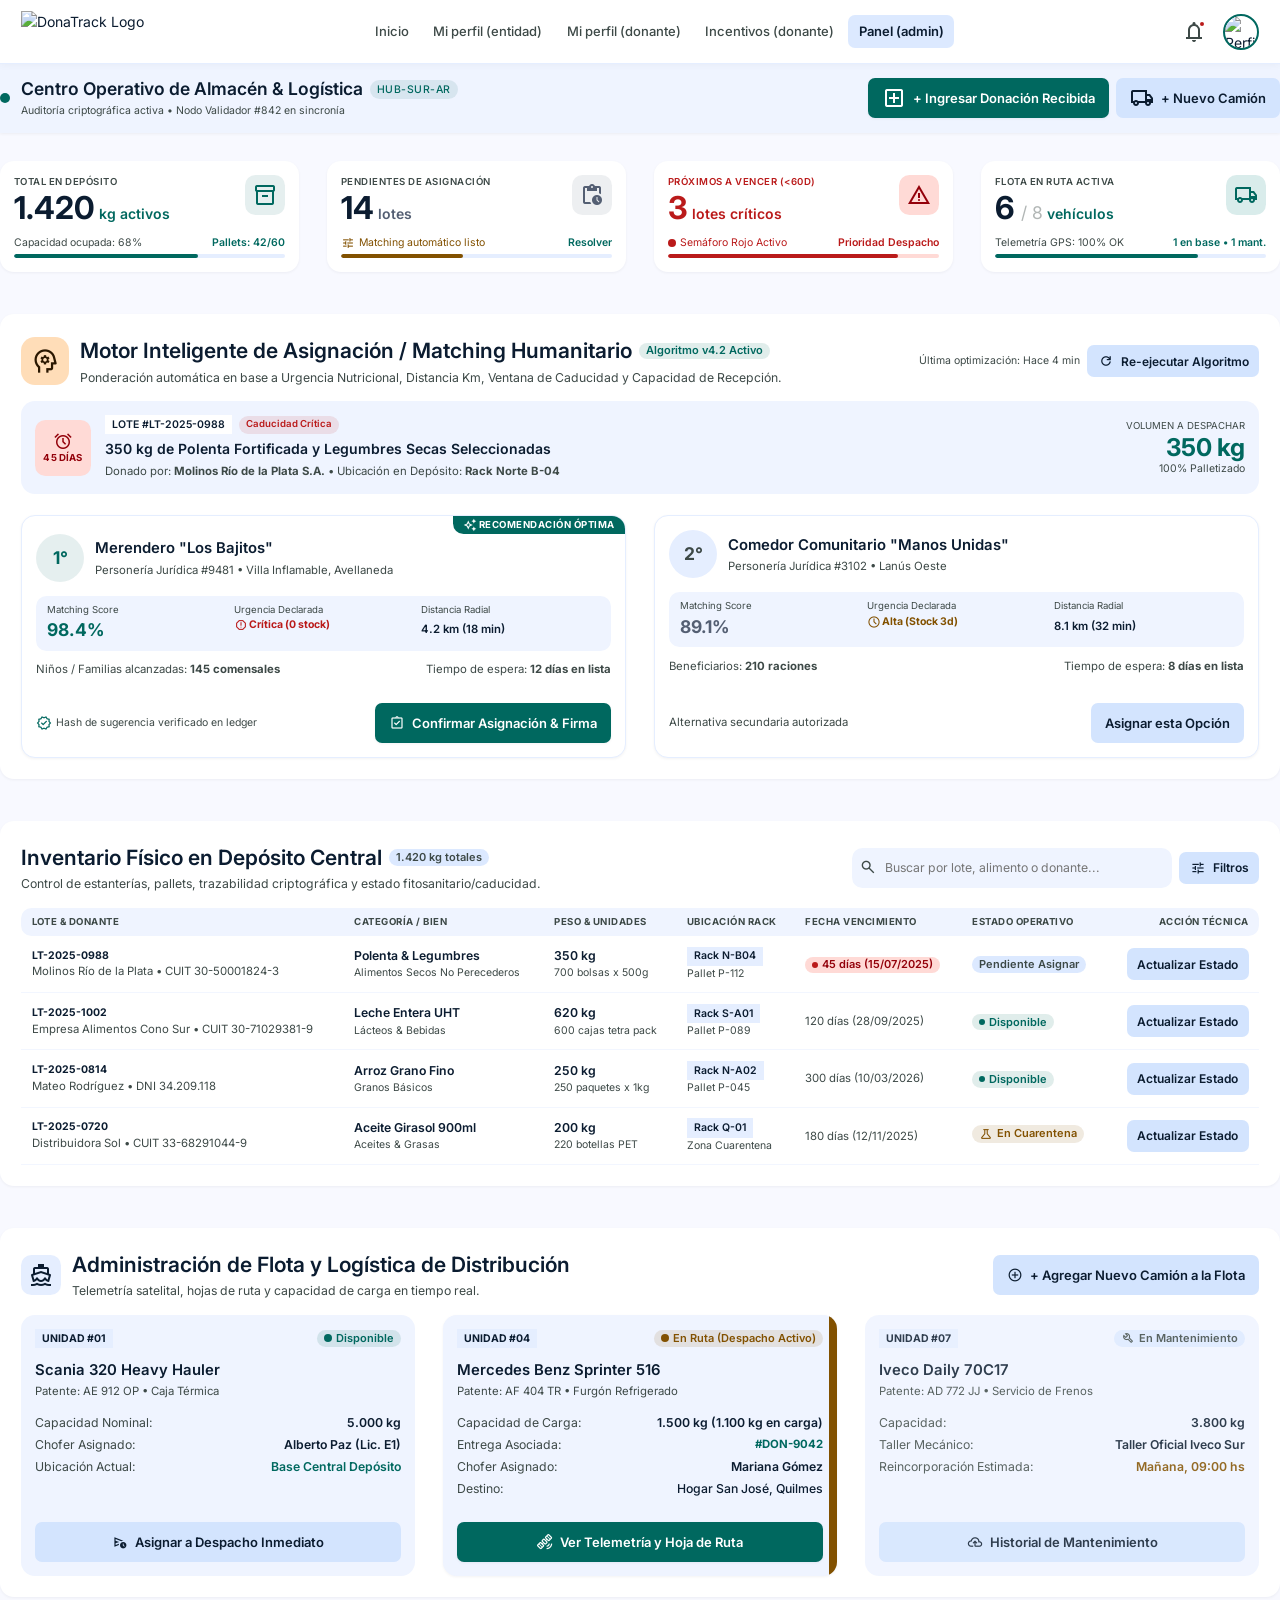
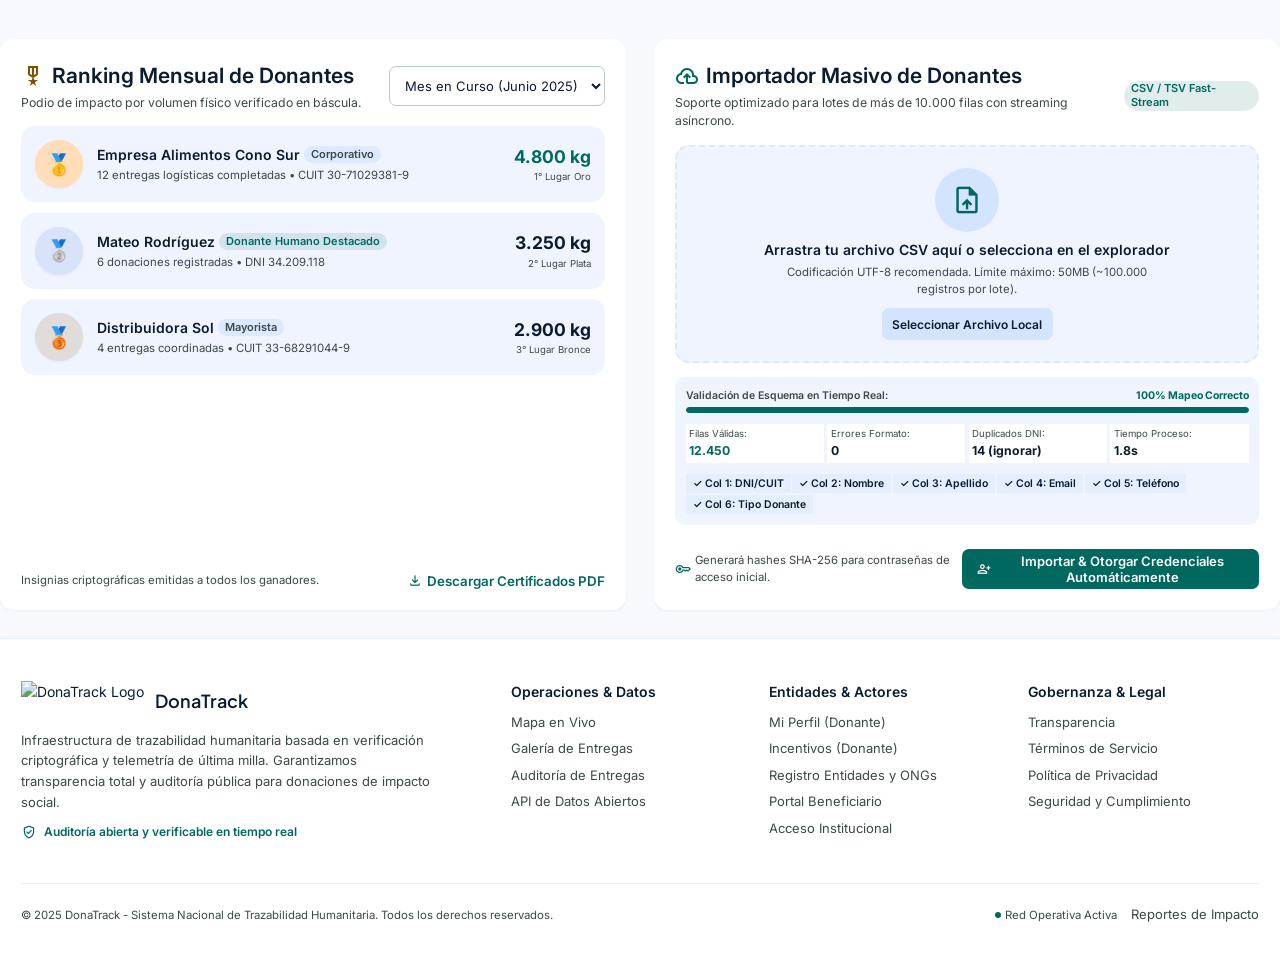
==== commit 49448aa3: "cambios menores 2" ====
--- a/pages/administrador.html
+++ b/pages/administrador.html
@@ -30,7 +30,7 @@
         <a class="nav-enlace" href="../index.html">Inicio</a>
         <a class="nav-enlace" href="entidadBeneficiaria.html">Mi perfil (entidad)</a>
         <a class="nav-enlace" href="donante.html">Mi perfil (donante)</a>
-        <a class="nav-enlace" href="donante.html#incentivos">Incentivos (donante)</a>
+        <a class="nav-enlace" href="incentivos.html">Incentivos (donante)</a>
         <a class="nav-enlace active" href="administrador.html">Panel (admin)</a>
       </nav>
 
@@ -39,7 +39,7 @@
           <span class="material-symbols-outlined">notifications</span>
           <span class="notif-badge-dot"></span>
         </button>
-        <a class="header-avatar-link" href="pages/donante.html" title="Mi perfil (donante)">
+        <a class="header-avatar-link" href="donante.html" title="Mi perfil (donante)">
           <img alt="Perfil de usuario" class="header-avatar" src="https://lh3.googleusercontent.com/aida-public/[base64]" />
         </a>
       </div>
@@ -1126,7 +1126,8 @@
         <div class="footer-col">
           <span class="footer-col-titulo">Entidades &amp; Actores</span>
           <div class="footer-col-lista">
-            <a class="footer-link" href="donante.html">Registro Donantes</a>
+            <a class="footer-link" href="donante.html">Mi Perfil (Donante)</a>
+            <a class="footer-link" href="incentivos.html">Incentivos (Donante)</a>
             <a class="footer-link" href="../index.html#registro">Registro Entidades y ONGs</a>
             <a class="footer-link" href="entidadBeneficiaria.html">Portal Beneficiario</a>
             <a class="footer-link" href="administrador.html">Acceso Institucional</a>
--- a/styles/administrador.css
+++ b/styles/administrador.css
@@ -128,7 +128,7 @@
 .admin-kpi-grid {
   display: grid;
   grid-template-columns: 1fr;
-  gap: var(--gutter-desktop);
+  gap: calc(var(--space-md) + 1rem);
 }
 
 @media (min-width: 640px) {
@@ -443,7 +443,7 @@
 .matching-cards-grid {
   display: grid;
   grid-template-columns: 1fr;
-  gap: var(--space-md);
+  gap: calc(var(--space-md) + 1rem);
 }
 
 @media (min-width: 1024px) {
@@ -679,7 +679,7 @@
 .fleet-grid {
   display: grid;
   grid-template-columns: 1fr;
-  gap: var(--gutter-desktop);
+  gap: calc(var(--space-md) + 1rem);
 }
 
 @media (min-width: 768px) {
@@ -749,7 +749,7 @@
 .ranking-csv-grid {
   display: grid;
   grid-template-columns: 1fr;
-  gap: var(--gutter-desktop);
+  gap: calc(var(--space-md) + 1rem);
 }
 
 @media (min-width: 1024px) {
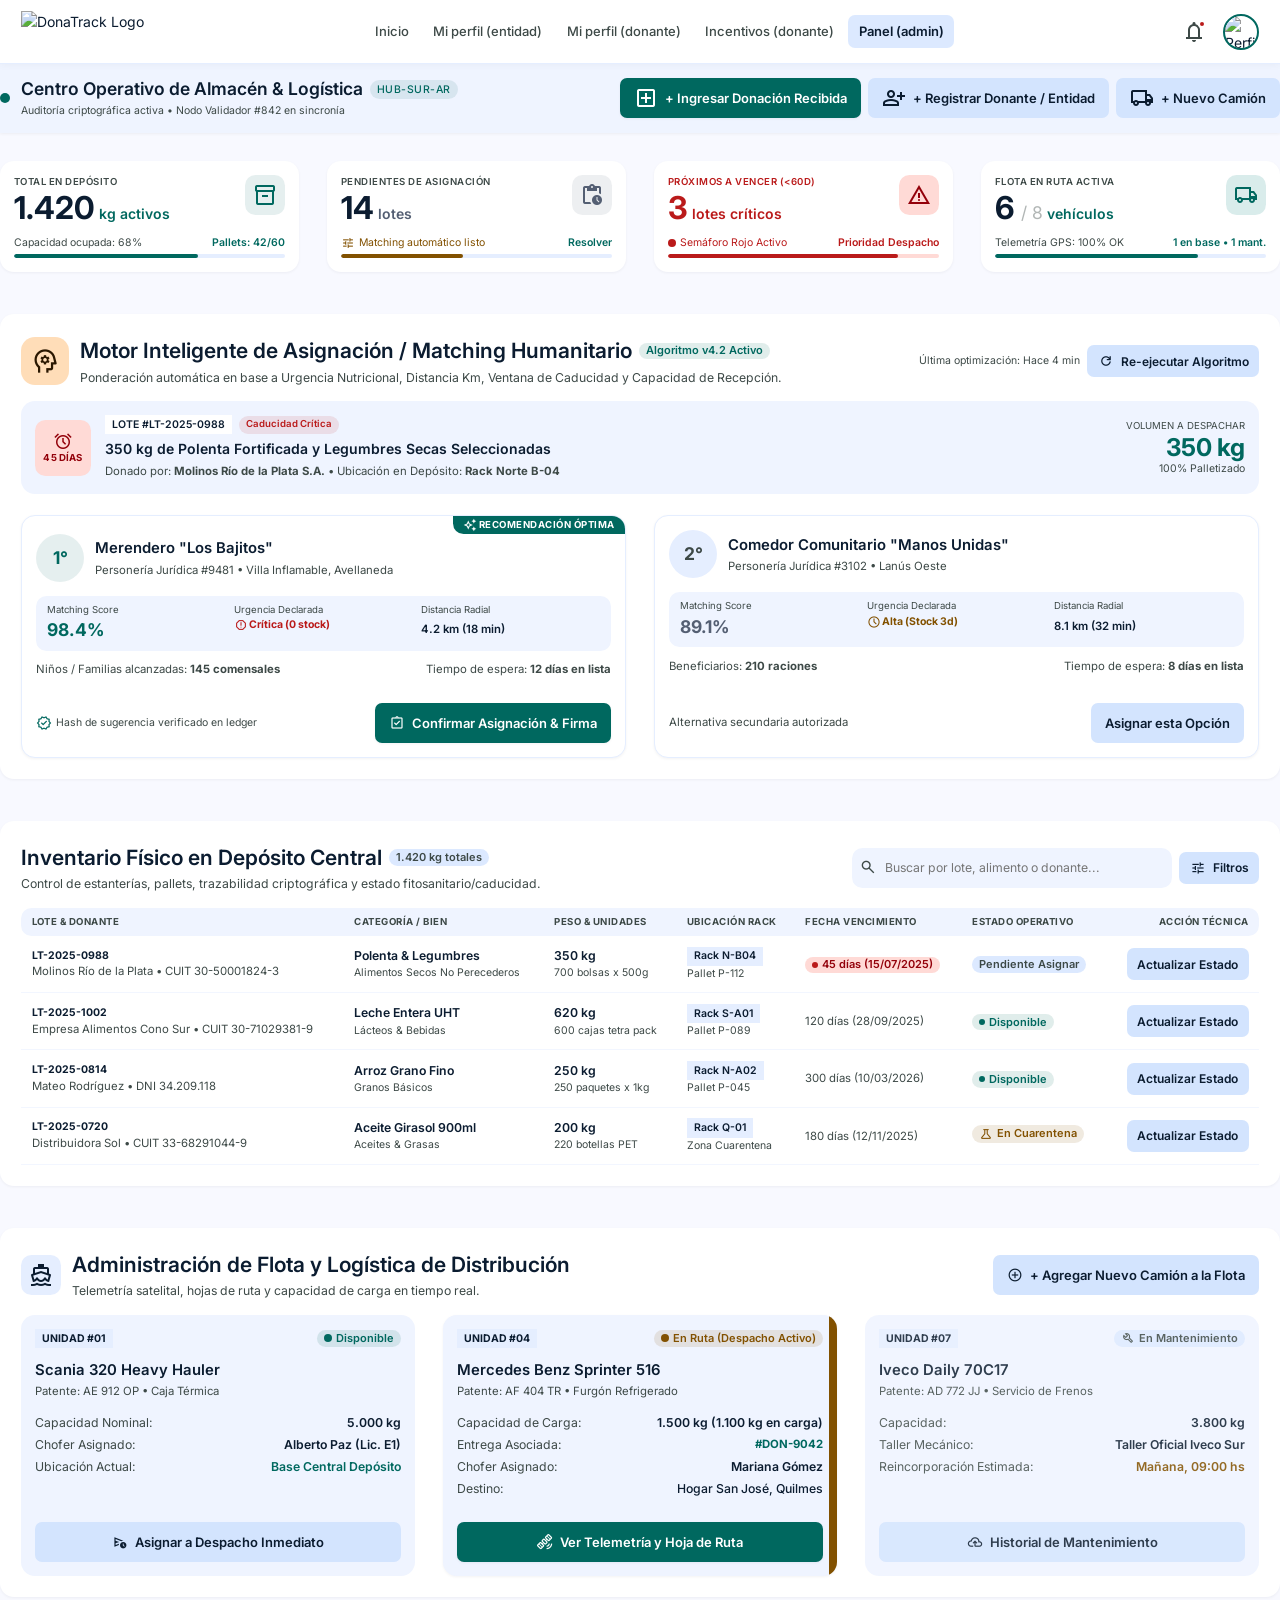
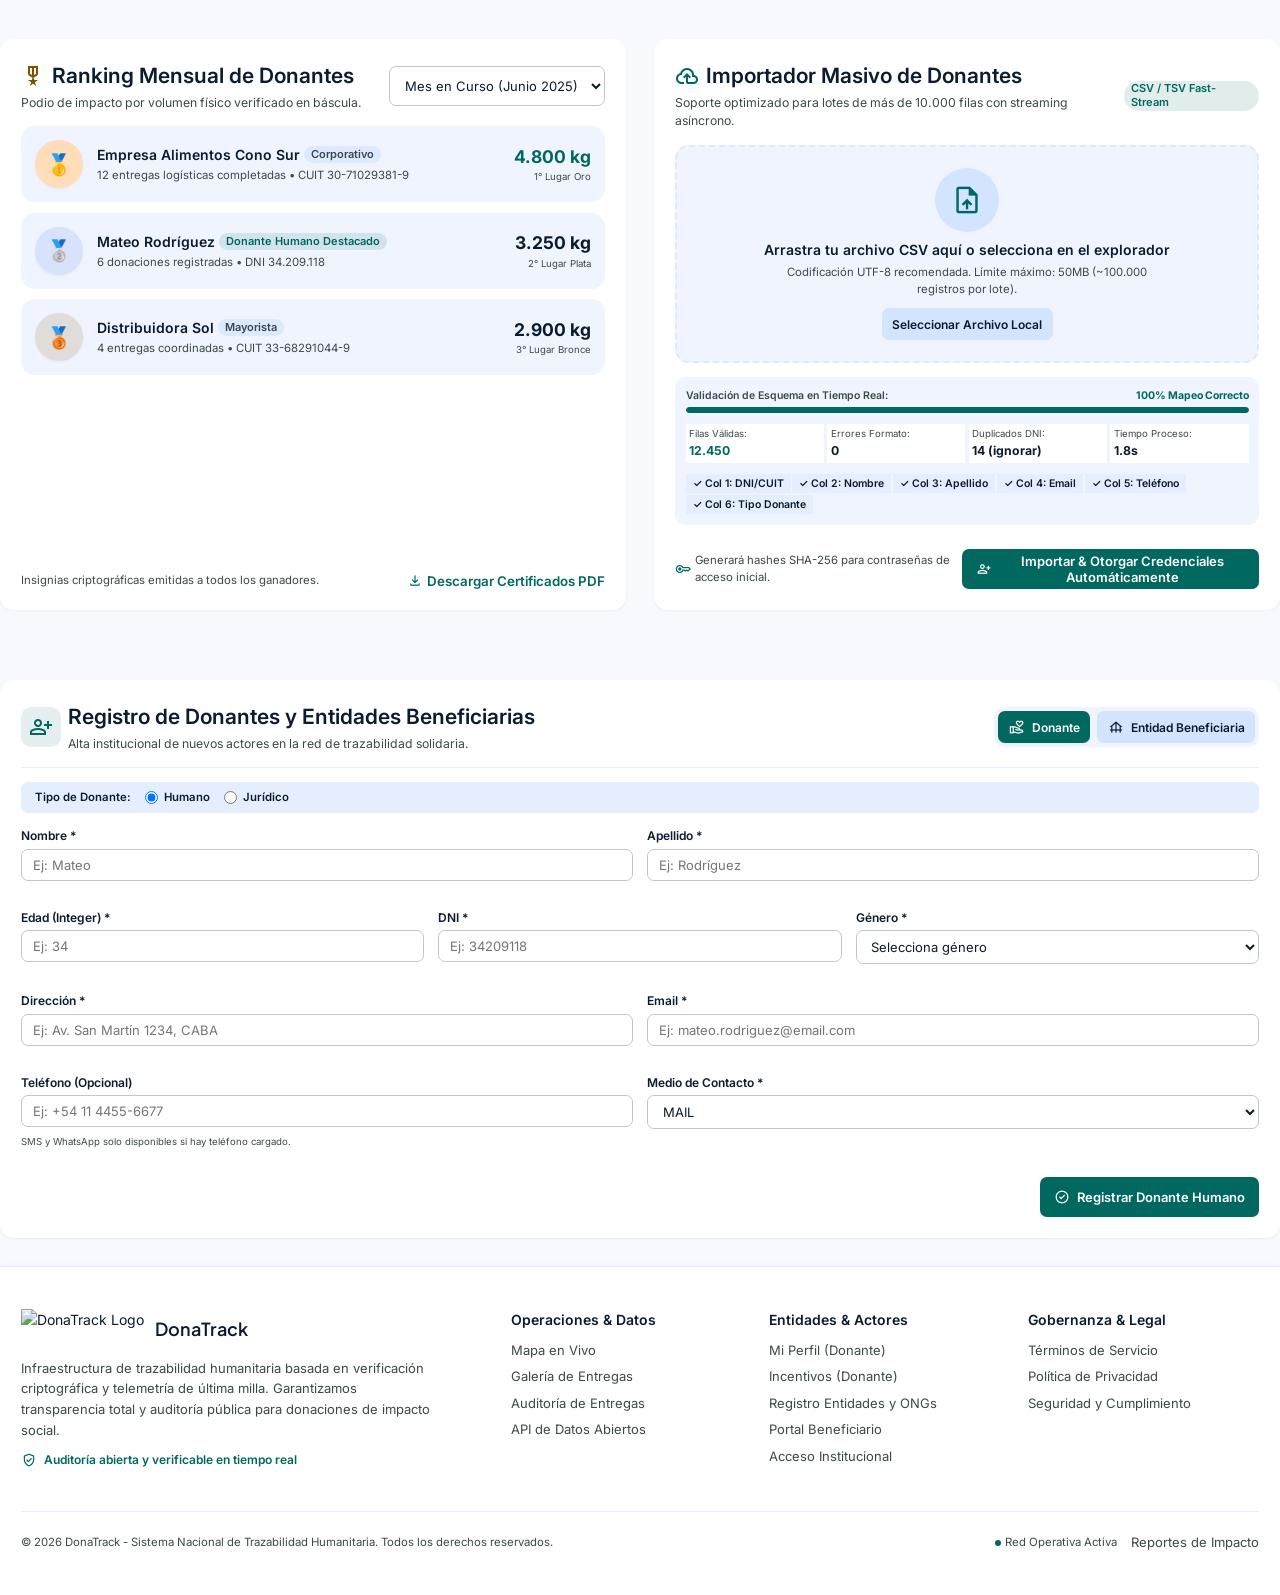
==== commit 8d1c9acd: "avances menores" ====
--- a/pages/administrador.html
+++ b/pages/administrador.html
@@ -39,7 +39,7 @@
           <span class="material-symbols-outlined">notifications</span>
           <span class="notif-badge-dot"></span>
         </button>
-        <a class="header-avatar-link" href="donante.html" title="Mi perfil (donante)">
+        <a class="header-avatar-link" href="javascript:void(0)" style="cursor: default;" title="Mi perfil (admin)">
           <img alt="Perfil de usuario" class="header-avatar" src="https://lh3.googleusercontent.com/aida-public/[base64]" />
         </a>
       </div>
@@ -68,6 +68,10 @@
             <span class="material-symbols-outlined">add_box</span>
             <span>+ Ingresar Donación Recibida</span>
           </button>
+          <a class="btn btn-tonal" href="#registro">
+            <span class="material-symbols-outlined">person_add</span>
+            <span>+ Registrar Donante / Entidad</span>
+          </a>
           <button class="btn btn-tonal" onclick="document.getElementById('modal-camion').classList.remove('hidden')">
             <span class="material-symbols-outlined">local_shipping</span>
             <span>+ Nuevo Camión</span>
@@ -815,11 +819,219 @@
         </section>
       </div>
 
+      <!-- 7. REGISTRO DE DONANTES Y ENTIDADES BENEFICIARIAS -->
+      <section class="admin-card-section" id="registro" style="margin-top: var(--space-xl);">
+        <div class="sm-flex-row" style="display: flex; flex-direction: column; justify-content: space-between; gap: var(--space-sm); padding-bottom: var(--space-md); border-bottom: 1px solid var(--surface-container);">
+          <div style="display: flex; align-items: center; gap: var(--space-xs);">
+            <div class="kpi-icon-pill kpi-icon-primary">
+              <span class="material-symbols-outlined">person_add</span>
+            </div>
+            <div>
+              <h2 class="section-title">Registro de Donantes y Entidades Beneficiarias</h2>
+              <p class="section-subtitle">Alta institucional de nuevos actores en la red de trazabilidad solidaria.</p>
+            </div>
+          </div>
+          
+          <!-- Selector Principal: Donante vs Entidad Beneficiaria -->
+          <div style="display: flex; gap: var(--space-xs); background-color: var(--surface-container-low); padding: 4px; border-radius: var(--radius-lg);">
+            <button class="btn btn-primary btn-sm" id="tab-btn-donante" onclick="conmutarTabRegistro('donante')" type="button">
+              <span class="material-symbols-outlined" style="font-size: 16px;">volunteer_activism</span>
+              <span>Donante</span>
+            </button>
+            <button class="btn btn-tonal btn-sm" id="tab-btn-entidad" onclick="conmutarTabRegistro('entidad')" type="button">
+              <span class="material-symbols-outlined" style="font-size: 16px;">foundation</span>
+              <span>Entidad Beneficiaria</span>
+            </button>
+          </div>
+        </div>
+
+        <!-- PANEL REGISTRO DONANTE -->
+        <div id="panel-registro-donante" style="margin-top: var(--space-md);">
+          <!-- Selector Subtipo: Humano vs Jurídico -->
+          <div style="display: flex; align-items: center; gap: var(--space-md); margin-bottom: var(--space-md); padding: var(--space-xs) var(--space-md); background-color: var(--surface-container); border-radius: var(--radius-md);">
+            <span style="font-size: 0.8125rem; font-weight: 600; color: var(--on-surface);">Tipo de Donante:</span>
+            <label style="display: flex; align-items: center; gap: 6px; font-size: 0.8125rem; cursor: pointer;">
+              <input checked name="tipo-donante" onchange="conmutarTipoDonante('humano')" type="radio" value="humano" />
+              <span style="font-weight: 600;">Humano</span>
+            </label>
+            <label style="display: flex; align-items: center; gap: 6px; font-size: 0.8125rem; cursor: pointer;">
+              <input name="tipo-donante" onchange="conmutarTipoDonante('juridico')" type="radio" value="juridico" />
+              <span style="font-weight: 600;">Jurídico</span>
+            </label>
+          </div>
+
+          <!-- Formulario Donante Humano -->
+          <form id="form-donante-humano" onsubmit="guardarDonanteHumano(event)">
+            <div class="md-grid-2" style="display: grid; grid-template-columns: 1fr; gap: var(--space-md);">
+              <div class="form-grupo">
+                <label class="form-label" for="humano-nombre">Nombre *</label>
+                <input class="form-input" id="humano-nombre" placeholder="Ej: Mateo" required type="text" />
+              </div>
+              <div class="form-grupo">
+                <label class="form-label" for="humano-apellido">Apellido *</label>
+                <input class="form-input" id="humano-apellido" placeholder="Ej: Rodríguez" required type="text" />
+              </div>
+            </div>
+
+            <div class="md-grid-3" style="display: grid; grid-template-columns: 1fr; gap: var(--space-md); margin-top: var(--space-md);">
+              <div class="form-grupo">
+                <label class="form-label" for="humano-edad">Edad (Integer) *</label>
+                <input class="form-input" id="humano-edad" min="1" placeholder="Ej: 34" required step="1" type="number" />
+              </div>
+              <div class="form-grupo">
+                <label class="form-label" for="humano-dni">DNI *</label>
+                <input class="form-input" id="humano-dni" placeholder="Ej: 34209118" required type="text" />
+              </div>
+              <div class="form-grupo">
+                <label class="form-label" for="humano-genero">Género *</label>
+                <select class="form-select" id="humano-genero" required>
+                  <option value="">Selecciona género</option>
+                  <option value="Femenino">Femenino</option>
+                  <option value="Masculino">Masculino</option>
+                  <option value="No binario">No binario</option>
+                  <option value="Otro">Otro / Prefiero no decir</option>
+                </select>
+              </div>
+            </div>
+
+            <div class="md-grid-2" style="display: grid; grid-template-columns: 1fr; gap: var(--space-md); margin-top: var(--space-md);">
+              <div class="form-grupo">
+                <label class="form-label" for="humano-direccion">Dirección *</label>
+                <input class="form-input" id="humano-direccion" placeholder="Ej: Av. San Martín 1234, CABA" required type="text" />
+              </div>
+              <div class="form-grupo">
+                <label class="form-label" for="humano-email">Email *</label>
+                <input class="form-input" id="humano-email" placeholder="Ej: mateo.rodriguez@email.com" required type="email" />
+              </div>
+            </div>
+
+            <div class="md-grid-2" style="display: grid; grid-template-columns: 1fr; gap: var(--space-md); margin-top: var(--space-md);">
+              <div class="form-grupo">
+                <label class="form-label" for="humano-telefono">Teléfono (Opcional)</label>
+                <input class="form-input" id="humano-telefono" oninput="validarTelefonoHumano()" placeholder="Ej: +54 11 4455-6677" type="tel" />
+                <span id="humano-telefono-hint" style="font-size: 0.6875rem; color: var(--on-surface-variant); display: block; margin-top: 4px;">SMS y WhatsApp solo disponibles si hay teléfono cargado.</span>
+              </div>
+              <div class="form-grupo">
+                <label class="form-label" for="humano-medio">Medio de Contacto *</label>
+                <select class="form-select" id="humano-medio" required>
+                  <option value="MAIL">MAIL</option>
+                  <option disabled id="opt-sms-humano" value="SMS">SMS (requiere teléfono cargado)</option>
+                  <option disabled id="opt-wsp-humano" value="WHATSAPP">WHATSAPP (requiere teléfono cargado)</option>
+                </select>
+              </div>
+            </div>
+
+            <div style="display: flex; justify-content: flex-end; margin-top: var(--space-md);">
+              <button class="btn btn-primary" type="submit">
+                <span class="material-symbols-outlined" style="font-size: 16px;">check_circle</span>
+                <span>Registrar Donante Humano</span>
+              </button>
+            </div>
+          </form>
+
+          <!-- Formulario Donante Jurídico -->
+          <form class="hidden" id="form-donante-juridico" onsubmit="guardarDonanteJuridico(event)">
+            <div class="md-grid-2" style="display: grid; grid-template-columns: 1fr; gap: var(--space-md);">
+              <div class="form-grupo">
+                <label class="form-label" for="juridico-razon">Razón Social *</label>
+                <input class="form-input" id="juridico-razon" placeholder="Ej: Alimentos del Cono Sur S.A." required type="text" />
+              </div>
+              <div class="form-grupo">
+                <label class="form-label" for="juridico-cuit">CUIT *</label>
+                <input class="form-input" id="juridico-cuit" placeholder="Ej: 30-71029381-9" required type="text" />
+              </div>
+            </div>
+
+            <div class="md-grid-2" style="display: grid; grid-template-columns: 1fr; gap: var(--space-md); margin-top: var(--space-md);">
+              <div class="form-grupo">
+                <label class="form-label" for="juridico-tipo">Tipo (Texto) *</label>
+                <input class="form-input" id="juridico-tipo" placeholder="Ej: Sociedad Anónima / Cooperativa / SRL" required type="text" />
+              </div>
+              <div class="form-grupo">
+                <label class="form-label" for="juridico-rubro">Rubro (Texto) *</label>
+                <input class="form-input" id="juridico-rubro" placeholder="Ej: Producción y Distribución de Alimentos" required type="text" />
+              </div>
+            </div>
+
+            <div class="md-grid-3" style="display: grid; grid-template-columns: 1fr; gap: var(--space-md); margin-top: var(--space-md);">
+              <div class="form-grupo">
+                <label class="form-label" for="juridico-email">Email *</label>
+                <input class="form-input" id="juridico-email" placeholder="Ej: contacto@conosur.com.ar" required type="email" />
+              </div>
+              <div class="form-grupo">
+                <label class="form-label" for="juridico-telefono">Teléfono *</label>
+                <input class="form-input" id="juridico-telefono" oninput="validarTelefonoJuridico()" placeholder="Ej: +54 11 5566-7788" required type="tel" />
+                <span id="juridico-telefono-hint" style="font-size: 0.6875rem; color: var(--on-surface-variant); display: block; margin-top: 4px;">SMS y WhatsApp solo disponibles si hay teléfono cargado.</span>
+              </div>
+              <div class="form-grupo">
+                <label class="form-label" for="juridico-medio">Medio de Contacto *</label>
+                <select class="form-select" id="juridico-medio" required>
+                  <option value="MAIL">MAIL</option>
+                  <option disabled id="opt-sms-juridico" value="SMS">SMS (requiere teléfono cargado)</option>
+                  <option disabled id="opt-wsp-juridico" value="WHATSAPP">WHATSAPP (requiere teléfono cargado)</option>
+                </select>
+              </div>
+            </div>
+
+            <div style="display: flex; justify-content: flex-end; margin-top: var(--space-md);">
+              <button class="btn btn-primary" type="submit">
+                <span class="material-symbols-outlined" style="font-size: 16px;">check_circle</span>
+                <span>Registrar Donante Jurídico</span>
+              </button>
+            </div>
+          </form>
+        </div>
+
+        <!-- PANEL REGISTRO ENTIDAD BENEFICIARIA -->
+        <div class="hidden" id="panel-registro-entidad" style="margin-top: var(--space-md);">
+          <form id="form-entidad-beneficiaria" onsubmit="guardarEntidadBeneficiaria(event)">
+            <div class="form-grupo">
+              <label class="form-label" for="entidad-razon">Razón Social *</label>
+              <input class="form-input" id="entidad-razon" placeholder="Ej: Comedor Infantil Rayito de Sol" required type="text" />
+            </div>
+
+            <div class="md-grid-2" style="display: grid; grid-template-columns: 1fr; gap: var(--space-md); margin-top: var(--space-md);">
+              <div class="form-grupo">
+                <label class="form-label" for="entidad-direccion">Dirección *</label>
+                <input class="form-input" id="entidad-direccion" placeholder="Ej: Calle Mitre 1450, Quilmes" required type="text" />
+              </div>
+              <div class="form-grupo">
+                <label class="form-label" for="entidad-telefono">Teléfono *</label>
+                <input class="form-input" id="entidad-telefono" placeholder="Ej: +54 11 4789-0123" required type="tel" />
+              </div>
+            </div>
+
+            <!-- Lista de Emails Dinámica -->
+            <div class="form-grupo" style="margin-top: var(--space-md);">
+              <label class="form-label">Lista de Emails *</label>
+              <div style="display: flex; gap: var(--space-xs);">
+                <input class="form-input" id="entidad-nuevo-email" placeholder="Ingresa un correo (ej: direccion@comedor.org)" type="email" />
+                <button class="btn btn-tonal" onclick="agregarEmailEntidad()" style="flex-shrink: 0;" type="button">
+                  <span class="material-symbols-outlined" style="font-size: 16px;">add</span>
+                  <span>Agregar Email</span>
+                </button>
+              </div>
+              <div id="entidad-emails-tags" style="display: flex; flex-wrap: wrap; gap: var(--space-xs); margin-top: var(--space-xs);">
+                <!-- Emails cargados -->
+              </div>
+              <span id="entidad-emails-error" style="display: none; font-size: 0.75rem; color: var(--error); margin-top: 4px;">Debes ingresar al menos un correo electrónico en la lista.</span>
+            </div>
+
+            <div style="display: flex; justify-content: flex-end; margin-top: var(--space-md);">
+              <button class="btn btn-primary" type="submit">
+                <span class="material-symbols-outlined" style="font-size: 16px;">check_circle</span>
+                <span>Registrar Entidad Beneficiaria</span>
+              </button>
+            </div>
+          </form>
+        </div>
+      </section>
+
     </div>
 
     <!-- MODAL: INGRESAR DONACIÓN RECIBIDA EN DEPÓSITO -->
     <div class="modal-overlay hidden" id="modal-ingreso">
-      <div class="modal-contenedor" style="max-width: 680px;">
+      <div class="modal-contenedor" style="max-width: 740px; max-height: 85vh; overflow-y: auto;">
         <div class="modal-header">
           <div style="display: flex; align-items: center; gap: var(--space-sm);">
             <div class="kpi-icon-pill kpi-icon-primary">
@@ -827,7 +1039,7 @@
             </div>
             <div>
               <h3 style="font-size: 1.25rem; font-weight: 600; color: var(--on-surface); margin: 0;">Ingresar Donación Recibida en Depósito</h3>
-              <p style="font-size: 0.8125rem; color: var(--on-surface-variant); margin: 2px 0 0 0;">Generación de lote con pesaje de báscula y ubicación física.</p>
+              <p style="font-size: 0.8125rem; color: var(--on-surface-variant); margin: 2px 0 0 0;">Carga realizada por el Administrador al recibir la entrega física del Donante.</p>
             </div>
           </div>
           <button class="modal-cerrar" onclick="document.getElementById('modal-ingreso').classList.add('hidden')" type="button">
@@ -836,9 +1048,9 @@
         </div>
 
         <form id="form-ingreso-donacion" onsubmit="guardarNuevaDonacion(event)">
-          <!-- Buscador Autocompletable de Donante -->
+          <!-- 1. usuario: Donante (Buscador Autocompletable de Donante) -->
           <div class="form-grupo">
-            <label class="form-label">Asociar Persona o Entidad Donante *</label>
+            <label class="form-label" for="buscador-donante">Usuario / Donante *</label>
             <div style="position: relative;">
               <input autocomplete="off" class="form-input" id="buscador-donante" oninput="buscarDonantePredictivo(this.value)" placeholder="Escribe DNI, CUIT o Nombre (ej: Mateo, Molinos, 30-50...)" required="" type="text"/>
               <span class="material-symbols-outlined" style="position: absolute; right: 12px; top: 12px; color: var(--on-surface-variant); font-size: 18px; pointer-events: none;">person_search</span>
@@ -862,63 +1074,37 @@
             <p class="hidden" id="donante-seleccionado-info" style="font-family: var(--font-mono); font-size: 0.75rem; color: var(--primary); margin-top: 4px;">Donante vinculado correctamente</p>
           </div>
 
-          <div style="display: grid; grid-template-columns: 1fr; gap: var(--space-md);" class="md-grid-2">
-            <!-- Tipo de bien -->
-            <div class="form-grupo">
-              <label class="form-label">Descripción del Bien / Alimento *</label>
-              <input class="form-input" placeholder="Ej: Arroz largo fino 1kg" required="" type="text"/>
-            </div>
-            <!-- Categoría -->
-            <div class="form-grupo">
-              <label class="form-label">Categoría Nutricional *</label>
-              <select class="form-select">
-                <option>Alimentos Secos / Granos</option>
-                <option>Lácteos y Derivados</option>
-                <option>Enlatados y Conservas</option>
-                <option>Aceites y Grasas</option>
-                <option>Higiene y Limpieza</option>
-              </select>
-            </div>
-          </div>
-
-          <div style="display: grid; grid-template-columns: 1fr; gap: var(--space-md);" class="md-grid-3">
-            <!-- Cantidad Unidades -->
-            <div class="form-grupo">
-              <label class="form-label">Unidades de Envase *</label>
-              <input class="form-input" placeholder="Ej: 500" required="" type="number"/>
-            </div>
-            <!-- Peso en Kg -->
-            <div class="form-grupo">
-              <label class="form-label">Peso Total Balanza (Kg) *</label>
-              <input class="form-input" placeholder="Ej: 500.0" required="" step="0.1" type="number"/>
-            </div>
-            <!-- Lote Interno Generado -->
-            <div class="form-grupo">
-              <label class="form-label">Lote Interno Generado</label>
-              <input class="form-input" readonly="" style="background-color: var(--surface-container); font-family: var(--font-mono); font-weight: 700;" type="text" value="LT-2025-1049"/>
-            </div>
-          </div>
-
-          <div style="display: grid; grid-template-columns: 1fr; gap: var(--space-md);" class="md-grid-2">
-            <!-- Ubicación Estantería/Pallet -->
-            <div class="form-grupo">
-              <label class="form-label">Ubicación Rack / Estantería / Pallet *</label>
-              <input class="form-input" placeholder="Ej: Rack Norte N-B09 (Pallet 14)" required="" type="text"/>
-            </div>
-            <!-- Fecha de Vencimiento Estricta -->
-            <div class="form-grupo">
-              <label class="form-label" style="color: var(--error);">Fecha de Vencimiento (Control Estricto) *</label>
-              <input class="form-input" required="" type="date"/>
-            </div>
-          </div>
-
-          <div style="display: flex; align-items: center; justify-content: flex-end; gap: var(--space-sm); margin-top: var(--space-md);">
+          <!-- 2. descripcion: String -->
+          <div class="form-grupo" style="margin-top: var(--space-sm);">
+            <label class="form-label" for="donacion-descripcion">Descripción General de la Donación *</label>
+            <textarea class="form-textarea" id="donacion-descripcion" placeholder="Ej: Donación recibida en depósito con víveres secos, leche y artículos de abrigo..." required rows="2"></textarea>
+          </div>
+
+          <!-- 3. listaDeBienes: Múltiples bienes dinámicos -->
+          <div class="form-grupo" style="margin-top: var(--space-md);">
+            <div style="display: flex; align-items: center; justify-content: space-between; margin-bottom: var(--space-xs);">
+              <div>
+                <label class="form-label" style="margin: 0; font-weight: 700;">Lista de Bienes *</label>
+                <span style="font-size: 0.75rem; color: var(--on-surface-variant);">Permite registrar uno o más bienes con sus datos específicos.</span>
+              </div>
+              <button class="btn btn-tonal btn-sm" onclick="agregarBienADonacion()" type="button">
+                <span class="material-symbols-outlined" style="font-size: 16px;">add</span>
+                <span>+ Agregar Bien</span>
+              </button>
+            </div>
+
+            <div id="contenedor-lista-bienes" style="display: flex; flex-direction: column; gap: var(--space-sm);">
+              <!-- Los bienes se insertan dinámicamente -->
+            </div>
+          </div>
+
+          <div style="display: flex; align-items: center; justify-content: flex-end; gap: var(--space-sm); margin-top: var(--space-md); padding-top: var(--space-sm); border-top: 1px solid var(--surface-container);">
             <button class="btn btn-tonal" onclick="document.getElementById('modal-ingreso').classList.add('hidden')" type="button">
               Cancelar
             </button>
             <button class="btn btn-primary" type="submit">
               <span class="material-symbols-outlined" style="font-size: 16px;">check_circle</span>
-              <span>Registrar Ingreso en Inventario</span>
+              <span>Registrar Donación en Depósito</span>
             </button>
           </div>
         </form>
@@ -1137,7 +1323,6 @@
         <div class="footer-col">
           <span class="footer-col-titulo">Gobernanza &amp; Legal</span>
           <div class="footer-col-lista">
-            <a class="footer-link" href="../index.html#transparencia">Transparencia</a>
             <a class="footer-link" href="#">Términos de Servicio</a>
             <a class="footer-link" href="#">Política de Privacidad</a>
             <a class="footer-link" href="#">Seguridad y Cumplimiento</a>
@@ -1146,7 +1331,7 @@
       </div>
 
       <div class="footer-bottom">
-        <span style="font-size: 0.8125rem;">© 2025 DonaTrack - Sistema Nacional de Trazabilidad Humanitaria. Todos los derechos reservados.</span>
+        <span style="font-size: 0.8125rem;">© 2026 DonaTrack - Sistema Nacional de Trazabilidad Humanitaria. Todos los derechos reservados.</span>
         <div style="display: flex; align-items: center; gap: var(--space-md); font-size: 0.8125rem;">
           <span style="display: inline-flex; align-items: center; gap: 4px;">
             <span class="pulse-dot" style="width: 6px; height: 6px;"></span> Red Operativa Activa
@@ -1196,13 +1381,337 @@
       info.classList.remove('hidden');
     }
 
-    // 3. Guardar Donación
+    // 3. Gestión Dinámica de Bienes en Donación
+    const subcategoriasDonacion = {
+      "Alimentos": ["No perecederos", "Frescos", "Lácteos", "Bebidas", "Enlatados", "Harinas y Legumbres"],
+      "Ropa y Calzado": ["Abrigo", "Ropa de niños", "Ropa de adultos", "Calzado", "Mantas y Frazadas"],
+      "Salud e Higiene": ["Medicamentos", "Higiene personal", "Primeros auxilios", "Insumos médicos"],
+      "Muebles y Equipamiento": ["Sillas y Sillones", "Mesas", "Camas y Colchones", "Electrodomésticos", "Armarios"],
+      "Tecnología y Educación": ["Computadoras", "Útiles escolares", "Libros", "Celulares y Tablets"],
+      "Construcción y Reparación": ["Herramientas", "Pintura", "Materiales", "Ferretería"]
+    };
+
+    let bienItemCounter = 0;
+
+    function agregarBienADonacion() {
+      bienItemCounter++;
+      const container = document.getElementById('contenedor-lista-bienes');
+      const bienCard = document.createElement('div');
+      bienCard.className = 'bien-item-card';
+      bienCard.id = `bien-item-${bienItemCounter}`;
+      bienCard.style.cssText = 'background-color: var(--surface-container-lowest); border: 1px solid var(--outline-variant); border-radius: var(--radius-md); padding: var(--space-sm); position: relative;';
+
+      const categoriasOptions = Object.keys(subcategoriasDonacion).map(cat => `<option value="${cat}">${cat}</option>`).join('');
+
+      bienCard.innerHTML = `
+        <div style="display: flex; align-items: center; justify-content: space-between; margin-bottom: var(--space-xs);">
+          <span style="font-size: 0.8125rem; font-weight: 700; color: var(--primary); display: inline-flex; align-items: center; gap: 4px;">
+            <span class="material-symbols-outlined" style="font-size: 16px;">inventory_2</span>
+            Bien #${container.children.length + 1}
+          </span>
+          <button type="button" class="btn btn-tonal btn-sm" onclick="eliminarBienDeDonacion(${bienItemCounter})" style="padding: 2px 6px; font-size: 0.75rem; color: var(--error);" title="Eliminar este bien">
+            <span class="material-symbols-outlined" style="font-size: 14px;">delete</span>
+          </button>
+        </div>
+        
+        <div style="display: grid; grid-template-columns: repeat(auto-fit, minmax(130px, 1fr)); gap: var(--space-xs);">
+          <div class="form-grupo">
+            <label class="form-label" style="font-size: 0.75rem;">Categoría *</label>
+            <select class="form-select select-categoria-bien" required onchange="actualizarSubcategoriaBien(this)">
+              <option value="">Seleccionar</option>
+              ${categoriasOptions}
+            </select>
+          </div>
+
+          <div class="form-grupo">
+            <label class="form-label" style="font-size: 0.75rem;">Subcategoría *</label>
+            <select class="form-select select-subcategoria-bien" required disabled>
+              <option value="">Primero elija categoría</option>
+            </select>
+          </div>
+
+          <div class="form-grupo">
+            <label class="form-label" style="font-size: 0.75rem;">Cantidad *</label>
+            <input class="form-input bien-cantidad" type="number" min="1" step="1" placeholder="Ej: 50" required />
+          </div>
+
+          <div class="form-grupo">
+            <label class="form-label" style="font-size: 0.75rem;">Peso (kg) *</label>
+            <input class="form-input bien-peso" type="number" min="0.1" step="0.1" placeholder="Ej: 25.5" required />
+          </div>
+
+          <div class="form-grupo">
+            <label class="form-label" style="font-size: 0.75rem;">Volumen (m³) *</label>
+            <input class="form-input bien-volumen" type="number" min="0.01" step="0.01" placeholder="Ej: 0.8" required />
+          </div>
+
+          <div class="form-grupo">
+            <label class="form-label" style="font-size: 0.75rem;">Estado *</label>
+            <select class="form-select bien-es-nuevo" required>
+              <option value="true">Nuevo</option>
+              <option value="false">Usado en buen estado</option>
+            </select>
+          </div>
+
+          <div class="form-grupo">
+            <label class="form-label" style="font-size: 0.75rem;">Caducidad (Opcional)</label>
+            <input class="form-input bien-caducidad" type="date" />
+          </div>
+        </div>
+      `;
+
+      container.appendChild(bienCard);
+      renumerarBienes();
+    }
+
+    function eliminarBienDeDonacion(id) {
+      const item = document.getElementById(`bien-item-${id}`);
+      if (item) {
+        const container = document.getElementById('contenedor-lista-bienes');
+        if (container.children.length <= 1) {
+          alert('La donación debe contener al menos un bien.');
+          return;
+        }
+        item.remove();
+        renumerarBienes();
+      }
+    }
+
+    function renumerarBienes() {
+      const items = document.querySelectorAll('#contenedor-lista-bienes .bien-item-card');
+      items.forEach((card, index) => {
+        const label = card.querySelector('span');
+        if (label) {
+          label.innerHTML = `<span class="material-symbols-outlined" style="font-size: 16px;">inventory_2</span> Bien #${index + 1}`;
+        }
+      });
+    }
+
+    function actualizarSubcategoriaBien(catSelect) {
+      const parentCard = catSelect.closest('.bien-item-card');
+      const subSelect = parentCard.querySelector('.select-subcategoria-bien');
+      const cat = catSelect.value;
+
+      if (cat && subcategoriasDonacion[cat]) {
+        subSelect.disabled = false;
+        subSelect.innerHTML = '<option value="">Seleccionar subcategoría</option>' + 
+          subcategoriasDonacion[cat].map(sub => `<option value="${sub}">${sub}</option>`).join('');
+      } else {
+        subSelect.disabled = true;
+        subSelect.innerHTML = '<option value="">Primero elija categoría</option>';
+      }
+    }
+
     function guardarNuevaDonacion(e) {
       e.preventDefault();
+      const donante = document.getElementById('buscador-donante').value;
+      const itemsCards = document.querySelectorAll('#contenedor-lista-bienes .bien-item-card');
+
+      if (itemsCards.length === 0) {
+        alert('Debe agregar al menos un bien a la donación.');
+        return;
+      }
+
+      const listaDeBienes = [];
+      itemsCards.forEach(card => {
+        listaDeBienes.push({
+          categoria: card.querySelector('.select-categoria-bien').value,
+          subcategoria: card.querySelector('.select-subcategoria-bien').value,
+          cantidad: parseInt(card.querySelector('.bien-cantidad').value, 10),
+          peso: parseFloat(card.querySelector('.bien-peso').value),
+          volumen: parseFloat(card.querySelector('.bien-volumen').value),
+          esNuevo: card.querySelector('.bien-es-nuevo').value === 'true',
+          fechaCaducidad: card.querySelector('.bien-caducidad').value || null
+        });
+      });
+
       document.getElementById('modal-ingreso').classList.add('hidden');
-      mostrarToast('Lote Ingresado al Depósito', 'Lote #LT-2025-1049 registrado correctamente en Rack Norte. Control de caducidad iniciado.', 'inventory_2');
+      mostrarToast('Donación Ingresada al Depósito', `Carga con ${listaDeBienes.length} bien(es) recibida de ${donante}. Registro de inventario y lote completado.`, 'inventory_2');
       e.target.reset();
       document.getElementById('donante-seleccionado-info').classList.add('hidden');
+      document.getElementById('contenedor-lista-bienes').innerHTML = '';
+      agregarBienADonacion();
+    }
+
+    // Inicializar primer bien por defecto
+    document.addEventListener('DOMContentLoaded', () => {
+      if (document.getElementById('contenedor-lista-bienes') && document.getElementById('contenedor-lista-bienes').children.length === 0) {
+        agregarBienADonacion();
+      }
+    });
+
+    // 3.1 Funciones de Registro (Donante Humano / Jurídico y Entidad Beneficiaria)
+    function conmutarTabRegistro(tipo) {
+      const btnDonante = document.getElementById('tab-btn-donante');
+      const btnEntidad = document.getElementById('tab-btn-entidad');
+      const panelDonante = document.getElementById('panel-registro-donante');
+      const panelEntidad = document.getElementById('panel-registro-entidad');
+
+      if (tipo === 'donante') {
+        btnDonante.className = 'btn btn-primary btn-sm';
+        btnEntidad.className = 'btn btn-tonal btn-sm';
+        panelDonante.classList.remove('hidden');
+        panelEntidad.classList.add('hidden');
+      } else {
+        btnDonante.className = 'btn btn-tonal btn-sm';
+        btnEntidad.className = 'btn btn-primary btn-sm';
+        panelDonante.classList.add('hidden');
+        panelEntidad.classList.remove('hidden');
+      }
+    }
+
+    function conmutarTipoDonante(subtipo) {
+      const formHumano = document.getElementById('form-donante-humano');
+      const formJuridico = document.getElementById('form-donante-juridico');
+
+      if (subtipo === 'humano') {
+        formHumano.classList.remove('hidden');
+        formJuridico.classList.add('hidden');
+      } else {
+        formHumano.classList.add('hidden');
+        formJuridico.classList.remove('hidden');
+      }
+    }
+
+    function validarTelefonoHumano() {
+      const telInput = document.getElementById('humano-telefono');
+      const medioSelect = document.getElementById('humano-medio');
+      const optSms = document.getElementById('opt-sms-humano');
+      const optWsp = document.getElementById('opt-wsp-humano');
+      const hint = document.getElementById('humano-telefono-hint');
+
+      const tieneTel = telInput.value.trim().length > 0;
+      optSms.disabled = !tieneTel;
+      optWsp.disabled = !tieneTel;
+
+      if (tieneTel) {
+        optSms.textContent = 'SMS';
+        optWsp.textContent = 'WHATSAPP';
+        if (hint) hint.textContent = 'Canales telefónicos (SMS/WhatsApp) habilitados.';
+      } else {
+        optSms.textContent = 'SMS (requiere teléfono cargado)';
+        optWsp.textContent = 'WHATSAPP (requiere teléfono cargado)';
+        if (hint) hint.textContent = 'SMS y WhatsApp solo disponibles si hay teléfono cargado.';
+        if (medioSelect.value === 'SMS' || medioSelect.value === 'WHATSAPP') {
+          medioSelect.value = 'MAIL';
+        }
+      }
+    }
+
+    function validarTelefonoJuridico() {
+      const telInput = document.getElementById('juridico-telefono');
+      const medioSelect = document.getElementById('juridico-medio');
+      const optSms = document.getElementById('opt-sms-juridico');
+      const optWsp = document.getElementById('opt-wsp-juridico');
+      const hint = document.getElementById('juridico-telefono-hint');
+
+      const tieneTel = telInput.value.trim().length > 0;
+      optSms.disabled = !tieneTel;
+      optWsp.disabled = !tieneTel;
+
+      if (tieneTel) {
+        optSms.textContent = 'SMS';
+        optWsp.textContent = 'WHATSAPP';
+        if (hint) hint.textContent = 'Canales telefónicos (SMS/WhatsApp) habilitados.';
+      } else {
+        optSms.textContent = 'SMS (requiere teléfono cargado)';
+        optWsp.textContent = 'WHATSAPP (requiere teléfono cargado)';
+        if (hint) hint.textContent = 'SMS y WhatsApp solo disponibles si hay teléfono cargado.';
+        if (medioSelect.value === 'SMS' || medioSelect.value === 'WHATSAPP') {
+          medioSelect.value = 'MAIL';
+        }
+      }
+    }
+
+    let listaEmailsEntidad = [];
+
+    function renderizarEmailsEntidad() {
+      const container = document.getElementById('entidad-emails-tags');
+      const errorMsg = document.getElementById('entidad-emails-error');
+      container.innerHTML = '';
+      
+      if (listaEmailsEntidad.length > 0 && errorMsg) {
+        errorMsg.style.display = 'none';
+      }
+
+      listaEmailsEntidad.forEach((email, index) => {
+        const chip = document.createElement('div');
+        chip.style.cssText = 'display: inline-flex; align-items: center; gap: 6px; padding: 4px 10px; background-color: var(--surface-container-high); border-radius: var(--radius-full); font-size: 0.8125rem; color: var(--on-surface); border: 1px solid var(--outline-variant);';
+        chip.innerHTML = `
+          <span>${email}</span>
+          <button type="button" onclick="eliminarEmailEntidad(${index})" style="background: none; border: none; cursor: pointer; display: inline-flex; align-items: center; color: var(--on-surface-variant); padding: 0;">
+            <span class="material-symbols-outlined" style="font-size: 14px;">close</span>
+          </button>
+        `;
+        container.appendChild(chip);
+      });
+    }
+
+    function agregarEmailEntidad() {
+      const input = document.getElementById('entidad-nuevo-email');
+      const val = input.value.trim();
+      const errorMsg = document.getElementById('entidad-emails-error');
+
+      if (!val || !val.includes('@') || !val.includes('.')) {
+        alert('Por favor ingrese una dirección de correo válida.');
+        input.focus();
+        return;
+      }
+
+      if (listaEmailsEntidad.includes(val)) {
+        alert('Este correo ya fue agregado a la lista.');
+        input.focus();
+        return;
+      }
+
+      listaEmailsEntidad.push(val);
+      input.value = '';
+      renderizarEmailsEntidad();
+    }
+
+    function eliminarEmailEntidad(index) {
+      listaEmailsEntidad.splice(index, 1);
+      renderizarEmailsEntidad();
+    }
+
+    function guardarDonanteHumano(e) {
+      e.preventDefault();
+      const nombre = document.getElementById('humano-nombre').value;
+      const apellido = document.getElementById('humano-apellido').value;
+      const dni = document.getElementById('humano-dni').value;
+      const medio = document.getElementById('humano-medio').value;
+
+      mostrarToast('Donante Humano Registrado', `${nombre} ${apellido} (DNI ${dni}) fue incorporado con canal preferente ${medio}.`, 'person_add');
+      e.target.reset();
+      validarTelefonoHumano();
+    }
+
+    function guardarDonanteJuridico(e) {
+      e.preventDefault();
+      const razon = document.getElementById('juridico-razon').value;
+      const cuit = document.getElementById('juridico-cuit').value;
+      const medio = document.getElementById('juridico-medio').value;
+
+      mostrarToast('Donante Jurídico Registrado', `${razon} (CUIT ${cuit}) fue registrado con canal preferente ${medio}.`, 'domain_add');
+      e.target.reset();
+      validarTelefonoJuridico();
+    }
+
+    function guardarEntidadBeneficiaria(e) {
+      e.preventDefault();
+      if (listaEmailsEntidad.length === 0) {
+        const errorMsg = document.getElementById('entidad-emails-error');
+        if (errorMsg) errorMsg.style.display = 'block';
+        document.getElementById('entidad-nuevo-email').focus();
+        return;
+      }
+
+      const razon = document.getElementById('entidad-razon').value;
+
+      mostrarToast('Entidad Beneficiaria Registrada', `${razon} ha sido dada de alta con ${listaEmailsEntidad.length} email(s) registrados.`, 'foundation');
+      e.target.reset();
+      listaEmailsEntidad = [];
+      renderizarEmailsEntidad();
     }
 
     // 4. Modal Estado Técnico
